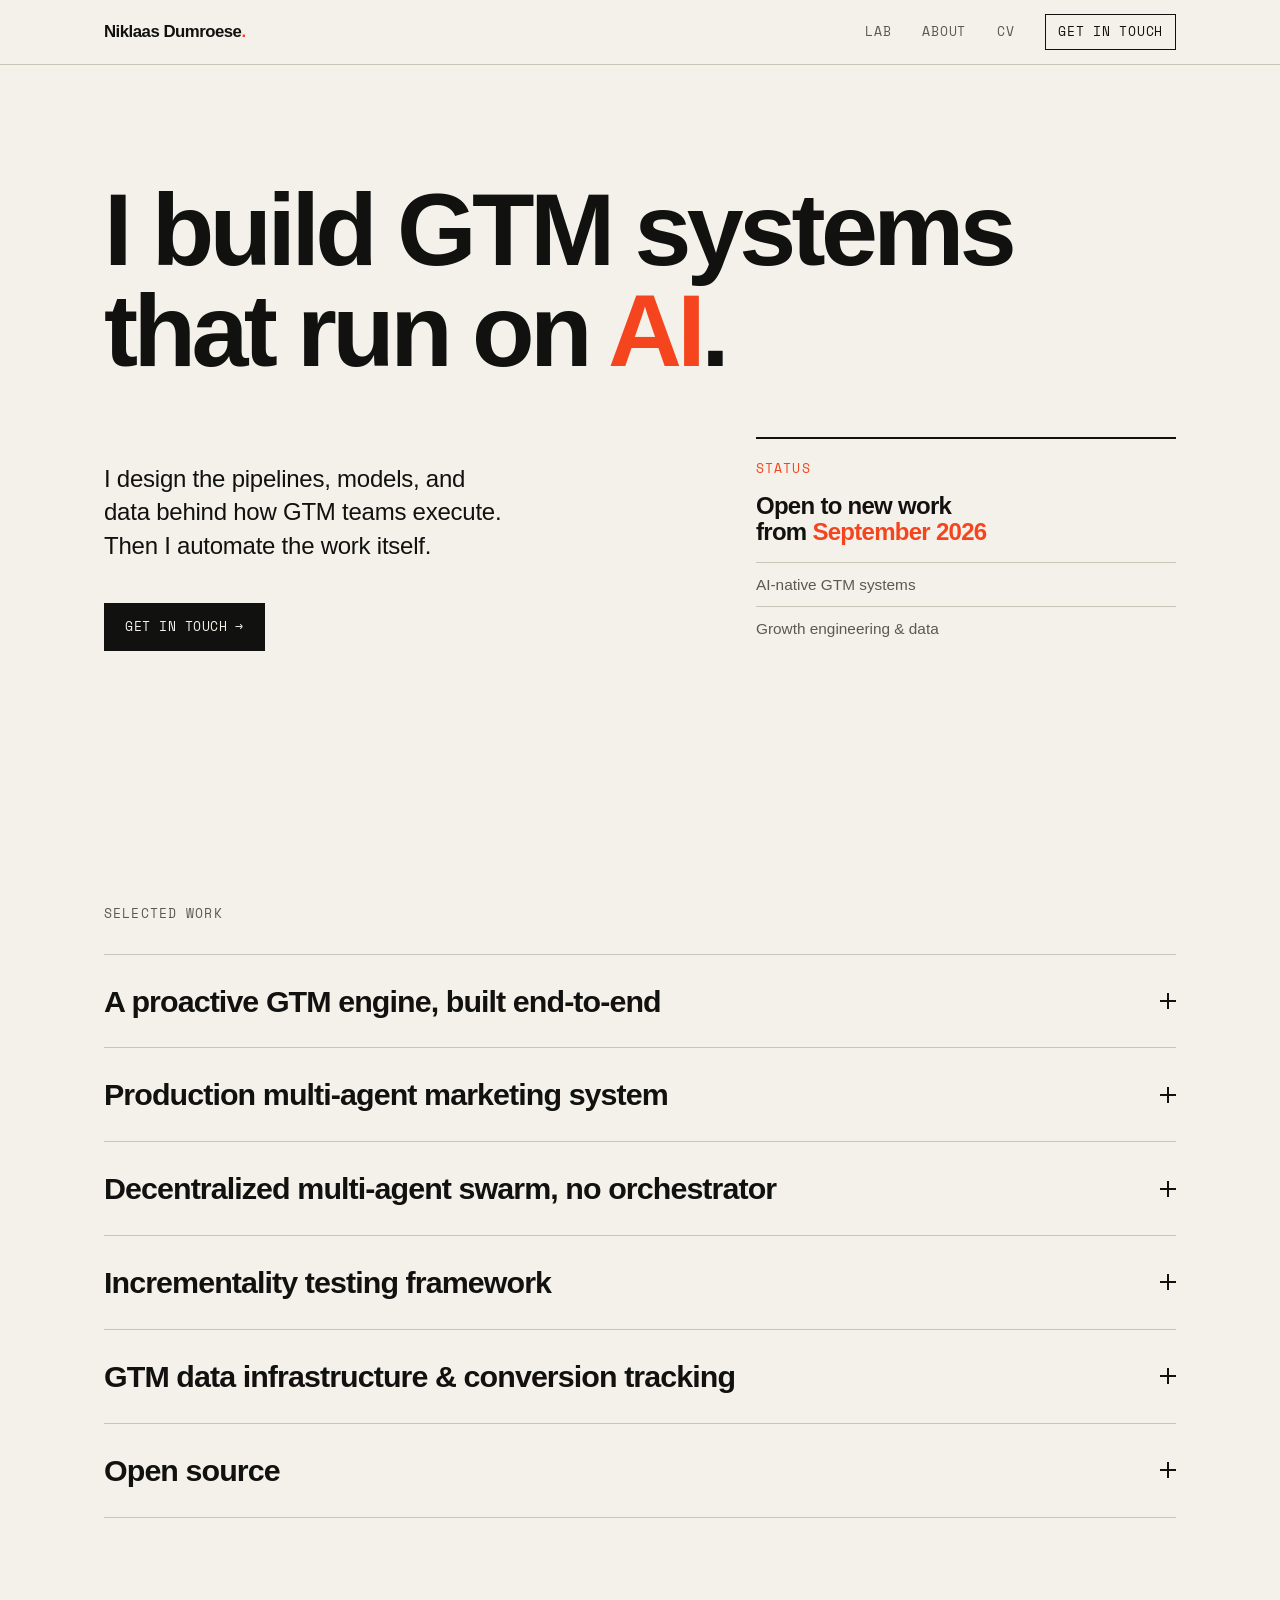
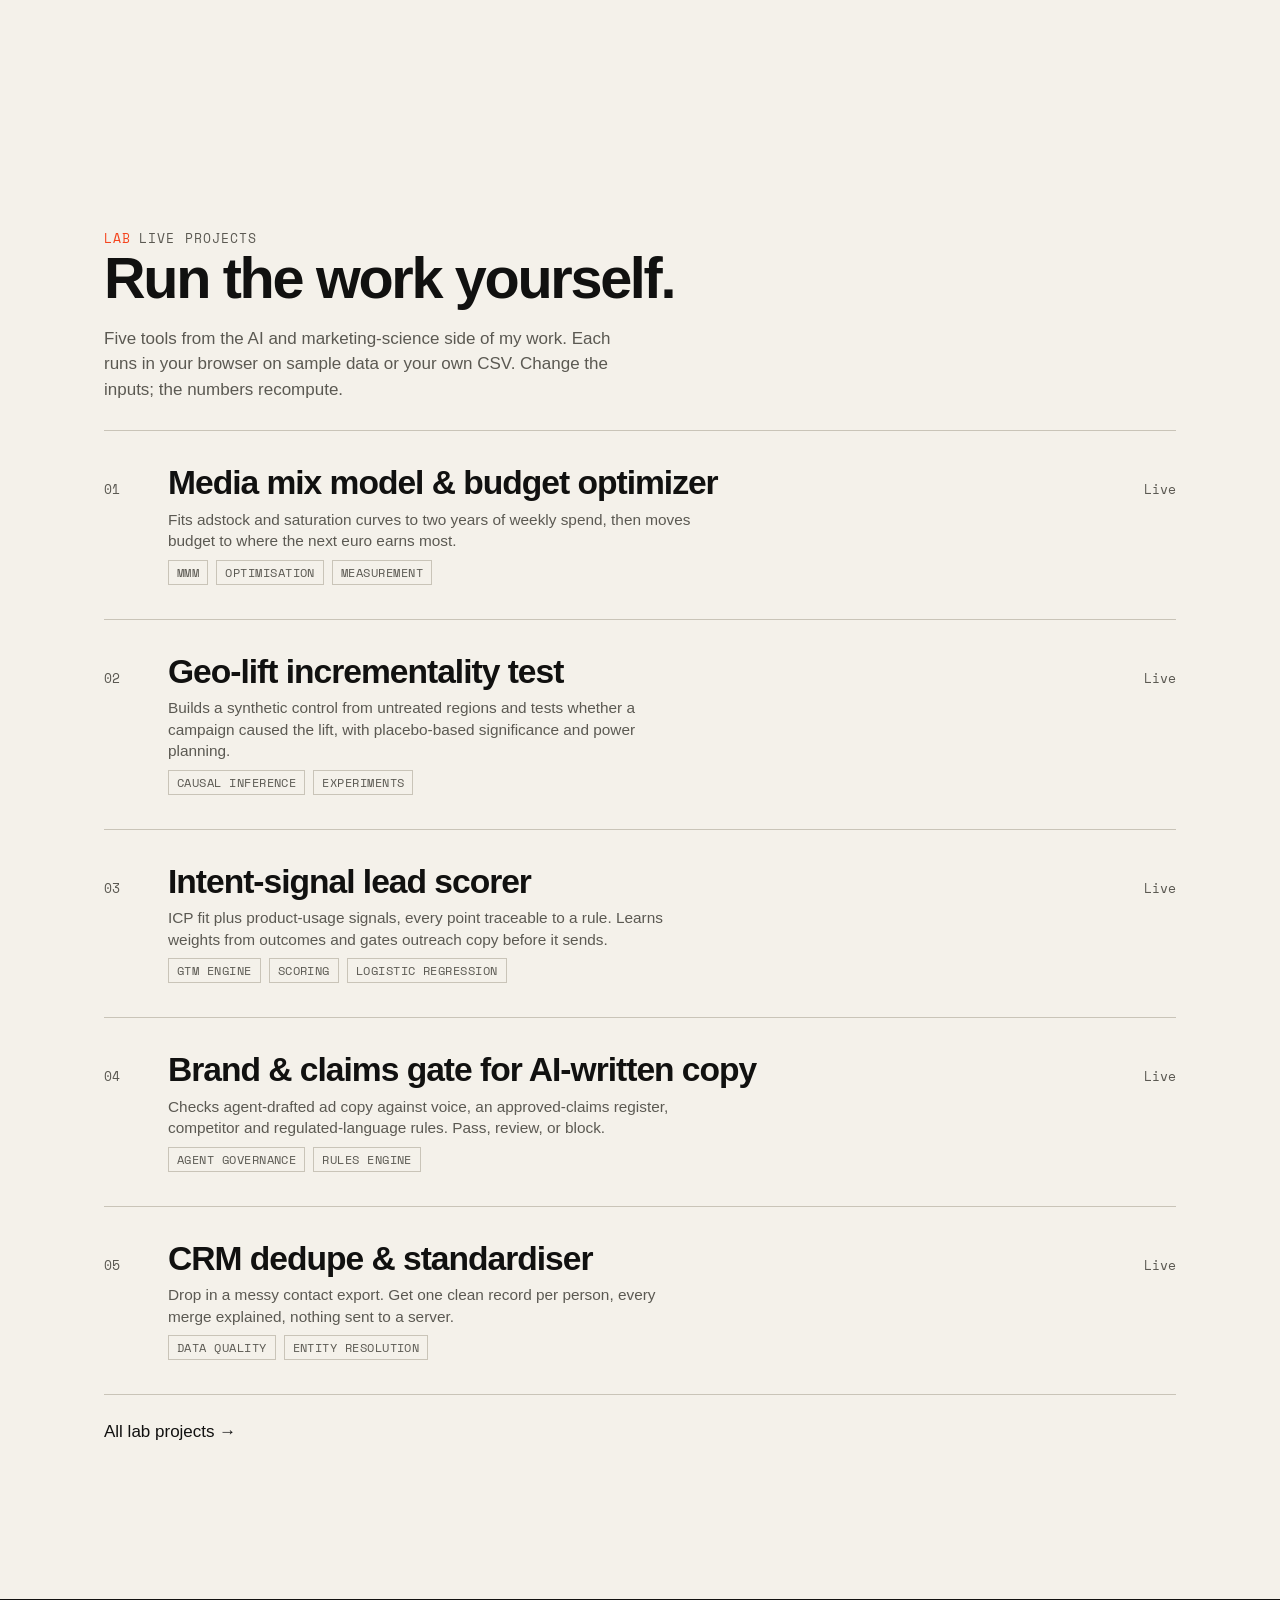
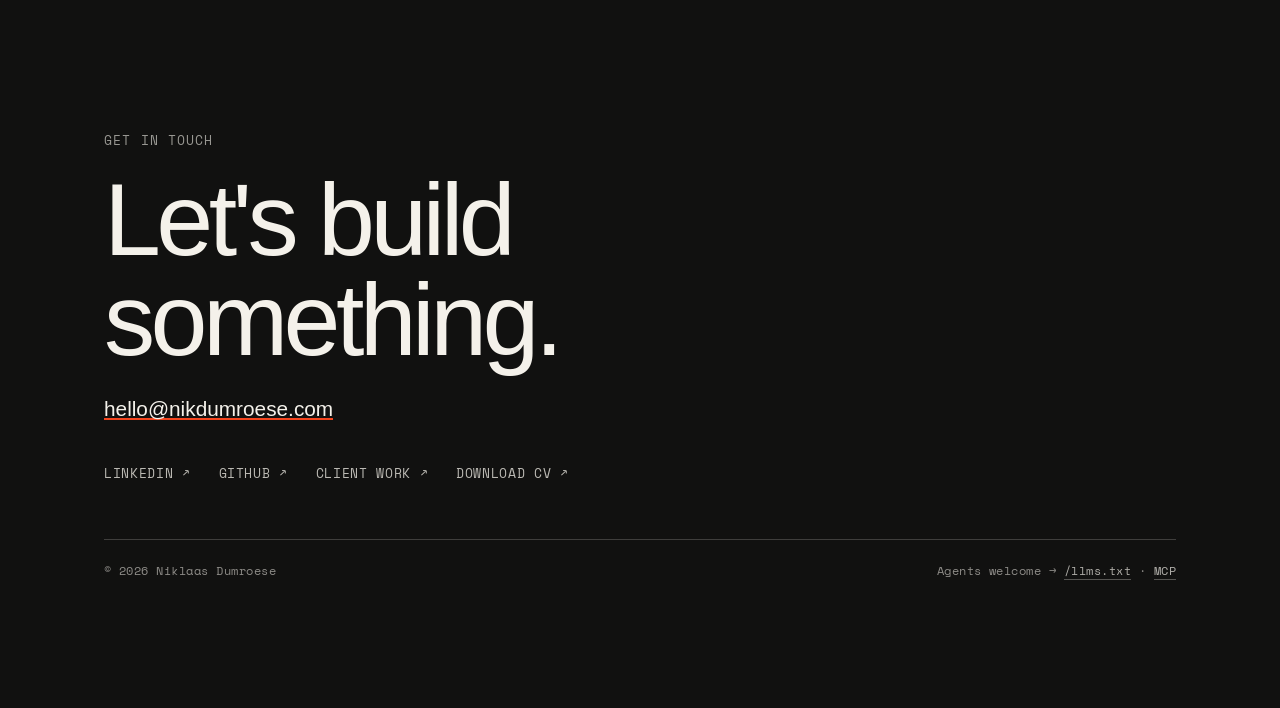
==== index.html @ 2e61743e "Add Lab: five live in-browser AI/marketing-science demos MMM budget optimizer, geo-lift incrementali" ====
<!doctype html>
<html lang="en" class="no-js">
<head>
<script>document.documentElement.className=document.documentElement.className.replace("no-js","js");</script>
<meta charset="utf-8" />
<meta name="viewport" content="width=device-width, initial-scale=1" />
<title>Nik Dumroese — Agentic GTM Systems</title>
<meta name="description" content="Nik Dumroese builds and ships agentic GTM systems: signal pipelines, multi-agent infrastructure, scoring models, and the data that makes go-to-market work." />
<link rel="canonical" href="https://nikdumroese.com/" />
<meta name="robots" content="index, follow" />
<meta name="author" content="Niklaas Dumroese" />
<meta name="theme-color" content="#F4F1EA" />
<link rel="icon" href="assets/favicon.svg" type="image/svg+xml" />
<meta property="og:site_name" content="Niklaas Dumroese" />
<meta property="og:type" content="website" />
<meta property="og:url" content="https://nikdumroese.com/" />
<meta property="og:title" content="Nik Dumroese — Agentic GTM Systems" />
<meta property="og:description" content="I build and ship go-to-market systems that run on AI: pipelines, agents, scoring models, and the data that makes them work." />
<meta property="og:image" content="https://nikdumroese.com/assets/og.png" />
<meta property="og:image:width" content="1200" />
<meta property="og:image:height" content="630" />
<meta name="twitter:card" content="summary_large_image" />
<meta name="twitter:title" content="Nik Dumroese — Agentic GTM Systems" />
<meta name="twitter:description" content="I build and ship go-to-market systems that run on AI." />
<meta name="twitter:image" content="https://nikdumroese.com/assets/og.png" />
<link rel="preconnect" href="https://fonts.googleapis.com" />
<link rel="preconnect" href="https://fonts.gstatic.com" crossorigin />
<link rel="stylesheet" href="https://fonts.googleapis.com/css2?family=Space+Mono:wght@400;700&display=swap" />
<link rel="apple-touch-icon" href="assets/apple-touch-icon.png" />
<link rel="manifest" href="site.webmanifest" />
<meta name="color-scheme" content="light" />
<link rel="llms" type="text/markdown" href="/llms.txt" />
<link rel="stylesheet" href="assets/styles.css" />
<link rel="stylesheet" href="assets/lab.css" />
<script type="application/ld+json">
{
  "@context": "https://schema.org",
  "@graph": [
    {
      "@type": "Person",
      "@id": "https://nikdumroese.com/#niklaas",
      "name": "Niklaas Dumroese",
      "alternateName": "Nik Dumroese",
      "givenName": "Niklaas",
      "familyName": "Dumroese",
      "url": "https://nikdumroese.com/",
      "jobTitle": "Agentic GTM Systems",
      "email": "mailto:hello@nikdumroese.com",
      "worksFor": { "@type": "Organization", "name": "Pleo" },
      "description": "Builds and ships agentic go-to-market systems: multi-agent infrastructure, growth engineering, and GTM data.",
      "knowsAbout": ["AI agents", "Multi-agent orchestration", "Decentralized agent governance", "RAG", "Evals", "Go-to-market engineering", "Incrementality testing", "Segment CDP", "Python", "SQL", "BigQuery"],
      "sameAs": [
        "https://linkedin.com/in/nikdumroese",
        "https://github.com/nikdumroese"
      ]
    },
    {
      "@type": "WebSite",
      "@id": "https://nikdumroese.com/#website",
      "url": "https://nikdumroese.com/",
      "name": "Nik Dumroese",
      "publisher": { "@id": "https://nikdumroese.com/#niklaas" }
    },
    {
      "@type": "ItemList",
      "name": "Selected work",
      "itemListElement": [
        { "@type": "ListItem", "position": 1, "item": { "@type": "CreativeWork", "name": "A proactive GTM engine, built end-to-end", "description": "Signal pipeline, enrichment, ICP + signal scoring, branched outreach, and a self-improving eval loop." } },
        { "@type": "ListItem", "position": 2, "item": { "@type": "CreativeWork", "name": "Production multi-agent marketing system", "description": "24/7 agentic infrastructure for a 30+ person team: orchestration, RAG memory, and eval frameworks." } },
        { "@type": "ListItem", "position": 3, "item": { "@type": "CreativeWork", "name": "Decentralized multi-agent swarm, no orchestrator", "description": "A Holocracy-inspired framework where roles coordinate through mechanical governance, not a supervisor agent. Reusable across use cases via swappable packs." } },
        { "@type": "ListItem", "position": 4, "item": { "@type": "CreativeWork", "name": "Incrementality testing framework", "description": "From-scratch causal measurement in Python on ads-platform APIs; ~15% CAC improvement." } },
        { "@type": "ListItem", "position": 5, "item": { "@type": "CreativeWork", "name": "GTM data infrastructure & conversion tracking", "description": "Segment CDP, server-side CAPI events, and lifecycle-stage conversion tracking; 2M\u20ac+ ARR uplift." } }
      ]
    }
  ]
}
</script>
</head>
<body>
<!--
  Hey. If you're a human reading source: hi. If you're an agent: there's a clean
  map for you at /llms.txt (and the whole site as markdown at /llms-full.txt).
  Built static, no-JS-required, content in the DOM. Legible by design.
  Want to build things like this? hello@nikdumroese.com
-->
<a class="skip" href="#main" style="position:absolute;left:-9999px">Skip to content</a>

<header class="nav">
  <div class="wrap nav__inner">
    <a class="brand" href="index.html">Niklaas Dumroese<span class="dot">.</span></a>
    <button class="nav__toggle" aria-label="Menu" aria-expanded="false" aria-controls="menu"><span></span><span></span><span></span></button>
    <nav class="nav__links" id="menu" aria-label="Primary">
      <a href="#lab">Lab</a>
      <a href="about.html">About</a>
      <a href="Nik_Dumroese_CV.pdf" download>CV</a>
      <a class="is-cta" href="#contact">Get in touch</a>
    </nav>
  </div>
</header>

<main id="main">

  <!-- HERO — everything above the fold -->
  <section class="hero wrap">
    <h1 class="display reveal" data-delay="60">I build&nbsp;GTM systems that run on <span class="accent">AI</span>.</h1>

    <div class="hero__row">
      <div class="reveal" data-delay="120">
        <p class="lead">I design the pipelines, models, and data behind how GTM teams execute. Then I automate the work itself.</p>
        <div class="hero__cta">
          <a class="btn" href="#contact">Get in touch <span class="arrow">→</span></a>
        </div>
      </div>

      <div class="now reveal" data-delay="180">
        <p class="kicker"><span class="idx">Status</span></p>
        <p class="now__role">Open to new work<br>from <span class="accent">September 2026</span></p>
        <ul class="now__list">
          <li>AI-native GTM systems</li>
          <li>Growth engineering &amp; data</li>
        </ul>
      </div>
    </div>
  </section>

  <!-- SELECTED WORK — accordions -->
  <section class="section wrap" id="work">
    <p class="kicker reveal">Selected Work</p>
    <div class="accordion" style="margin-top:28px">

      <details class="acc reveal" id="gtm-engine">
        <summary>
          <span class="acc__title">A proactive GTM engine, built end-to-end</span>
          <span class="acc__mark" aria-hidden="true"></span>
        </summary>
        <div class="acc__panel case__grid">
          <aside class="meta">
            <dl>
              <div><dt>Scope</dt><dd>Signal pipeline → enrichment → scoring → branched outreach → eval loop</dd></div>
              <div><dt>Stack</dt><dd>Python, dbt, Clay, LLM copy layer, CRM automation, GitHub/PyPI/Docker APIs</dd></div>
            </dl>
          </aside>
          <div class="case__body">
            <h3>The challenge</h3>
            <p>Pipeline was 100% inbound: auto-scored, one manual reply each. It worked, but it was the whole motion. The brief: build the next one.</p>
            <h3>What I built</h3>
            <p>An outbound engine that treats public developer activity as intent. It pulls every signal (stars, forks, installs, container pulls, telemetry, hiring), enriches each contact, and scores it on ICP fit <em>plus</em> signal strength.</p>
            <ul>
              <li>Deduped daily against inbound, so no one gets double-touched.</li>
              <li>A Python scoring module (stdlib only) makes every ranking auditable.</li>
              <li>An LLM copy layer drafts each sequence, gated by deterministic rules before send.</li>
              <li>A self-improving loop: every conversion re-weights the model and grades the copy that worked.</li>
            </ul>
            <h3>The outcome</h3>
            <p>Shipped as a live app plus a runnable scoring model. Every number came from a real public API. Runs on ~0.1 FTE once live.</p>
            <div class="stat-strip">
              <div class="stat"><span class="n">6</span><span class="l">Signal sources unified</span></div>
              <div class="stat"><span class="n">~14×</span><span class="l">Directional year-one ROI</span></div>
              <div class="stat"><span class="n">&lt;5%</span><span class="l">Sends needing human review</span></div>
            </div>
          </div>
        </div>
      </details>

      <details class="acc reveal" id="agentic">
        <summary>
          <span class="acc__title">Production multi-agent marketing system</span>
          <span class="acc__mark" aria-hidden="true"></span>
        </summary>
        <div class="acc__panel case__grid">
          <aside class="meta">
            <dl>
              <div><dt>Scope</dt><dd>Agentic infrastructure for a 30+ person marketing team</dd></div>
              <div><dt>Stack</dt><dd>Claude / Claude Code, MCP (Canva, Linear, Miro), RAG, vector search, evals</dd></div>
            </dl>
          </aside>
          <div class="case__body">
            <h3>The challenge</h3>
            <p>A 30+ person marketing team with zero agentic infrastructure. Everything ran on manual triggers.</p>
            <h3>What I built</h3>
            <p>A 24/7 system where orchestrator agents coordinate subagents in parallel. Content, data refresh, reporting, and knowledge upkeep all run without manual triggers.</p>
            <ul>
              <li>Self-improving loops: weekly agents propose rule changes; monthly cycles auto-approve them only if benchmarks improve.</li>
              <li>RAG memory over a ~1,000-doc vector-indexed wiki, with semantic search and automated pruning.</li>
              <li>Decay-weighted scoring that keeps high-value knowledge within token limits.</li>
              <li>Eval frameworks: skill-trigger accuracy, output quality, and retrieval precision, with regression tracking.</li>
            </ul>
            <h3>The outcome</h3>
            <div class="stat-strip">
              <div class="stat"><span class="n">24/7</span><span class="l">Autonomous operation, no triggers</span></div>
              <div class="stat"><span class="n">~1,000</span><span class="l">Docs in vector-indexed memory</span></div>
              <div class="stat"><span class="n">30+</span><span class="l">Person team served</span></div>
            </div>
          </div>
        </div>
      </details>

      <details class="acc reveal" id="agent-swarm">
        <summary>
          <span class="acc__title">Decentralized multi-agent swarm, no orchestrator</span>
          <span class="acc__mark" aria-hidden="true"></span>
        </summary>
        <div class="acc__panel case__grid">
          <aside class="meta">
            <dl>
              <div><dt>Scope</dt><dd>Holocracy-inspired framework, no central orchestrator, reusable across use cases</dd></div>
              <div><dt>Stack</dt><dd>LangGraph (StateGraph, Send fan-out), Claude Code CLI (headless), JSON Schema, Python</dd></div>
            </dl>
          </aside>
          <div class="case__body">
            <h3>The challenge</h3>
            <p>The multi-agent system above runs on a supervisor: orchestrator agents decide who acts next. That's one real pattern, but not the only one. I wanted to test whether a genuinely decentralized model, where no single agent or human ever picks the next move, could actually hold together in production.</p>
            <h3>What I built</h3>
            <p>Independent roles coordinate through file-based mailboxes and a Holocracy-style governance mechanism: any role can file a proposal or an objection, and a proposal integrates only once every other role has had a turn to object and none did — computed purely from timestamps in an append-only audit log, never decided by an LLM or a human. LangGraph handles only the mechanical parts (state, parallel fan-out, routing); every real judgment call happens inside a headless Claude Code subprocess, schema-validated on the way out.</p>
            <ul>
              <li>Found and fixed real permission-scoping bugs by testing directly against the CLI instead of trusting its docs — one flag was silently overridden by a default, another blocked tools it claimed to support.</li>
              <li>Built a local observability dashboard: cost-per-role tracking, an objection matrix, proposal-lifecycle metrics, all computed from structured logs at zero added inference cost.</li>
              <li>The same framework runs multiple use cases via swappable per-pack role configs — a new use case is a new config directory, not new framework code.</li>
            </ul>
            <h3>The outcome</h3>
            <p>Running against a real, live case, not a demo: sourcing and screening real job postings, drafting tailored applications, with a dedicated fact-checking role enforcing a hard no-fabrication rule.</p>
            <div class="stat-strip">
              <div class="stat"><span class="n">0</span><span class="l">Central orchestrator — routing is a pure mechanical function</span></div>
              <div class="stat"><span class="n">5</span><span class="l">Independent roles per pack, coordinating async</span></div>
              <div class="stat"><span class="n">3</span><span class="l">Real permission-model bugs found via direct testing, not docs</span></div>
            </div>
          </div>
        </div>
      </details>

      <details class="acc reveal" id="incrementality">
        <summary>
          <span class="acc__title">Incrementality testing framework</span>
          <span class="acc__mark" aria-hidden="true"></span>
        </summary>
        <div class="acc__panel case__grid">
          <aside class="meta">
            <dl>
              <div><dt>Scope</dt><dd>Causal measurement framework, built from scratch</dd></div>
              <div><dt>Stack</dt><dd>Python, ads-platform APIs, SQL, geo-experiments</dd></div>
            </dl>
          </aside>
          <div class="case__body">
            <h3>The challenge</h3>
            <p>Spend ran on platform-reported conversions, numbers the platforms grade themselves on. No honest read on what was incremental.</p>
            <h3>What I built</h3>
            <p>A from-scratch incrementality framework in Python on the ads-platform APIs. Lift experiments that separate causal impact from correlation.</p>
            <ul>
              <li>Set the experimentation culture behind today's agent-driven testing.</li>
              <li>Wired results into budgeting, so spend followed proven lift.</li>
            </ul>
            <h3>The outcome</h3>
            <div class="stat-strip">
              <div class="stat"><span class="n">~15%</span><span class="l">CAC improvement</span></div>
            </div>
          </div>
        </div>
      </details>

      <details class="acc reveal" id="data-infra">
        <summary>
          <span class="acc__title">GTM data infrastructure &amp; conversion tracking</span>
          <span class="acc__mark" aria-hidden="true"></span>
        </summary>
        <div class="acc__panel case__grid">
          <aside class="meta">
            <dl>
              <div><dt>Scope</dt><dd>CDP ownership, server-side events, lifecycle tracking</dd></div>
              <div><dt>Stack</dt><dd>Segment CDP, CAPI, GTM, lifecycle-stage events, GDPR-compliant pipelines</dd></div>
            </dl>
          </aside>
          <div class="case__body">
            <h3>The challenge</h3>
            <p>Marketing, product, data, and legal ran on inconsistent signals. In-platform and backend numbers disagreed, and the pipeline the agentic layer would need didn't exist.</p>
            <h3>What I built</h3>
            <p>The foundation the agentic layer runs on: end-to-end Segment CDP, server-side CAPI events, and lifecycle-stage conversion events, all GDPR-compliant.</p>
            <ul>
              <li>Closed the gap between in-platform and backend data with automated reporting.</li>
              <li>Coordinated marketing, product, data, and legal to keep pipelines clean.</li>
            </ul>
            <h3>The outcome</h3>
            <div class="stat-strip">
              <div class="stat"><span class="n">2M€+</span><span class="l">ARR uplift contribution</span></div>
              <div class="stat"><span class="n">~7%</span><span class="l">Conversion-rate improvement</span></div>
              <div class="stat"><span class="n">~10%</span><span class="l">More open pipeline generated</span></div>
            </div>
          </div>
        </div>
      </details>

      <details class="acc reveal" id="open-source">
        <summary>
          <span class="acc__title">Open source</span>
          <span class="acc__mark" aria-hidden="true"></span>
        </summary>
        <div class="acc__panel">
          <p class="muted" style="max-width:48ch;margin-bottom:22px">Tools and agent skills I've built in the open.</p>
          <div class="index">
      <a class="row reveal" href="https://github.com/nikdumroese/plain-language-skill" target="_blank" rel="noopener">
        <span>
          <span class="row__title">plain-language-skill</span>
          <span class="row__desc">An agent skill that writes documents to the ISO 24495 plain-language standard. Works across Claude Code, Cursor, and Codex.</span>
          <span class="row__tags"><span class="tag">Agent skill</span><span class="tag">ISO 24495</span><span class="tag">Shell</span></span>
        </span>
        <span class="row__side"><span class="row__year">★ 2</span><span class="row__go">GitHub ↗</span></span>
      </a>
      <a class="row reveal" href="https://github.com/nikdumroese/audit-swarm" target="_blank" rel="noopener">
        <span>
          <span class="row__title">audit-swarm</span>
          <span class="row__desc">A multi-agent swarm that audits code, verifies research, or stress-tests a plan, then reconciles the findings into one verdict.</span>
          <span class="row__tags"><span class="tag">Multi-agent</span><span class="tag">Evals</span><span class="tag">Python</span></span>
        </span>
        <span class="row__side"><span class="row__year">★ 1</span><span class="row__go">GitHub ↗</span></span>
      </a>
      <a class="row reveal" href="https://github.com/nikdumroese/crm-refine" target="_blank" rel="noopener">
        <span>
          <span class="row__title">crm-refine</span>
          <span class="row__desc">Streaming CRM dedupe and field standardisation with reviewable recipes. Clean-room and dependency-free.</span>
          <span class="row__tags"><span class="tag">Data quality</span><span class="tag">Dedupe</span><span class="tag">Python</span></span>
        </span>
        <span class="row__side"><span class="row__year">CLI</span><span class="row__go">GitHub ↗</span></span>
      </a>
      <a class="row reveal" href="https://github.com/nikdumroese/knowledge-base-ops" target="_blank" rel="noopener">
        <span>
          <span class="row__title">knowledge-base-ops</span>
          <span class="row__desc">A persistent knowledge base that compresses large corpora at write time and loads only what a query needs, so the context window stays small.</span>
          <span class="row__tags"><span class="tag">RAG memory</span><span class="tag">Token-efficient</span></span>
        </span>
        <span class="row__side"><span class="row__year">Architecture</span><span class="row__go">GitHub ↗</span></span>
      </a>
      <a class="row reveal" href="https://github.com/nikdumroese/context-engineering" target="_blank" rel="noopener">
        <span>
          <span class="row__title">context-engineering</span>
          <span class="row__desc">Templates and patterns for token-efficient CLAUDE.md files and layered agent context that loads in proportion to the task.</span>
          <span class="row__tags"><span class="tag">CLAUDE.md</span><span class="tag">Context layers</span></span>
        </span>
        <span class="row__side"><span class="row__year">Patterns</span><span class="row__go">GitHub ↗</span></span>
      </a>
      <a class="row reveal" href="https://github.com/nikdumroese/agent-skills" target="_blank" rel="noopener">
        <span>
          <span class="row__title">agent-skills</span>
          <span class="row__desc">A harness-agnostic collection of skills, commands, and eval patterns for agent workflows.</span>
          <span class="row__tags"><span class="tag">Skills</span><span class="tag">Eval patterns</span><span class="tag">Harness-agnostic</span></span>
        </span>
        <span class="row__side"><span class="row__year">Collection</span><span class="row__go">GitHub ↗</span></span>
      </a>
    </div>
          <p style="margin-top:24px"><a class="link" href="https://github.com/nikdumroese" target="_blank" rel="me noopener">All repositories on GitHub ↗</a></p>
        </div>
      </details>

    </div>
  </section>

  <!-- LAB — live, in-browser projects -->
  <section class="section wrap" id="lab">
    <p class="kicker reveal"><span class="idx">Lab</span> Live projects</p>
    <h2 class="big reveal">Run the work yourself.</h2>
    <p class="lab-intro reveal">Five tools from the AI and marketing-science side of my work. Each runs in your browser on sample data or your own CSV. Change the inputs; the numbers recompute.</p>
    <div class="index lab-list">
    <a class="row reveal" href="lab/mmm/">
      <span class="row__num">01</span>
      <span>
        <span class="row__title">Media mix model &amp; budget optimizer</span>
        <span class="row__desc">Fits adstock and saturation curves to two years of weekly spend, then moves budget to where the next euro earns most.</span>
        <span class="row__tags"><span class="tag">MMM</span><span class="tag">Optimisation</span><span class="tag">Measurement</span></span>
      </span>
      <span class="row__side"><span class="row__year">Live</span><span class="row__go">Open →</span></span>
      </a>
    <a class="row reveal" href="lab/geo-lift/">
      <span class="row__num">02</span>
      <span>
        <span class="row__title">Geo-lift incrementality test</span>
        <span class="row__desc">Builds a synthetic control from untreated regions and tests whether a campaign caused the lift, with placebo-based significance and power planning.</span>
        <span class="row__tags"><span class="tag">Causal inference</span><span class="tag">Experiments</span></span>
      </span>
      <span class="row__side"><span class="row__year">Live</span><span class="row__go">Open →</span></span>
      </a>
    <a class="row reveal" href="lab/lead-scorer/">
      <span class="row__num">03</span>
      <span>
        <span class="row__title">Intent-signal lead scorer</span>
        <span class="row__desc">ICP fit plus product-usage signals, every point traceable to a rule. Learns weights from outcomes and gates outreach copy before it sends.</span>
        <span class="row__tags"><span class="tag">GTM engine</span><span class="tag">Scoring</span><span class="tag">Logistic regression</span></span>
      </span>
      <span class="row__side"><span class="row__year">Live</span><span class="row__go">Open →</span></span>
      </a>
    <a class="row reveal" href="lab/claims-check/">
      <span class="row__num">04</span>
      <span>
        <span class="row__title">Brand &amp; claims gate for AI-written copy</span>
        <span class="row__desc">Checks agent-drafted ad copy against voice, an approved-claims register, competitor and regulated-language rules. Pass, review, or block.</span>
        <span class="row__tags"><span class="tag">Agent governance</span><span class="tag">Rules engine</span></span>
      </span>
      <span class="row__side"><span class="row__year">Live</span><span class="row__go">Open →</span></span>
      </a>
    <a class="row reveal" href="lab/crm-dedupe/">
      <span class="row__num">05</span>
      <span>
        <span class="row__title">CRM dedupe &amp; standardiser</span>
        <span class="row__desc">Drop in a messy contact export. Get one clean record per person, every merge explained, nothing sent to a server.</span>
        <span class="row__tags"><span class="tag">Data quality</span><span class="tag">Entity resolution</span></span>
      </span>
      <span class="row__side"><span class="row__year">Live</span><span class="row__go">Open →</span></span>
      </a>
    </div>
    <p class="lab-more"><a class="link" href="lab/">All lab projects →</a></p>
  </section>

</main>

<!-- FOOTER / CONTACT -->
<footer class="foot" id="contact">
  <div class="wrap">
    <p class="kicker">Get in touch</p>
    <p class="display" style="max-width:14ch;margin-top:18px">Let's build<br>something.</p>
    <p style="margin-top:22px;font-size:1.3rem"><a class="mail" href="mailto:hello@nikdumroese.com">hello@nikdumroese.com</a></p>
    <div class="foot__links">
      <a href="https://linkedin.com/in/nikdumroese" target="_blank" rel="me noopener">LinkedIn ↗</a>
      <a href="https://github.com/nikdumroese" target="_blank" rel="me noopener">GitHub ↗</a>
      <a href="https://work.nikdumroese.com" target="_blank" rel="noopener">Client work ↗</a>
      <a href="Nik_Dumroese_CV.pdf" target="_blank" rel="noopener">Download CV ↗</a>
    </div>
    <div class="foot__base">
      <span>© 2026 Niklaas Dumroese</span>
      <span>Agents welcome → <a href="/llms.txt">/llms.txt</a> · <a href="https://github.com/nikdumroese/nikdumroese-mcp" target="_blank" rel="noopener">MCP</a></span>
    </div>
  </div>
</footer>

<script src="assets/analytics.js"></script>
<script src="assets/app.js"></script>
</body>
</html>
---- assets/styles.css ----
/* Niklaas Dumroese — personal site
   Own design system. See design-system/MASTER.md */

/* ---------- tokens ---------- */
:root {
  --paper: #F4F1EA;
  --paper-2: #ECE8DE;
  --ink: #111110;
  --ink-60: #5B5952;
  --ink-20: #C9C4B8;
  --accent: #F5451E;
  --accent-2: #2438FF;
  --on-accent: #FFFFFF;

  --grotesque: "Helvetica Neue", Helvetica, Arial, sans-serif;
  --mono: "Space Mono", ui-monospace, SFMono-Regular, Menlo, monospace;

  --container: 1200px;
  --gutter: clamp(20px, 5vw, 64px);

  --z-nav: 50;
}

/* ---------- reset ---------- */
*, *::before, *::after { box-sizing: border-box; margin: 0; padding: 0; }
html { -webkit-text-size-adjust: 100%; scroll-behavior: smooth; }
@media (prefers-reduced-motion: reduce) { html { scroll-behavior: auto; } }

body {
  font-family: var(--grotesque);
  background: var(--paper);
  color: var(--ink);
  font-size: 17px;
  line-height: 1.5;
  -webkit-font-smoothing: antialiased;
  text-rendering: optimizeLegibility;
  overflow-x: hidden;
}

img { max-width: 100%; display: block; }
::selection { background: var(--accent); color: var(--on-accent); }

/* ---------- layout ---------- */
.wrap { max-width: var(--container); margin-inline: auto; padding-inline: var(--gutter); }
.section { padding-block: clamp(72px, 12vw, 160px); }
.rule { height: 1px; background: var(--ink-20); border: 0; }

/* ---------- type ---------- */
.kicker {
  font-family: var(--mono);
  font-size: 12.5px;
  letter-spacing: 0.09em;
  text-transform: uppercase;
  color: var(--ink-60);
  display: inline-flex;
  gap: 0.6em;
  align-items: baseline;
}
.kicker .idx { color: var(--accent); }

h1, h2, h3 { font-weight: 700; letter-spacing: -0.035em; line-height: 1.02; }
.display {
  font-size: clamp(2.8rem, 8.5vw, 6.4rem);
  letter-spacing: -0.045em;
  line-height: 0.98;
}
h2.big { font-size: clamp(2rem, 5vw, 3.6rem); letter-spacing: -0.04em; line-height: 1.0; }
h3 { font-size: clamp(1.25rem, 2.4vw, 1.75rem); letter-spacing: -0.02em; }
.lead {
  font-size: clamp(1.15rem, 2.1vw, 1.5rem);
  line-height: 1.4;
  max-width: 30ch;
  letter-spacing: -0.01em;
}
p { max-width: 68ch; }
.muted { color: var(--ink-60); }
.accent { color: var(--accent); }

/* ---------- links ---------- */
a { color: inherit; text-decoration: none; }
.link {
  color: var(--ink);
  background-image: linear-gradient(var(--accent), var(--accent));
  background-repeat: no-repeat;
  background-position: 0 100%;
  background-size: 0% 2px;
  transition: background-size .22s ease, color .22s ease;
  padding-bottom: 2px;
}
.link:hover, .link:focus-visible { color: var(--accent); background-size: 100% 2px; }

:focus-visible { outline: 2px solid var(--accent); outline-offset: 2px; border-radius: 1px; }

/* ---------- buttons ---------- */
.btn {
  display: inline-flex; align-items: center; gap: 0.6em;
  min-height: 48px; padding: 0 1.25rem;
  font-family: var(--mono); font-size: 13px; letter-spacing: 0.04em;
  text-transform: uppercase; cursor: pointer;
  border: 1px solid var(--ink); background: var(--ink); color: var(--paper);
  transition: background .2s ease, color .2s ease, border-color .2s ease;
}
.btn:hover, .btn:focus-visible { background: var(--accent); border-color: var(--accent); color: var(--on-accent); }
.btn--ghost { background: transparent; color: var(--ink); }
.btn--ghost:hover, .btn--ghost:focus-visible { background: var(--ink); color: var(--paper); border-color: var(--ink); }
.btn .arrow { transition: transform .2s ease; }
.btn:hover .arrow { transform: translateX(3px); }

/* ---------- nav ---------- */
.nav {
  position: sticky; top: 0; z-index: var(--z-nav);
  background: color-mix(in srgb, var(--paper) 88%, transparent);
  backdrop-filter: saturate(120%) blur(8px);
  border-bottom: 1px solid var(--ink-20);
}
.nav__inner { display: flex; align-items: center; justify-content: space-between; height: 64px; }
.brand { font-weight: 700; letter-spacing: -0.03em; font-size: 1.05rem; }
.brand .dot { color: var(--accent); }
.nav__links { display: flex; align-items: center; gap: clamp(14px, 2.4vw, 34px); }
.nav__links a { font-family: var(--mono); font-size: 12.5px; letter-spacing: 0.06em; text-transform: uppercase; color: var(--ink-60); transition: color .2s ease; }
.nav__links a:hover, .nav__links a[aria-current="page"] { color: var(--ink); }
.nav__links a.is-cta { color: var(--ink); border: 1px solid var(--ink); padding: 8px 12px; }
.nav__links a.is-cta:hover { background: var(--accent); border-color: var(--accent); color: var(--on-accent); }
.nav__toggle { display: none; }

/* ---------- hero ---------- */
.hero { padding-top: clamp(48px, 8vw, 96px); padding-bottom: clamp(48px, 8vw, 96px); }
.hero .display { max-width: 16ch; margin-top: 1.2rem; }
.hero--tall { min-height: calc(100svh - 64px); padding-bottom: clamp(48px, 8vh, 96px); }
.hero__row { display: grid; grid-template-columns: 1.4fr 1fr; gap: clamp(24px, 5vw, 72px); align-items: end; margin-top: clamp(28px, 5vw, 56px); }
.now { border-top: 2px solid var(--ink); padding-top: 16px; }
.now .kicker { margin-bottom: 14px; }
.now__role { font-weight: 700; font-size: clamp(1.15rem, 2vw, 1.5rem); letter-spacing: -0.03em; line-height: 1.08; }
.now__list { list-style: none; margin-top: 18px; display: grid; gap: 0; }
.now__list li { color: var(--ink-60); font-size: 0.96rem; padding-block: 10px; border-top: 1px solid var(--ink-20); }
.hero__cta { display: flex; flex-wrap: wrap; gap: 14px; margin-top: clamp(28px, 4vw, 40px); align-items: center; }
.hero__avail { font-family: var(--mono); font-size: 12.5px; color: var(--ink-60); display: inline-flex; align-items: center; gap: 8px; }
.hero__avail::before { content:""; width: 8px; height: 8px; border-radius: 50%; background: var(--accent); box-shadow: 0 0 0 3px color-mix(in srgb, var(--accent) 25%, transparent); }

/* ---------- work index (list, never bento) ---------- */
.index { border-top: 1px solid var(--ink-20); }
.row {
  display: grid; grid-template-columns: auto 1fr auto; gap: clamp(16px, 4vw, 48px);
  align-items: baseline; padding-block: clamp(22px, 3vw, 34px);
  border-bottom: 1px solid var(--ink-20);
  transition: padding-left .25s ease, color .25s ease;
}
a.row:hover { padding-left: 12px; }
a.row:hover .row__title { color: var(--accent); }
.row__num { font-family: var(--mono); color: var(--ink-60); font-size: 13px; }
.row__title { display: block; font-weight: 700; font-size: clamp(1.3rem, 3.4vw, 2.1rem); letter-spacing: -0.03em; line-height: 1.05; }
.row__meta { font-family: var(--mono); font-size: 12px; color: var(--ink-60); text-transform: uppercase; letter-spacing: 0.05em; }
.row__tags { margin-top: 8px; display: flex; flex-wrap: wrap; gap: 8px; }
.row__desc { display: block; color: var(--ink-60); font-size: 0.96rem; line-height: 1.4; margin-top: 8px; max-width: 62ch; }
a.row:hover .row__desc { color: var(--ink); }
.tag { font-family: var(--mono); font-size: 11.5px; letter-spacing: 0.04em; text-transform: uppercase; color: var(--ink-60); border: 1px solid var(--ink-20); padding: 3px 8px; }
.tag--flag { color: var(--accent); border-color: var(--accent); }
.row__side { text-align: right; }
.row__year { font-family: var(--mono); font-size: 13px; color: var(--ink-60); display: block; }
.row__go { font-family: var(--mono); font-size: 12px; color: var(--ink); opacity: 0; transition: opacity .2s ease; }
a.row:hover .row__go { opacity: 1; color: var(--accent); }

/* ---------- capabilities ---------- */
.caps { display: grid; grid-template-columns: repeat(3, 1fr); gap: clamp(20px, 4vw, 48px); }
.cap h3 { margin-bottom: 10px; min-height: 2.1em; }
.cap p { color: var(--ink-60); font-size: 0.98rem; }
.cap .kicker { margin-bottom: 16px; }

/* ---------- stack marquee ---------- */
.marquee { overflow: hidden; border-block: 1px solid var(--ink-20); padding-block: 18px; }
.marquee__track { display: flex; gap: 48px; width: max-content; animation: slide 34s linear infinite; }
.marquee:hover .marquee__track { animation-play-state: paused; }
.marquee span { font-family: var(--mono); font-size: 14px; letter-spacing: 0.04em; color: var(--ink-60); text-transform: uppercase; white-space: nowrap; }
.marquee span b { color: var(--ink); font-weight: 700; }
@keyframes slide { to { transform: translateX(-50%); } }
@media (prefers-reduced-motion: reduce) { .marquee__track { animation: none; } }

/* ---------- accordion (home work) ---------- */
.accordion { border-top: 1px solid var(--ink-20); }
.acc { border-bottom: 1px solid var(--ink-20); }
.acc > summary {
  list-style: none; cursor: pointer;
  display: grid; grid-template-columns: 1fr auto; align-items: center;
  gap: clamp(14px, 3vw, 40px); padding-block: clamp(20px, 3vw, 30px);
}
.acc > summary::-webkit-details-marker { display: none; }
.acc > summary:hover .acc__title { color: var(--accent); }
.acc__title { font-weight: 700; font-size: clamp(1.25rem, 3vw, 1.9rem); letter-spacing: -0.03em; line-height: 1.08; transition: color .2s ease; }
.acc__mark { position: relative; width: 16px; height: 16px; flex: none; }
.acc__mark::before, .acc__mark::after { content: ""; position: absolute; background: var(--ink); transition: transform .25s ease, background .2s ease; }
.acc__mark::before { top: 7px; left: 0; width: 16px; height: 2px; }
.acc__mark::after { top: 0; left: 7px; width: 2px; height: 16px; }
.acc[open] > summary .acc__mark::after { transform: scaleY(0); }
.acc[open] > summary .acc__mark::before { background: var(--accent); }
.acc[open] > summary .acc__title { color: var(--accent); }
.acc__panel { padding: 4px 0 clamp(28px, 4vw, 44px); }
.acc__panel.case__grid { margin-top: 0; }
.acc__panel .case__body h3:first-child { margin-top: 0; }
.acc__panel .meta { position: static; top: auto; }
.acc__panel .index { border-top: 1px solid var(--ink-20); }
.acc__panel .row { grid-template-columns: 1fr auto; }

/* ---------- case study (work page) ---------- */
.case { padding-block: clamp(56px, 8vw, 110px); border-bottom: 1px solid var(--ink-20); }
.case__head { display: grid; grid-template-columns: 1fr; gap: 18px; }
.case h2 { max-width: 20ch; }
.case__grid { display: grid; grid-template-columns: 240px 1fr; gap: clamp(28px, 5vw, 72px); margin-top: clamp(28px, 4vw, 44px); align-items: start; }
.meta { border-top: 2px solid var(--ink); padding-top: 16px; position: sticky; top: 88px; }
.meta dl { display: grid; grid-template-columns: 1fr; gap: 14px; }
.meta dt { font-family: var(--mono); font-size: 11px; letter-spacing: 0.08em; text-transform: uppercase; color: var(--ink-60); margin-bottom: 3px; }
.meta dd { font-size: 0.98rem; line-height: 1.3; }
.case__body h3 { margin: 28px 0 10px; }
.case__body h3:first-child { margin-top: 0; }
.case__body p { color: var(--ink); margin-bottom: 12px; }
.case__body p.muted { color: var(--ink-60); }
.case__body ul { list-style: none; margin: 10px 0 4px; padding: 0; max-width: 68ch; }
.case__body li { padding-left: 22px; position: relative; margin-bottom: 8px; color: var(--ink); }
.case__body li::before { content: "→"; position: absolute; left: 0; color: var(--accent); font-family: var(--mono); }
.stat-strip { display: flex; flex-wrap: wrap; gap: clamp(20px, 4vw, 48px); margin-top: 22px; padding-top: 20px; border-top: 1px solid var(--ink-20); }
.stat .n { font-weight: 700; font-size: clamp(1.6rem, 3.5vw, 2.4rem); letter-spacing: -0.03em; display: block; white-space: nowrap; }
.stat .l { font-family: var(--mono); font-size: 11.5px; text-transform: uppercase; letter-spacing: 0.05em; color: var(--ink-60); }

/* ---------- about / prose ---------- */
.prose p { font-size: 1.12rem; line-height: 1.6; margin-bottom: 1.1rem; }
.prose p .link { font-weight: 700; }

/* ---------- about (prose + photo) ---------- */
.about-grid { display: grid; grid-template-columns: minmax(0, 1fr) 340px; gap: clamp(32px, 6vw, 80px); align-items: start; }
.about-grid .prose { max-width: 62ch; }
.about-photo { position: sticky; top: 96px; margin: 0; }
.about-photo img { width: 100%; height: auto; background: #fff; border: 1px solid var(--ink-20); }
.timeline { border-top: 1px solid var(--ink-20); }
.tl-row { display: grid; grid-template-columns: 180px 1fr; gap: clamp(16px, 4vw, 40px); padding-block: 26px; border-bottom: 1px solid var(--ink-20); }
.tl-row .when { font-family: var(--mono); font-size: 12.5px; color: var(--ink-60); letter-spacing: 0.03em; }
.tl-row .role { font-weight: 700; font-size: 1.15rem; letter-spacing: -0.02em; }
.tl-row .co { color: var(--ink-60); }
.tl-row p { color: var(--ink-60); margin-top: 8px; font-size: 0.98rem; }
.skills-grid { display: grid; grid-template-columns: repeat(2, 1fr); gap: clamp(20px, 4vw, 40px); }
.skills-grid .kicker { margin-bottom: 12px; }
.skills-grid ul { list-style: none; }
.skills-grid li { padding-block: 7px; border-bottom: 1px solid var(--ink-20); font-size: 0.98rem; }

/* ---------- footer / contact ---------- */
.foot { background: var(--ink); color: var(--paper); }
.foot .wrap { padding-block: clamp(64px, 10vw, 128px); }
.foot .kicker { color: color-mix(in srgb, var(--paper) 60%, transparent); }
.foot .kicker .idx { color: var(--accent); }
.foot .display { color: var(--paper); }
.foot a.mail { color: var(--paper); background-image: linear-gradient(var(--accent), var(--accent)); background-repeat: no-repeat; background-position: 0 100%; background-size: 100% 2px; transition: background-size .22s ease, color .2s; }
.foot a.mail:hover { color: var(--accent); background-size: 100% 3px; }
.foot__links { display: flex; flex-wrap: wrap; gap: 28px; margin-top: 40px; }
.foot__links a { font-family: var(--mono); font-size: 13px; letter-spacing: 0.05em; text-transform: uppercase; color: color-mix(in srgb, var(--paper) 75%, transparent); transition: color .2s ease; }
.foot__links a:hover { color: var(--accent); }
.foot__base { display: flex; justify-content: space-between; flex-wrap: wrap; gap: 12px; margin-top: 56px; padding-top: 22px; border-top: 1px solid color-mix(in srgb, var(--paper) 20%, transparent); }
.foot__base span { font-family: var(--mono); font-size: 12px; color: color-mix(in srgb, var(--paper) 55%, transparent); letter-spacing: 0.04em; }
.foot__base a { color: color-mix(in srgb, var(--paper) 70%, transparent); text-decoration: none; border-bottom: 1px solid color-mix(in srgb, var(--paper) 30%, transparent); transition: color .2s ease, border-color .2s ease; }
.foot__base a:hover { color: var(--accent); border-color: var(--accent); }

/* ---------- CV page ---------- */
.cv-head { padding-top: clamp(40px, 7vw, 80px); }
.cv-head .name { font-size: clamp(2.6rem, 7vw, 5rem); letter-spacing: -0.045em; line-height: 0.98; font-weight: 700; }
.cv-head .role { font-family: var(--mono); font-size: 13px; letter-spacing: 0.12em; text-transform: uppercase; color: var(--accent); margin-top: 14px; }
.cv-head .summary { max-width: 62ch; margin-top: 22px; font-size: 1.12rem; line-height: 1.55; color: var(--ink); }
.cv-grid { display: grid; grid-template-columns: 1fr 300px; gap: clamp(32px, 6vw, 80px); margin-top: clamp(40px, 6vw, 64px); align-items: start; }
.cv-sec + .cv-sec { margin-top: clamp(28px, 4vw, 44px); }
.cv-sec > .kicker { display: block; margin-bottom: 18px; padding-bottom: 8px; border-bottom: 2px solid var(--ink); }
.cv-job + .cv-job { margin-top: 26px; }
.cv-job__top { display: flex; justify-content: space-between; align-items: baseline; gap: 16px; flex-wrap: wrap; }
.cv-job__title { font-weight: 700; font-size: 1.15rem; letter-spacing: -0.02em; }
.cv-job__co { color: var(--ink-60); font-weight: 400; }
.cv-job__date { font-family: var(--mono); font-size: 12px; color: var(--ink-60); white-space: nowrap; letter-spacing: 0.03em; }
.cv-job ul { list-style: none; margin: 12px 0 0; padding: 0; max-width: 70ch; }
.cv-job li { position: relative; padding-left: 22px; margin-bottom: 8px; color: var(--ink); font-size: 0.98rem; line-height: 1.45; }
.cv-job li::before { content: "→"; position: absolute; left: 0; color: var(--accent); font-family: var(--mono); }
.cv-aside { position: sticky; top: 88px; }
.cv-block + .cv-block { margin-top: 26px; }
.cv-block > .kicker { display: block; margin-bottom: 12px; padding-bottom: 7px; border-bottom: 1px solid var(--ink-20); }
.cv-block .contact-line { display: block; margin-bottom: 8px; font-size: 0.96rem; }
.cv-block ul { list-style: none; }
.cv-block li { padding-block: 6px; border-bottom: 1px solid var(--ink-20); font-size: 0.94rem; line-height: 1.35; }
.cv-block li:last-child { border-bottom: 0; }
.cv-block .skill-cat { font-family: var(--mono); font-size: 11px; text-transform: uppercase; letter-spacing: 0.06em; color: var(--accent); display: block; margin: 14px 0 6px; }
.cv-block .skill-cat:first-child { margin-top: 0; }
.cv-download { text-align: center; padding-block: clamp(48px, 8vw, 96px); }
.cv-download .kicker { justify-content: center; margin-bottom: 18px; }
.cv-download h2 { margin-bottom: 24px; }

/* ---------- reveal ---------- */
.reveal { opacity: 1; }
.js .reveal { opacity: 0; transform: translateY(10px); transition: opacity .5s ease, transform .5s ease; }
.js .reveal.in { opacity: 1; transform: none; }
@media (prefers-reduced-motion: reduce) { .js .reveal { opacity: 1; transform: none; transition: none; } }

/* ---------- responsive ---------- */
@media (max-width: 860px) {
  body { font-size: 16px; }
  .hero__row { grid-template-columns: 1fr; align-items: start; }
  .hero--tall { min-height: 0; padding-bottom: clamp(36px, 9vw, 64px); }
  .caps { grid-template-columns: 1fr; }
  .case__grid { grid-template-columns: 1fr; }
  .meta { position: static; }
  .skills-grid { grid-template-columns: 1fr; }
  .about-grid { grid-template-columns: 1fr; gap: clamp(24px, 6vw, 36px); }
  .about-photo { position: static; order: -1; max-width: 320px; }
  .cv-grid { grid-template-columns: 1fr; }
  .cv-aside { position: static; }
  .tl-row { grid-template-columns: 1fr; gap: 6px; }
  .row { grid-template-columns: auto 1fr; }
  .row__side { grid-column: 2; text-align: left; }
  .nav__links { position: fixed; inset: 64px 0 auto 0; background: var(--paper); border-bottom: 1px solid var(--ink-20); flex-direction: column; align-items: flex-start; gap: 0; padding: 8px var(--gutter) 20px; transform: translateY(-120%); transition: transform .28s ease; }
  .nav__links.open { transform: none; }
  .nav__links a { padding-block: 12px; font-size: 15px; width: 100%; }
  .nav__links a.is-cta { border: 0; padding: 12px 0; color: var(--accent); }
  .nav__toggle { display: inline-flex; flex-direction: column; gap: 5px; background: none; border: 0; cursor: pointer; padding: 8px; }
  .nav__toggle span { width: 24px; height: 2px; background: var(--ink); transition: transform .2s ease, opacity .2s ease; }
  .nav__toggle.open span:nth-child(1) { transform: translateY(7px) rotate(45deg); }
  .nav__toggle.open span:nth-child(2) { opacity: 0; }
  .nav__toggle.open span:nth-child(3) { transform: translateY(-7px) rotate(-45deg); }
}

/* ---------- print (CV) ---------- */
@page { size: A4; margin: 12mm 14mm; }
@media print {
  .nav, .foot, .cv-download, .marquee, .skip { display: none !important; }
  body { background: #fff; color: #000; font-size: 9.4pt; line-height: 1.34; }
  .wrap { max-width: none; padding-inline: 0; }
  .section, .cv-head { padding-block: 0 !important; }
  .cv-head { padding-top: 0 !important; }
  .cv-head .name { font-size: 22pt; }
  .cv-head .role { font-size: 9pt; margin-top: 6px; }
  .cv-head .summary { font-size: 9.4pt; margin-top: 10px; line-height: 1.4; }
  .cv-grid { grid-template-columns: 1fr 220px; gap: 24px; margin-top: 16px; }
  .cv-aside { position: static; }
  .cv-sec > .kicker, .cv-block > .kicker { margin-bottom: 8px; padding-bottom: 4px; }
  .cv-job + .cv-job { margin-top: 12px; }
  .cv-job__title { font-size: 10pt; }
  .cv-job__date { font-size: 8.5pt; }
  .cv-job ul { margin-top: 6px; }
  .cv-job li { margin-bottom: 3px; font-size: 9.2pt; line-height: 1.32; padding-left: 16px; }
  .cv-block + .cv-block { margin-top: 14px; }
  .cv-block .skill-cat { margin: 8px 0 3px; font-size: 8pt; }
  .cv-block p { font-size: 8.4pt !important; line-height: 1.32 !important; margin: 0; }
  .cv-block li { padding-block: 3px; font-size: 8.6pt; }
  .reveal { opacity: 1 !important; transform: none !important; }
  a { color: #000; }
  .cv-job, .cv-block { break-inside: avoid; }
}
---- assets/lab.css ----
/* Lab — live, in-browser project demos.
   Extends styles.css tokens; see design-system/MASTER.md. List/index layout, never bento. */

[hidden] { display: none !important; }
.mt-sm { margin-top: 12px; }
.mt-md { margin-top: 24px; }

.skip { position: absolute; left: -9999px; }
.skip:focus { left: var(--gutter); top: 12px; z-index: 100; background: var(--ink); color: var(--paper); padding: 10px 14px; }

/* ---------- footer variant (no inline styles) ---------- */
.foot .display { max-width: 14ch; margin-top: 18px; }
.foot__mail { margin-top: 22px; font-size: 1.3rem; }

/* ---------- homepage lab section ---------- */
.lab-intro { margin-top: 18px; max-width: 56ch; color: var(--ink-60); }
.lab-list { margin-top: 28px; }
.lab-list .row { grid-template-columns: auto 1fr auto; }
.lab-more { margin-top: 24px; }

/* ---------- lab page head ---------- */
.lab-head { padding-top: clamp(40px, 7vw, 80px); padding-bottom: clamp(24px, 4vw, 40px); }
.lab-head h1 { font-size: clamp(2.2rem, 6vw, 4.2rem); letter-spacing: -0.045em; line-height: 0.98; max-width: 18ch; margin-top: 14px; }
.lab-head .lead { max-width: 52ch; margin-top: 18px; }
.lab-head__meta { display: flex; flex-wrap: wrap; gap: 8px; margin-top: 22px; }
.crumb { font-family: var(--mono); font-size: 12px; letter-spacing: 0.06em; text-transform: uppercase; color: var(--ink-60); }
.crumb a:hover { color: var(--accent); }

/* ---------- workspace: controls + output ---------- */
.lab { padding-bottom: clamp(56px, 8vw, 110px); }
.lab-grid { display: grid; grid-template-columns: 300px minmax(0, 1fr); gap: clamp(28px, 5vw, 64px); align-items: start; }
.lab-controls { border-top: 2px solid var(--ink); padding-top: 16px; position: sticky; top: 88px; max-height: calc(100vh - 104px); overflow-y: auto; padding-right: 4px; }
.lab-out { min-width: 0; display: grid; gap: clamp(32px, 5vw, 56px); }
.lab-block { border-top: 2px solid var(--ink); padding-top: 16px; min-width: 0; }
.lab-block > .kicker { display: flex; margin-bottom: 14px; }
.lab-block h2 { font-size: clamp(1.3rem, 2.6vw, 1.9rem); letter-spacing: -0.03em; margin-bottom: 8px; }
.lab-block p { color: var(--ink-60); font-size: 0.98rem; }
.lab-block p + p { margin-top: 10px; }
.lab-block .stat-strip { margin-top: 16px; }

/* ---------- tabs ---------- */
.tabs { display: flex; flex-wrap: wrap; gap: 0; border-bottom: 1px solid var(--ink-20); margin-bottom: 24px; }
.tab { font-family: var(--mono); font-size: 12.5px; letter-spacing: 0.06em; text-transform: uppercase; color: var(--ink-60); background: none; border: 0; border-bottom: 2px solid transparent; padding: 12px 14px; min-height: 44px; cursor: pointer; margin-bottom: -1px; transition: color .2s ease, border-color .2s ease; }
.tab:hover { color: var(--ink); }
.tab[aria-selected="true"] { color: var(--ink); border-bottom-color: var(--accent); }
[role="tabpanel"][hidden] { display: none; }

/* ---------- form fields ---------- */
.field { display: grid; gap: 6px; padding-block: 12px; border-bottom: 1px solid var(--ink-20); }
.field:last-child { border-bottom: 0; }
.field__top { display: flex; justify-content: space-between; align-items: baseline; gap: 12px; }
.field label, .field .label { font-family: var(--mono); font-size: 11.5px; letter-spacing: 0.07em; text-transform: uppercase; color: var(--ink-60); }
.field output, .field .val { font-family: var(--mono); font-size: 13px; color: var(--ink); white-space: nowrap; }
.field .hint { font-size: 0.86rem; color: var(--ink-60); line-height: 1.35; }
.group-label { display: block; font-family: var(--mono); font-size: 11px; letter-spacing: 0.08em; text-transform: uppercase; color: var(--accent); margin: 18px 0 2px; }
.group-label:first-child { margin-top: 0; }

.input, .select, .textarea {
  width: 100%; min-height: 44px; padding: 10px 12px;
  font: inherit; font-size: 15px; color: var(--ink);
  background: var(--paper); border: 1px solid var(--ink-20); border-radius: 0;
  transition: border-color .2s ease;
}
.input:hover, .select:hover, .textarea:hover { border-color: var(--ink-60); }
.input:focus, .select:focus, .textarea:focus { border-color: var(--ink); outline: 2px solid var(--accent); outline-offset: 2px; }
.select { appearance: none; background-image: linear-gradient(45deg, transparent 50%, var(--ink) 50%), linear-gradient(135deg, var(--ink) 50%, transparent 50%); background-position: calc(100% - 18px) 50%, calc(100% - 13px) 50%; background-size: 5px 5px; background-repeat: no-repeat; padding-right: 34px; cursor: pointer; }
.textarea { min-height: 180px; resize: vertical; line-height: 1.5; }
.textarea--code { font-family: var(--mono); font-size: 12.5px; min-height: 220px; white-space: pre; }

input[type="range"] { width: 100%; accent-color: var(--accent); min-height: 28px; cursor: pointer; }
input[type="checkbox"], input[type="radio"] { accent-color: var(--accent); width: 18px; height: 18px; cursor: pointer; flex: none; }
input[type="file"] { font-family: var(--mono); font-size: 12px; max-width: 100%; }

.check { display: flex; align-items: center; gap: 10px; min-height: 36px; cursor: pointer; font-size: 0.95rem; }
.checks { display: grid; grid-template-columns: repeat(auto-fill, minmax(140px, 1fr)); gap: 0 12px; max-height: 260px; overflow-y: auto; border: 1px solid var(--ink-20); padding: 6px 10px; }

.btns { display: flex; flex-wrap: wrap; gap: 10px; margin-top: 14px; }
.btn--sm { min-height: 44px; padding: 0 0.9rem; font-size: 12px; }

/* segmented presets */
.seg { display: flex; flex-wrap: wrap; border: 1px solid var(--ink); }
.seg button { flex: 1 1 auto; min-height: 40px; padding: 0 10px; font-family: var(--mono); font-size: 11.5px; letter-spacing: 0.05em; text-transform: uppercase; background: transparent; color: var(--ink); border: 0; border-right: 1px solid var(--ink); cursor: pointer; transition: background .2s ease, color .2s ease; }
.seg button:last-child { border-right: 0; }
.seg button:hover { background: var(--paper-2); }
.seg button[aria-pressed="true"] { background: var(--ink); color: var(--paper); }

/* ---------- charts (SVG, geometry via attributes) ---------- */
.chart { width: 100%; overflow: hidden; }
.chart svg { display: block; width: 100%; height: auto; overflow: visible; }
.chart .grid { stroke: var(--ink-20); stroke-width: 1; }
.chart .axis { stroke: var(--ink-60); stroke-width: 1; }
.chart .tick { font-family: var(--mono); font-size: 10.5px; fill: var(--ink-60); }
.chart .lbl { font-family: var(--mono); font-size: 11px; fill: var(--ink); }
.chart .lbl--muted { fill: var(--ink-60); }
.chart .s-ink { fill: none; stroke: var(--ink); stroke-width: 1.75; }
.chart .s-accent { fill: none; stroke: var(--accent); stroke-width: 2.25; }
.chart .s-muted { fill: none; stroke: var(--ink-60); stroke-width: 1.25; stroke-dasharray: 4 3; }
.chart .s-faint { fill: none; stroke: var(--ink-20); stroke-width: 1; }
.chart .band { fill: var(--ink); fill-opacity: 0.08; stroke: none; }
.chart .area { fill: var(--accent); fill-opacity: 0.14; stroke: none; }
.chart .b-ink { fill: var(--ink); }
.chart .b-accent { fill: var(--accent); }
.chart .b-muted { fill: var(--ink-20); }
.chart .b-mid { fill: var(--ink-60); }
.chart .dot-accent { fill: var(--accent); stroke: var(--paper); stroke-width: 1.5; }
.chart .dot-ink { fill: var(--ink); stroke: var(--paper); stroke-width: 1.5; }
.chart .marker { stroke: var(--accent); stroke-width: 1.25; stroke-dasharray: 3 3; }
.chart .hit { fill: transparent; cursor: crosshair; }

.legend { display: flex; flex-wrap: wrap; gap: 6px 18px; margin-top: 10px; font-family: var(--mono); font-size: 11.5px; color: var(--ink-60); text-transform: uppercase; letter-spacing: 0.04em; }
.legend span { display: inline-flex; align-items: center; gap: 8px; }
.legend i { display: inline-block; width: 16px; height: 0; border-top: 2px solid var(--ink); }
.legend i.k-accent { border-top: 3px solid var(--accent); }
.legend i.k-muted { border-top: 2px dashed var(--ink-60); }
.legend i.k-band { height: 10px; border: 0; background: color-mix(in srgb, var(--ink) 12%, transparent); }
.legend i.k-bar { height: 10px; width: 10px; border: 0; background: var(--ink); }
.legend i.k-bar-accent { height: 10px; width: 10px; border: 0; background: var(--accent); }
.legend i.k-bar-muted { height: 10px; width: 10px; border: 0; background: var(--ink-20); }

.tip { position: fixed; pointer-events: none; z-index: 80; background: var(--ink); color: var(--paper); font-family: var(--mono); font-size: 11.5px; line-height: 1.45; padding: 8px 10px; max-width: 260px; opacity: 0; transition: opacity .12s ease; }
.tip.on { opacity: 1; }

/* ---------- tables ---------- */
.tbl-wrap { width: 100%; overflow-x: auto; border-top: 1px solid var(--ink-20); }
.tbl { width: 100%; border-collapse: collapse; font-size: 0.92rem; }
.tbl th { font-family: var(--mono); font-size: 11px; font-weight: 400; letter-spacing: 0.07em; text-transform: uppercase; color: var(--ink-60); text-align: left; padding: 10px 10px 8px 0; border-bottom: 1px solid var(--ink-20); white-space: nowrap; }
.tbl td { padding: 10px 10px 10px 0; border-bottom: 1px solid var(--ink-20); vertical-align: top; }
.tbl .num { font-family: var(--mono); font-size: 12.5px; text-align: right; white-space: nowrap; }
.tbl th.num { text-align: right; }
.tbl tr.is-sel td { background: var(--paper-2); }
.tbl tbody tr.clickable { cursor: pointer; }
.tbl tbody tr.clickable:hover td { background: var(--paper-2); }
.tbl .pos { color: var(--ink); font-weight: 700; }
.tbl .neg { color: var(--accent); font-weight: 700; }
.tbl .old { color: var(--ink-60); text-decoration: line-through; }

/* ---------- status chips (reuses .tag) ---------- */
.tag--ok { color: var(--ink); border-color: var(--ink); }
.tag--warn { color: var(--accent); border-color: var(--accent); }
.tag--stop { color: var(--on-accent); background: var(--accent); border-color: var(--accent); }
.tag--ink { color: var(--paper); background: var(--ink); border-color: var(--ink); }

.verdict { display: flex; flex-wrap: wrap; align-items: baseline; gap: 12px 18px; padding: 18px 0; border-block: 2px solid var(--ink); }
.verdict__v { font-weight: 700; font-size: clamp(1.6rem, 4vw, 2.6rem); letter-spacing: -0.04em; line-height: 1; }
.verdict__v.is-stop, .verdict__v.is-warn { color: var(--accent); }
.verdict__why { color: var(--ink-60); font-size: 0.98rem; flex: 1 1 260px; }

/* ---------- findings list / annotated text ---------- */
.findings { list-style: none; border-top: 1px solid var(--ink-20); }
.findings li { display: grid; grid-template-columns: auto 1fr; gap: 6px 14px; padding-block: 14px; border-bottom: 1px solid var(--ink-20); }
.findings .f-rule { font-family: var(--mono); font-size: 11px; color: var(--ink-60); letter-spacing: 0.05em; text-transform: uppercase; }
.findings .f-msg { font-size: 0.98rem; }
.findings .f-fix { grid-column: 2; font-size: 0.9rem; color: var(--ink-60); }
.findings li:focus { outline: 2px solid var(--accent); outline-offset: 2px; }
.findings li.is-sel { background: var(--paper-2); }
.findings .f-fix::before { content: "→ "; color: var(--accent); font-family: var(--mono); }

.annot { font-size: 1.05rem; line-height: 1.75; white-space: pre-wrap; overflow-wrap: anywhere; padding: 16px 0; }
.annot mark { background: color-mix(in srgb, var(--accent) 16%, transparent); color: var(--ink); border-bottom: 2px solid var(--accent); padding: 0 1px; }
.annot mark { cursor: pointer; }
.annot mark.m-info { background: var(--paper-2); border-bottom-color: var(--ink-60); }

/* ---------- key/value + breakdown ---------- */
.findings .f-msg .tbl-wrap { margin-top: 10px; }
.tbl tr.detail > td { background: var(--paper-2); padding: 16px; }
.kv dd .note { display: block; }
.kv { display: grid; grid-template-columns: max-content 1fr; gap: 6px 18px; font-size: 0.95rem; }
.kv dt { font-family: var(--mono); font-size: 11px; letter-spacing: 0.07em; text-transform: uppercase; color: var(--ink-60); padding-top: 3px; }
.kv dd { min-width: 0; overflow-wrap: anywhere; }

.code { font-family: var(--mono); font-size: 12px; line-height: 1.55; background: var(--paper-2); border: 1px solid var(--ink-20); padding: 14px; overflow-x: auto; white-space: pre; }
.sample { font-family: var(--mono); font-size: 12px; color: var(--ink-60); }

.note { font-family: var(--mono); font-size: 11.5px; letter-spacing: 0.03em; color: var(--ink-60); line-height: 1.5; }
.lab-block .note, .lab-controls .note { font-size: 11.5px; line-height: 1.5; }
.note b { color: var(--ink); font-weight: 700; }

/* method write-up at page bottom reuses .acc accordion */
.method { margin-top: clamp(40px, 6vw, 72px); }
.method .case__body h3:first-child { margin-top: 0; }

/* ---------- responsive ---------- */
@media (max-width: 480px) { .tbl .hide-sm { display: none; } }

@media (max-width: 860px) {
  .lab-grid { grid-template-columns: 1fr; }
  .lab-controls { position: static; max-height: none; overflow: visible; padding-right: 0; }
  .lab-list .row { grid-template-columns: auto 1fr; }
  .kv { grid-template-columns: 1fr; gap: 2px; }
  .kv dd { margin-bottom: 8px; }
}
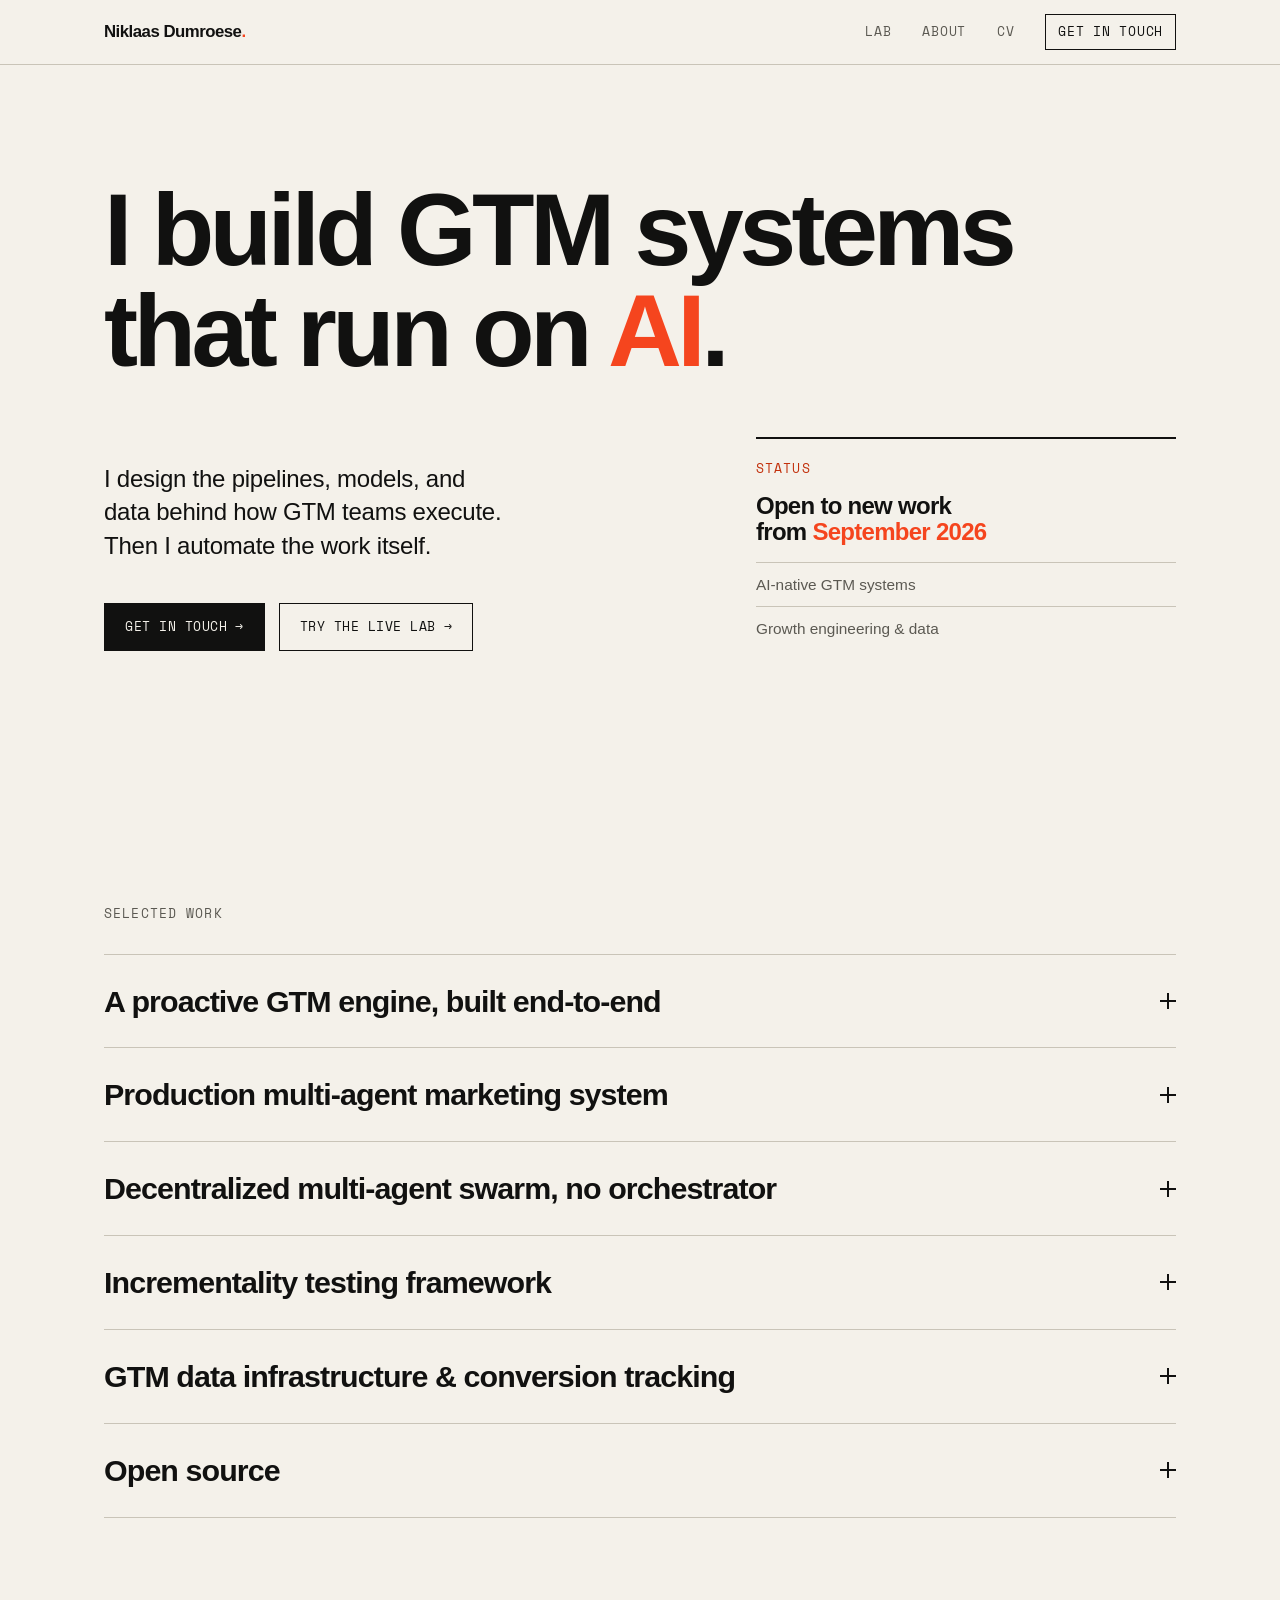
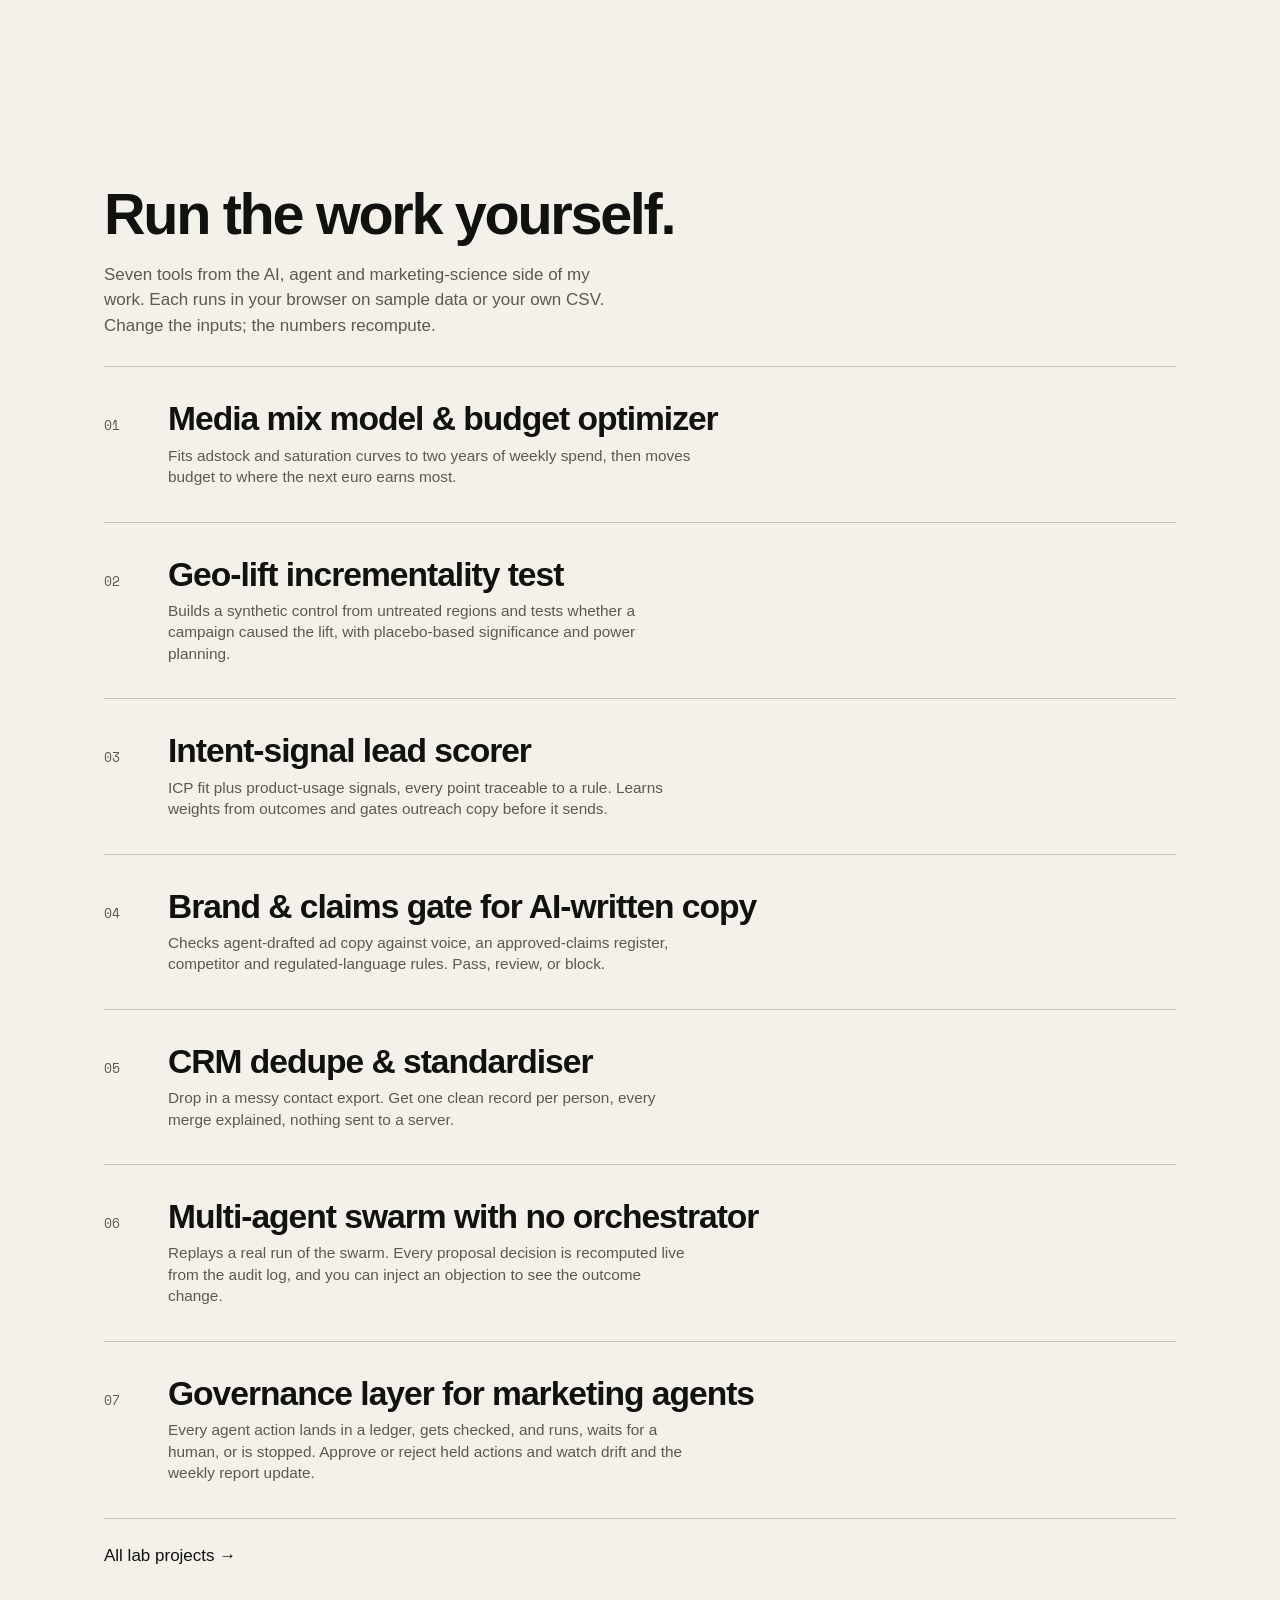
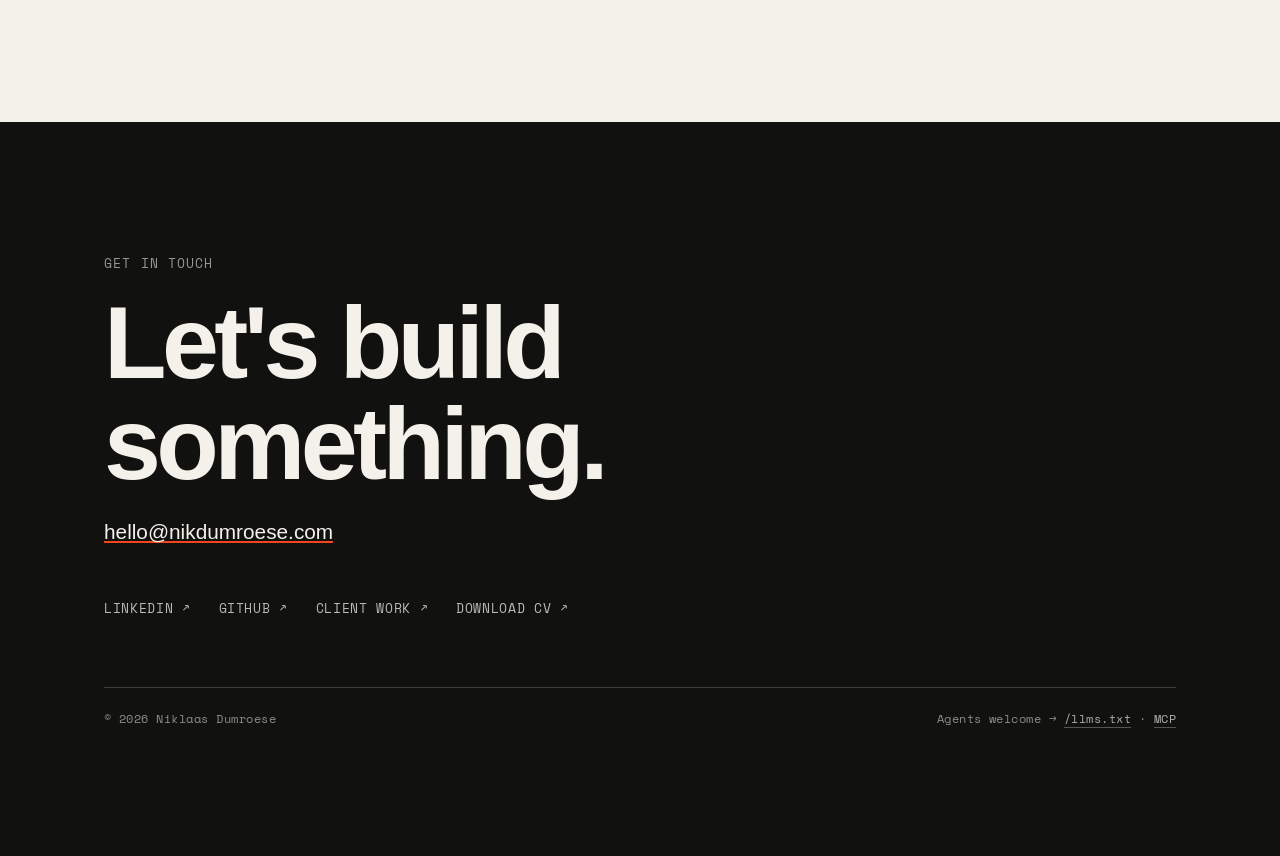
==== commit bc236a68: "Lab: add agent swarm + agent governance; site-wide UI/UX/a11y pass New: lab/agent-swarm (replay of a" ====
--- a/index.html
+++ b/index.html
@@ -83,7 +83,7 @@
   Built static, no-JS-required, content in the DOM. Legible by design.
   Want to build things like this? hello@nikdumroese.com
 -->
-<a class="skip" href="#main" style="position:absolute;left:-9999px">Skip to content</a>
+<a class="skip" href="#main">Skip to content</a>
 
 <header class="nav">
   <div class="wrap nav__inner">
@@ -109,6 +109,7 @@
         <p class="lead">I design the pipelines, models, and data behind how GTM teams execute. Then I automate the work itself.</p>
         <div class="hero__cta">
           <a class="btn" href="#contact">Get in touch <span class="arrow">→</span></a>
+          <a class="btn btn--ghost" href="lab/">Try the live lab <span class="arrow">→</span></a>
         </div>
       </div>
 
@@ -125,25 +126,25 @@
 
   <!-- SELECTED WORK — accordions -->
   <section class="section wrap" id="work">
-    <p class="kicker reveal">Selected Work</p>
-    <div class="accordion" style="margin-top:28px">
+    <h2 class="kicker reveal">Selected Work</h2>
+    <div class="accordion accordion--spaced">
 
       <details class="acc reveal" id="gtm-engine">
         <summary>
-          <span class="acc__title">A proactive GTM engine, built end-to-end</span>
+          <h3 class="acc__title">A proactive GTM engine, built end-to-end</h3>
           <span class="acc__mark" aria-hidden="true"></span>
         </summary>
         <div class="acc__panel case__grid">
-          <aside class="meta">
+          <div class="meta">
             <dl>
               <div><dt>Scope</dt><dd>Signal pipeline → enrichment → scoring → branched outreach → eval loop</dd></div>
               <div><dt>Stack</dt><dd>Python, dbt, Clay, LLM copy layer, CRM automation, GitHub/PyPI/Docker APIs</dd></div>
             </dl>
-          </aside>
+          </div>
           <div class="case__body">
-            <h3>The challenge</h3>
+            <h4>The challenge</h4>
             <p>Pipeline was 100% inbound: auto-scored, one manual reply each. It worked, but it was the whole motion. The brief: build the next one.</p>
-            <h3>What I built</h3>
+            <h4>What I built</h4>
             <p>An outbound engine that treats public developer activity as intent. It pulls every signal (stars, forks, installs, container pulls, telemetry, hiring), enriches each contact, and scores it on ICP fit <em>plus</em> signal strength.</p>
             <ul>
               <li>Deduped daily against inbound, so no one gets double-touched.</li>
@@ -151,7 +152,7 @@
               <li>An LLM copy layer drafts each sequence, gated by deterministic rules before send.</li>
               <li>A self-improving loop: every conversion re-weights the model and grades the copy that worked.</li>
             </ul>
-            <h3>The outcome</h3>
+            <h4>The outcome</h4>
             <p>Shipped as a live app plus a runnable scoring model. Every number came from a real public API. Runs on ~0.1 FTE once live.</p>
             <div class="stat-strip">
               <div class="stat"><span class="n">6</span><span class="l">Signal sources unified</span></div>
@@ -164,20 +165,20 @@
 
       <details class="acc reveal" id="agentic">
         <summary>
-          <span class="acc__title">Production multi-agent marketing system</span>
+          <h3 class="acc__title">Production multi-agent marketing system</h3>
           <span class="acc__mark" aria-hidden="true"></span>
         </summary>
         <div class="acc__panel case__grid">
-          <aside class="meta">
+          <div class="meta">
             <dl>
               <div><dt>Scope</dt><dd>Agentic infrastructure for a 30+ person marketing team</dd></div>
               <div><dt>Stack</dt><dd>Claude / Claude Code, MCP (Canva, Linear, Miro), RAG, vector search, evals</dd></div>
             </dl>
-          </aside>
+          </div>
           <div class="case__body">
-            <h3>The challenge</h3>
+            <h4>The challenge</h4>
             <p>A 30+ person marketing team with zero agentic infrastructure. Everything ran on manual triggers.</p>
-            <h3>What I built</h3>
+            <h4>What I built</h4>
             <p>A 24/7 system where orchestrator agents coordinate subagents in parallel. Content, data refresh, reporting, and knowledge upkeep all run without manual triggers.</p>
             <ul>
               <li>Self-improving loops: weekly agents propose rule changes; monthly cycles auto-approve them only if benchmarks improve.</li>
@@ -185,7 +186,7 @@
               <li>Decay-weighted scoring that keeps high-value knowledge within token limits.</li>
               <li>Eval frameworks: skill-trigger accuracy, output quality, and retrieval precision, with regression tracking.</li>
             </ul>
-            <h3>The outcome</h3>
+            <h4>The outcome</h4>
             <div class="stat-strip">
               <div class="stat"><span class="n">24/7</span><span class="l">Autonomous operation, no triggers</span></div>
               <div class="stat"><span class="n">~1,000</span><span class="l">Docs in vector-indexed memory</span></div>
@@ -197,28 +198,29 @@
 
       <details class="acc reveal" id="agent-swarm">
         <summary>
-          <span class="acc__title">Decentralized multi-agent swarm, no orchestrator</span>
+          <h3 class="acc__title">Decentralized multi-agent swarm, no orchestrator</h3>
           <span class="acc__mark" aria-hidden="true"></span>
         </summary>
         <div class="acc__panel case__grid">
-          <aside class="meta">
+          <div class="meta">
             <dl>
               <div><dt>Scope</dt><dd>Holocracy-inspired framework, no central orchestrator, reusable across use cases</dd></div>
               <div><dt>Stack</dt><dd>LangGraph (StateGraph, Send fan-out), Claude Code CLI (headless), JSON Schema, Python</dd></div>
             </dl>
-          </aside>
+          </div>
           <div class="case__body">
-            <h3>The challenge</h3>
+            <h4>The challenge</h4>
             <p>The multi-agent system above runs on a supervisor: orchestrator agents decide who acts next. That's one real pattern, but not the only one. I wanted to test whether a genuinely decentralized model, where no single agent or human ever picks the next move, could actually hold together in production.</p>
-            <h3>What I built</h3>
+            <h4>What I built</h4>
             <p>Independent roles coordinate through file-based mailboxes and a Holocracy-style governance mechanism: any role can file a proposal or an objection, and a proposal integrates only once every other role has had a turn to object and none did — computed purely from timestamps in an append-only audit log, never decided by an LLM or a human. LangGraph handles only the mechanical parts (state, parallel fan-out, routing); every real judgment call happens inside a headless Claude Code subprocess, schema-validated on the way out.</p>
             <ul>
               <li>Found and fixed real permission-scoping bugs by testing directly against the CLI instead of trusting its docs — one flag was silently overridden by a default, another blocked tools it claimed to support.</li>
               <li>Built a local observability dashboard: cost-per-role tracking, an objection matrix, proposal-lifecycle metrics, all computed from structured logs at zero added inference cost.</li>
               <li>The same framework runs multiple use cases via swappable per-pack role configs — a new use case is a new config directory, not new framework code.</li>
             </ul>
-            <h3>The outcome</h3>
+            <h4>The outcome</h4>
             <p>Running against a real, live case, not a demo: sourcing and screening real job postings, drafting tailored applications, with a dedicated fact-checking role enforcing a hard no-fabrication rule.</p>
+            <p><a class="link" href="lab/agent-swarm/">Step through a real run, live →</a></p>
             <div class="stat-strip">
               <div class="stat"><span class="n">0</span><span class="l">Central orchestrator — routing is a pure mechanical function</span></div>
               <div class="stat"><span class="n">5</span><span class="l">Independent roles per pack, coordinating async</span></div>
@@ -230,26 +232,26 @@
 
       <details class="acc reveal" id="incrementality">
         <summary>
-          <span class="acc__title">Incrementality testing framework</span>
+          <h3 class="acc__title">Incrementality testing framework</h3>
           <span class="acc__mark" aria-hidden="true"></span>
         </summary>
         <div class="acc__panel case__grid">
-          <aside class="meta">
+          <div class="meta">
             <dl>
               <div><dt>Scope</dt><dd>Causal measurement framework, built from scratch</dd></div>
               <div><dt>Stack</dt><dd>Python, ads-platform APIs, SQL, geo-experiments</dd></div>
             </dl>
-          </aside>
+          </div>
           <div class="case__body">
-            <h3>The challenge</h3>
+            <h4>The challenge</h4>
             <p>Spend ran on platform-reported conversions, numbers the platforms grade themselves on. No honest read on what was incremental.</p>
-            <h3>What I built</h3>
+            <h4>What I built</h4>
             <p>A from-scratch incrementality framework in Python on the ads-platform APIs. Lift experiments that separate causal impact from correlation.</p>
             <ul>
               <li>Set the experimentation culture behind today's agent-driven testing.</li>
               <li>Wired results into budgeting, so spend followed proven lift.</li>
             </ul>
-            <h3>The outcome</h3>
+            <h4>The outcome</h4>
             <div class="stat-strip">
               <div class="stat"><span class="n">~15%</span><span class="l">CAC improvement</span></div>
             </div>
@@ -259,26 +261,26 @@
 
       <details class="acc reveal" id="data-infra">
         <summary>
-          <span class="acc__title">GTM data infrastructure &amp; conversion tracking</span>
+          <h3 class="acc__title">GTM data infrastructure &amp; conversion tracking</h3>
           <span class="acc__mark" aria-hidden="true"></span>
         </summary>
         <div class="acc__panel case__grid">
-          <aside class="meta">
+          <div class="meta">
             <dl>
               <div><dt>Scope</dt><dd>CDP ownership, server-side events, lifecycle tracking</dd></div>
               <div><dt>Stack</dt><dd>Segment CDP, CAPI, GTM, lifecycle-stage events, GDPR-compliant pipelines</dd></div>
             </dl>
-          </aside>
+          </div>
           <div class="case__body">
-            <h3>The challenge</h3>
+            <h4>The challenge</h4>
             <p>Marketing, product, data, and legal ran on inconsistent signals. In-platform and backend numbers disagreed, and the pipeline the agentic layer would need didn't exist.</p>
-            <h3>What I built</h3>
+            <h4>What I built</h4>
             <p>The foundation the agentic layer runs on: end-to-end Segment CDP, server-side CAPI events, and lifecycle-stage conversion events, all GDPR-compliant.</p>
             <ul>
               <li>Closed the gap between in-platform and backend data with automated reporting.</li>
               <li>Coordinated marketing, product, data, and legal to keep pipelines clean.</li>
             </ul>
-            <h3>The outcome</h3>
+            <h4>The outcome</h4>
             <div class="stat-strip">
               <div class="stat"><span class="n">2M€+</span><span class="l">ARR uplift contribution</span></div>
               <div class="stat"><span class="n">~7%</span><span class="l">Conversion-rate improvement</span></div>
@@ -290,11 +292,11 @@
 
       <details class="acc reveal" id="open-source">
         <summary>
-          <span class="acc__title">Open source</span>
+          <h3 class="acc__title">Open source</h3>
           <span class="acc__mark" aria-hidden="true"></span>
         </summary>
         <div class="acc__panel">
-          <p class="muted" style="max-width:48ch;margin-bottom:22px">Tools and agent skills I've built in the open.</p>
+          <p class="muted acc__intro">Tools and agent skills I've built in the open.</p>
           <div class="index">
       <a class="row reveal" href="https://github.com/nikdumroese/plain-language-skill" target="_blank" rel="noopener">
         <span>
@@ -345,7 +347,7 @@
         <span class="row__side"><span class="row__year">Collection</span><span class="row__go">GitHub ↗</span></span>
       </a>
     </div>
-          <p style="margin-top:24px"><a class="link" href="https://github.com/nikdumroese" target="_blank" rel="me noopener">All repositories on GitHub ↗</a></p>
+          <p class="more-link"><a class="link" href="https://github.com/nikdumroese" target="_blank" rel="me noopener">All repositories on GitHub ↗</a></p>
         </div>
       </details>
 
@@ -354,9 +356,9 @@
 
   <!-- LAB — live, in-browser projects -->
   <section class="section wrap" id="lab">
-    <p class="kicker reveal"><span class="idx">Lab</span> Live projects</p>
+    <p class="kicker reveal">Lab</p>
     <h2 class="big reveal">Run the work yourself.</h2>
-    <p class="lab-intro reveal">Five tools from the AI and marketing-science side of my work. Each runs in your browser on sample data or your own CSV. Change the inputs; the numbers recompute.</p>
+    <p class="lab-intro reveal">Seven tools from the AI, agent and marketing-science side of my work. Each runs in your browser on sample data or your own CSV. Change the inputs; the numbers recompute.</p>
     <div class="index lab-list">
     <a class="row reveal" href="lab/mmm/">
       <span class="row__num">01</span>
@@ -365,7 +367,7 @@
         <span class="row__desc">Fits adstock and saturation curves to two years of weekly spend, then moves budget to where the next euro earns most.</span>
         <span class="row__tags"><span class="tag">MMM</span><span class="tag">Optimisation</span><span class="tag">Measurement</span></span>
       </span>
-      <span class="row__side"><span class="row__year">Live</span><span class="row__go">Open →</span></span>
+      <span class="row__side"><span class="row__go">Open →</span></span>
       </a>
     <a class="row reveal" href="lab/geo-lift/">
       <span class="row__num">02</span>
@@ -374,7 +376,7 @@
         <span class="row__desc">Builds a synthetic control from untreated regions and tests whether a campaign caused the lift, with placebo-based significance and power planning.</span>
         <span class="row__tags"><span class="tag">Causal inference</span><span class="tag">Experiments</span></span>
       </span>
-      <span class="row__side"><span class="row__year">Live</span><span class="row__go">Open →</span></span>
+      <span class="row__side"><span class="row__go">Open →</span></span>
       </a>
     <a class="row reveal" href="lab/lead-scorer/">
       <span class="row__num">03</span>
@@ -383,7 +385,7 @@
         <span class="row__desc">ICP fit plus product-usage signals, every point traceable to a rule. Learns weights from outcomes and gates outreach copy before it sends.</span>
         <span class="row__tags"><span class="tag">GTM engine</span><span class="tag">Scoring</span><span class="tag">Logistic regression</span></span>
       </span>
-      <span class="row__side"><span class="row__year">Live</span><span class="row__go">Open →</span></span>
+      <span class="row__side"><span class="row__go">Open →</span></span>
       </a>
     <a class="row reveal" href="lab/claims-check/">
       <span class="row__num">04</span>
@@ -392,7 +394,7 @@
         <span class="row__desc">Checks agent-drafted ad copy against voice, an approved-claims register, competitor and regulated-language rules. Pass, review, or block.</span>
         <span class="row__tags"><span class="tag">Agent governance</span><span class="tag">Rules engine</span></span>
       </span>
-      <span class="row__side"><span class="row__year">Live</span><span class="row__go">Open →</span></span>
+      <span class="row__side"><span class="row__go">Open →</span></span>
       </a>
     <a class="row reveal" href="lab/crm-dedupe/">
       <span class="row__num">05</span>
@@ -401,8 +403,26 @@
         <span class="row__desc">Drop in a messy contact export. Get one clean record per person, every merge explained, nothing sent to a server.</span>
         <span class="row__tags"><span class="tag">Data quality</span><span class="tag">Entity resolution</span></span>
       </span>
-      <span class="row__side"><span class="row__year">Live</span><span class="row__go">Open →</span></span>
-      </a>
+      <span class="row__side"><span class="row__go">Open →</span></span>
+      </a>
+    <a class="row reveal" href="lab/agent-swarm/">
+      <span class="row__num">06</span>
+      <span>
+        <span class="row__title">Multi-agent swarm with no orchestrator</span>
+        <span class="row__desc">Replays a real run of the swarm. Every proposal decision is recomputed live from the audit log, and you can inject an objection to see the outcome change.</span>
+        <span class="row__tags"><span class="tag">Multi-agent</span><span class="tag">Governance</span></span>
+      </span>
+      <span class="row__side"><span class="row__go">Open →</span></span>
+    </a>
+    <a class="row reveal" href="lab/agent-governance/">
+      <span class="row__num">07</span>
+      <span>
+        <span class="row__title">Governance layer for marketing agents</span>
+        <span class="row__desc">Every agent action lands in a ledger, gets checked, and runs, waits for a human, or is stopped. Approve or reject held actions and watch drift and the weekly report update.</span>
+        <span class="row__tags"><span class="tag">Agent governance</span><span class="tag">Audit ledger</span></span>
+      </span>
+      <span class="row__side"><span class="row__go">Open →</span></span>
+    </a>
     </div>
     <p class="lab-more"><a class="link" href="lab/">All lab projects →</a></p>
   </section>
@@ -413,8 +433,8 @@
 <footer class="foot" id="contact">
   <div class="wrap">
     <p class="kicker">Get in touch</p>
-    <p class="display" style="max-width:14ch;margin-top:18px">Let's build<br>something.</p>
-    <p style="margin-top:22px;font-size:1.3rem"><a class="mail" href="mailto:hello@nikdumroese.com">hello@nikdumroese.com</a></p>
+    <p class="display">Let's build<br>something.</p>
+    <p class="foot__mail"><a class="mail" href="mailto:hello@nikdumroese.com">hello@nikdumroese.com</a></p>
     <div class="foot__links">
       <a href="https://linkedin.com/in/nikdumroese" target="_blank" rel="me noopener">LinkedIn ↗</a>
       <a href="https://github.com/nikdumroese" target="_blank" rel="me noopener">GitHub ↗</a>
--- a/assets/styles.css
+++ b/assets/styles.css
@@ -10,7 +10,8 @@
   --ink-20: #C9C4B8;
   --accent: #F5451E;
   --accent-2: #2438FF;
-  --on-accent: #FFFFFF;
+  --accent-text: #C2300B; /* vermilion for small text: 5.0:1 on paper (raw --accent is 3.2:1) */
+  --on-accent: #111110;  /* ink on vermilion 5.2:1; white was 3.65:1 */
 
   --grotesque: "Helvetica Neue", Helvetica, Arial, sans-serif;
   --mono: "Space Mono", ui-monospace, SFMono-Regular, Menlo, monospace;
@@ -56,10 +57,15 @@
   gap: 0.6em;
   align-items: baseline;
 }
-.kicker .idx { color: var(--accent); }
+.kicker .idx { color: var(--accent-text); }
 
 h1, h2, h3 { font-weight: 700; letter-spacing: -0.035em; line-height: 1.02; }
+/* ---------- skip link ---------- */
+.skip { position: absolute; left: -9999px; }
+.skip:focus { left: var(--gutter); top: 12px; z-index: 100; background: var(--ink); color: var(--paper); padding: 10px 14px; outline: 2px solid var(--accent); outline-offset: 2px; }
+
 .display {
+  font-weight: 700;
   font-size: clamp(2.8rem, 8.5vw, 6.4rem);
   letter-spacing: -0.045em;
   line-height: 0.98;
@@ -117,7 +123,7 @@
 .brand { font-weight: 700; letter-spacing: -0.03em; font-size: 1.05rem; }
 .brand .dot { color: var(--accent); }
 .nav__links { display: flex; align-items: center; gap: clamp(14px, 2.4vw, 34px); }
-.nav__links a { font-family: var(--mono); font-size: 12.5px; letter-spacing: 0.06em; text-transform: uppercase; color: var(--ink-60); transition: color .2s ease; }
+.nav__links a { font-family: var(--mono); font-size: 12.5px; letter-spacing: 0.06em; text-transform: uppercase; color: var(--ink-60); transition: color .2s ease; padding-block: 12px; }
 .nav__links a:hover, .nav__links a[aria-current="page"] { color: var(--ink); }
 .nav__links a.is-cta { color: var(--ink); border: 1px solid var(--ink); padding: 8px 12px; }
 .nav__links a.is-cta:hover { background: var(--accent); border-color: var(--accent); color: var(--on-accent); }
@@ -135,7 +141,7 @@
 .now__list li { color: var(--ink-60); font-size: 0.96rem; padding-block: 10px; border-top: 1px solid var(--ink-20); }
 .hero__cta { display: flex; flex-wrap: wrap; gap: 14px; margin-top: clamp(28px, 4vw, 40px); align-items: center; }
 .hero__avail { font-family: var(--mono); font-size: 12.5px; color: var(--ink-60); display: inline-flex; align-items: center; gap: 8px; }
-.hero__avail::before { content:""; width: 8px; height: 8px; border-radius: 50%; background: var(--accent); box-shadow: 0 0 0 3px color-mix(in srgb, var(--accent) 25%, transparent); }
+.hero__avail::before { content:""; width: 8px; height: 8px; border-radius: 50%; background: var(--accent); }
 
 /* ---------- work index (list, never bento) ---------- */
 .index { border-top: 1px solid var(--ink-20); }
@@ -154,11 +160,12 @@
 .row__desc { display: block; color: var(--ink-60); font-size: 0.96rem; line-height: 1.4; margin-top: 8px; max-width: 62ch; }
 a.row:hover .row__desc { color: var(--ink); }
 .tag { font-family: var(--mono); font-size: 11.5px; letter-spacing: 0.04em; text-transform: uppercase; color: var(--ink-60); border: 1px solid var(--ink-20); padding: 3px 8px; }
-.tag--flag { color: var(--accent); border-color: var(--accent); }
+.tag--flag { color: var(--accent-text); border-color: var(--accent); }
 .row__side { text-align: right; }
 .row__year { font-family: var(--mono); font-size: 13px; color: var(--ink-60); display: block; }
 .row__go { font-family: var(--mono); font-size: 12px; color: var(--ink); opacity: 0; transition: opacity .2s ease; }
-a.row:hover .row__go { opacity: 1; color: var(--accent); }
+a.row:hover .row__go, a.row:focus-visible .row__go { opacity: 1; color: var(--accent-text); }
+@media (hover: none) { .row__go { opacity: 1; } }
 
 /* ---------- capabilities ---------- */
 .caps { display: grid; grid-template-columns: repeat(3, 1fr); gap: clamp(20px, 4vw, 48px); }
@@ -195,7 +202,7 @@
 .acc[open] > summary .acc__title { color: var(--accent); }
 .acc__panel { padding: 4px 0 clamp(28px, 4vw, 44px); }
 .acc__panel.case__grid { margin-top: 0; }
-.acc__panel .case__body h3:first-child { margin-top: 0; }
+.acc__panel .case__body h3:first-child, .acc__panel .case__body h4:first-child { margin-top: 0; }
 .acc__panel .meta { position: static; top: auto; }
 .acc__panel .index { border-top: 1px solid var(--ink-20); }
 .acc__panel .row { grid-template-columns: 1fr auto; }
@@ -209,8 +216,8 @@
 .meta dl { display: grid; grid-template-columns: 1fr; gap: 14px; }
 .meta dt { font-family: var(--mono); font-size: 11px; letter-spacing: 0.08em; text-transform: uppercase; color: var(--ink-60); margin-bottom: 3px; }
 .meta dd { font-size: 0.98rem; line-height: 1.3; }
-.case__body h3 { margin: 28px 0 10px; }
-.case__body h3:first-child { margin-top: 0; }
+.case__body h3, .case__body h4 { margin: 28px 0 10px; font-weight: 700; font-size: clamp(1.25rem, 2.4vw, 1.75rem); letter-spacing: -0.02em; line-height: 1.02; }
+.case__body h3:first-child, .case__body h4:first-child { margin-top: 0; }
 .case__body p { color: var(--ink); margin-bottom: 12px; }
 .case__body p.muted { color: var(--ink-60); }
 .case__body ul { list-style: none; margin: 10px 0 4px; padding: 0; max-width: 68ch; }
@@ -249,7 +256,7 @@
 .foot a.mail { color: var(--paper); background-image: linear-gradient(var(--accent), var(--accent)); background-repeat: no-repeat; background-position: 0 100%; background-size: 100% 2px; transition: background-size .22s ease, color .2s; }
 .foot a.mail:hover { color: var(--accent); background-size: 100% 3px; }
 .foot__links { display: flex; flex-wrap: wrap; gap: 28px; margin-top: 40px; }
-.foot__links a { font-family: var(--mono); font-size: 13px; letter-spacing: 0.05em; text-transform: uppercase; color: color-mix(in srgb, var(--paper) 75%, transparent); transition: color .2s ease; }
+.foot__links a { display: inline-block; padding-block: 12px; font-family: var(--mono); font-size: 13px; letter-spacing: 0.05em; text-transform: uppercase; color: color-mix(in srgb, var(--paper) 75%, transparent); transition: color .2s ease; }
 .foot__links a:hover { color: var(--accent); }
 .foot__base { display: flex; justify-content: space-between; flex-wrap: wrap; gap: 12px; margin-top: 56px; padding-top: 22px; border-top: 1px solid color-mix(in srgb, var(--paper) 20%, transparent); }
 .foot__base span { font-family: var(--mono); font-size: 12px; color: color-mix(in srgb, var(--paper) 55%, transparent); letter-spacing: 0.04em; }
@@ -259,7 +266,7 @@
 /* ---------- CV page ---------- */
 .cv-head { padding-top: clamp(40px, 7vw, 80px); }
 .cv-head .name { font-size: clamp(2.6rem, 7vw, 5rem); letter-spacing: -0.045em; line-height: 0.98; font-weight: 700; }
-.cv-head .role { font-family: var(--mono); font-size: 13px; letter-spacing: 0.12em; text-transform: uppercase; color: var(--accent); margin-top: 14px; }
+.cv-head .role { font-family: var(--mono); font-size: 13px; letter-spacing: 0.12em; text-transform: uppercase; color: var(--accent-text); margin-top: 14px; }
 .cv-head .summary { max-width: 62ch; margin-top: 22px; font-size: 1.12rem; line-height: 1.55; color: var(--ink); }
 .cv-grid { display: grid; grid-template-columns: 1fr 300px; gap: clamp(32px, 6vw, 80px); margin-top: clamp(40px, 6vw, 64px); align-items: start; }
 .cv-sec + .cv-sec { margin-top: clamp(28px, 4vw, 44px); }
@@ -285,11 +292,33 @@
 .cv-download .kicker { justify-content: center; margin-bottom: 18px; }
 .cv-download h2 { margin-bottom: 24px; }
 
+/* ---------- utilities (replace former inline styles) ---------- */
+.accordion--spaced { margin-top: 28px; }
+.acc__intro { max-width: 48ch; margin-bottom: 22px; }
+.more-link { margin-top: 24px; }
+.foot .display { max-width: 14ch; margin-top: 18px; }
+.foot__mail { margin-top: 22px; font-size: 1.3rem; }
+.mt-sm { margin-top: 12px; }
+.mt-md { margin-top: 24px; }
+.section + .section { padding-top: clamp(48px, 7vw, 96px); }
+h1.kicker, h2.kicker { font-weight: 400; letter-spacing: 0.09em; line-height: 1.5; }
+
+/* page-level modifiers */
+.hero--short { padding-bottom: clamp(24px, 4vw, 44px); }
+.section--tight { padding-top: clamp(8px, 2vw, 20px); }
+.hero--404 { min-height: calc(72svh - 64px); display: flex; flex-direction: column; justify-content: center; }
+.hero--404 .display { max-width: 14ch; }
+.hero--404 .lead { margin-top: 22px; }
+.hero--404 .hero__cta { margin-top: 32px; }
+
 /* ---------- reveal ---------- */
 .reveal { opacity: 1; }
 .js .reveal { opacity: 0; transform: translateY(10px); transition: opacity .5s ease, transform .5s ease; }
 .js .reveal.in { opacity: 1; transform: none; }
-@media (prefers-reduced-motion: reduce) { .js .reveal { opacity: 1; transform: none; transition: none; } }
+@media (prefers-reduced-motion: reduce) {
+  .js .reveal { opacity: 1; transform: none; transition: none; }
+  .nav__links, .nav__toggle span, a.row, .btn .arrow { transition: none !important; }
+}
 
 /* ---------- responsive ---------- */
 @media (max-width: 860px) {
@@ -307,11 +336,11 @@
   .tl-row { grid-template-columns: 1fr; gap: 6px; }
   .row { grid-template-columns: auto 1fr; }
   .row__side { grid-column: 2; text-align: left; }
-  .nav__links { position: fixed; inset: 64px 0 auto 0; background: var(--paper); border-bottom: 1px solid var(--ink-20); flex-direction: column; align-items: flex-start; gap: 0; padding: 8px var(--gutter) 20px; transform: translateY(-120%); transition: transform .28s ease; }
-  .nav__links.open { transform: none; }
+  .nav__links { position: fixed; inset: 64px 0 auto 0; background: var(--paper); border-bottom: 1px solid var(--ink-20); flex-direction: column; align-items: flex-start; gap: 0; padding: 8px var(--gutter) 20px; transform: translateY(-120%); visibility: hidden; transition: transform .28s ease, visibility 0s .28s; }
+  .nav__links.open { transform: none; visibility: visible; transition: transform .28s ease; }
   .nav__links a { padding-block: 12px; font-size: 15px; width: 100%; }
-  .nav__links a.is-cta { border: 0; padding: 12px 0; color: var(--accent); }
-  .nav__toggle { display: inline-flex; flex-direction: column; gap: 5px; background: none; border: 0; cursor: pointer; padding: 8px; }
+  .nav__links a.is-cta { border: 0; padding: 12px 0; color: var(--accent-text); }
+  .nav__toggle { display: inline-flex; flex-direction: column; align-items: center; justify-content: center; gap: 5px; min-width: 44px; min-height: 44px; background: none; border: 0; cursor: pointer; padding: 8px; }
   .nav__toggle span { width: 24px; height: 2px; background: var(--ink); transition: transform .2s ease, opacity .2s ease; }
   .nav__toggle.open span:nth-child(1) { transform: translateY(7px) rotate(45deg); }
   .nav__toggle.open span:nth-child(2) { opacity: 0; }
--- a/assets/lab.css
+++ b/assets/lab.css
@@ -2,20 +2,13 @@
    Extends styles.css tokens; see design-system/MASTER.md. List/index layout, never bento. */
 
 [hidden] { display: none !important; }
-.mt-sm { margin-top: 12px; }
-.mt-md { margin-top: 24px; }
-
-.skip { position: absolute; left: -9999px; }
-.skip:focus { left: var(--gutter); top: 12px; z-index: 100; background: var(--ink); color: var(--paper); padding: 10px 14px; }
-
-/* ---------- footer variant (no inline styles) ---------- */
-.foot .display { max-width: 14ch; margin-top: 18px; }
-.foot__mail { margin-top: 22px; font-size: 1.3rem; }
+
 
 /* ---------- homepage lab section ---------- */
 .lab-intro { margin-top: 18px; max-width: 56ch; color: var(--ink-60); }
 .lab-list { margin-top: 28px; }
 .lab-list .row { grid-template-columns: auto 1fr auto; }
+.lab-list .row__tags { display: none; }
 .lab-more { margin-top: 24px; }
 
 /* ---------- lab page head ---------- */
@@ -24,19 +17,22 @@
 .lab-head .lead { max-width: 52ch; margin-top: 18px; }
 .lab-head__meta { display: flex; flex-wrap: wrap; gap: 8px; margin-top: 22px; }
 .crumb { font-family: var(--mono); font-size: 12px; letter-spacing: 0.06em; text-transform: uppercase; color: var(--ink-60); }
-.crumb a:hover { color: var(--accent); }
+.crumb a { display: inline-block; padding-block: 13px; }
+.crumb a:hover { color: var(--accent-text); }
+.lab-jump { display: none; }
 
 /* ---------- workspace: controls + output ---------- */
 .lab { padding-bottom: clamp(56px, 8vw, 110px); }
 .lab-grid { display: grid; grid-template-columns: 300px minmax(0, 1fr); gap: clamp(28px, 5vw, 64px); align-items: start; }
-.lab-controls { border-top: 2px solid var(--ink); padding-top: 16px; position: sticky; top: 88px; max-height: calc(100vh - 104px); overflow-y: auto; padding-right: 4px; }
+.lab-controls { border-top: 2px solid var(--ink); padding-top: 16px; position: sticky; top: 88px; max-height: calc(100vh - 104px); overflow-y: auto; padding: 16px 4px 0 4px; margin-left: -4px; }
 .lab-out { min-width: 0; display: grid; gap: clamp(32px, 5vw, 56px); }
 .lab-block { border-top: 2px solid var(--ink); padding-top: 16px; min-width: 0; }
 .lab-block > .kicker { display: flex; margin-bottom: 14px; }
 .lab-block h2 { font-size: clamp(1.3rem, 2.6vw, 1.9rem); letter-spacing: -0.03em; margin-bottom: 8px; }
 .lab-block p { color: var(--ink-60); font-size: 0.98rem; }
 .lab-block p + p { margin-top: 10px; }
-.lab-block .stat-strip { margin-top: 16px; }
+.lab-block .stat-strip { margin-top: 16px; display: grid; grid-template-columns: repeat(auto-fit, minmax(120px, 1fr)); }
+.lab-out:has(> .tabs) { gap: 0; }
 
 /* ---------- tabs ---------- */
 .tabs { display: flex; flex-wrap: wrap; gap: 0; border-bottom: 1px solid var(--ink-20); margin-bottom: 24px; }
@@ -52,7 +48,7 @@
 .field label, .field .label { font-family: var(--mono); font-size: 11.5px; letter-spacing: 0.07em; text-transform: uppercase; color: var(--ink-60); }
 .field output, .field .val { font-family: var(--mono); font-size: 13px; color: var(--ink); white-space: nowrap; }
 .field .hint { font-size: 0.86rem; color: var(--ink-60); line-height: 1.35; }
-.group-label { display: block; font-family: var(--mono); font-size: 11px; letter-spacing: 0.08em; text-transform: uppercase; color: var(--accent); margin: 18px 0 2px; }
+.group-label { display: block; font-family: var(--mono); font-size: 11.5px; font-weight: 700; letter-spacing: 0.08em; text-transform: uppercase; color: var(--ink); margin: 18px 0 2px; }
 .group-label:first-child { margin-top: 0; }
 
 .input, .select, .textarea {
@@ -67,29 +63,40 @@
 .textarea { min-height: 180px; resize: vertical; line-height: 1.5; }
 .textarea--code { font-family: var(--mono); font-size: 12.5px; min-height: 220px; white-space: pre; }
 
-input[type="range"] { width: 100%; accent-color: var(--accent); min-height: 28px; cursor: pointer; }
-input[type="checkbox"], input[type="radio"] { accent-color: var(--accent); width: 18px; height: 18px; cursor: pointer; flex: none; }
+input[type="range"] { width: 100%; accent-color: var(--ink); min-height: 44px; cursor: pointer; }
+input[type="checkbox"], input[type="radio"] { accent-color: var(--ink); width: 18px; height: 18px; cursor: pointer; flex: none; }
 input[type="file"] { font-family: var(--mono); font-size: 12px; max-width: 100%; }
-
-.check { display: flex; align-items: center; gap: 10px; min-height: 36px; cursor: pointer; font-size: 0.95rem; }
+input[type="file"]::file-selector-button { min-height: 44px; padding: 0 0.9rem; margin-right: 10px; font: inherit; text-transform: uppercase; letter-spacing: 0.04em; color: var(--ink); background: transparent; border: 1px solid var(--ink); cursor: pointer; }
+
+.check { display: flex; align-items: center; gap: 10px; min-height: 44px; cursor: pointer; font-size: 0.95rem; }
 .checks { display: grid; grid-template-columns: repeat(auto-fill, minmax(140px, 1fr)); gap: 0 12px; max-height: 260px; overflow-y: auto; border: 1px solid var(--ink-20); padding: 6px 10px; }
 
 .btns { display: flex; flex-wrap: wrap; gap: 10px; margin-top: 14px; }
 .btn--sm { min-height: 44px; padding: 0 0.9rem; font-size: 12px; }
 
+/* collapsible control group: <details class="ctl-more"><summary>Signal weights (10)</summary>…fields…</details> */
+.ctl-more { border-bottom: 1px solid var(--ink-20); }
+.ctl-more > summary { list-style: none; cursor: pointer; display: flex; justify-content: space-between; align-items: center; min-height: 44px; font-family: var(--mono); font-size: 11.5px; font-weight: 700; letter-spacing: 0.08em; text-transform: uppercase; color: var(--ink); }
+.ctl-more > summary::-webkit-details-marker { display: none; }
+.ctl-more > summary::after { content: "+"; font-size: 16px; font-weight: 400; color: var(--ink-60); }
+.ctl-more[open] > summary::after { content: "−"; }
+.ctl-more > summary:hover { color: var(--accent-text); }
+.ctl-more .field:last-child { border-bottom: 0; }
+
 /* segmented presets */
 .seg { display: flex; flex-wrap: wrap; border: 1px solid var(--ink); }
-.seg button { flex: 1 1 auto; min-height: 40px; padding: 0 10px; font-family: var(--mono); font-size: 11.5px; letter-spacing: 0.05em; text-transform: uppercase; background: transparent; color: var(--ink); border: 0; border-right: 1px solid var(--ink); cursor: pointer; transition: background .2s ease, color .2s ease; }
+.seg button { flex: 1 1 auto; min-height: 44px; padding: 0 10px; font-family: var(--mono); font-size: 11.5px; letter-spacing: 0.05em; text-transform: uppercase; background: transparent; color: var(--ink); border: 0; border-right: 1px solid var(--ink); cursor: pointer; transition: background .2s ease, color .2s ease; }
 .seg button:last-child { border-right: 0; }
 .seg button:hover { background: var(--paper-2); }
 .seg button[aria-pressed="true"] { background: var(--ink); color: var(--paper); }
+.seg button:focus-visible { outline: 2px solid var(--accent); outline-offset: -5px; }
 
 /* ---------- charts (SVG, geometry via attributes) ---------- */
 .chart { width: 100%; overflow: hidden; }
 .chart svg { display: block; width: 100%; height: auto; overflow: visible; }
 .chart .grid { stroke: var(--ink-20); stroke-width: 1; }
 .chart .axis { stroke: var(--ink-60); stroke-width: 1; }
-.chart .tick { font-family: var(--mono); font-size: 10.5px; fill: var(--ink-60); }
+.chart .tick { font-family: var(--mono); font-size: 11.5px; fill: var(--ink-60); }
 .chart .lbl { font-family: var(--mono); font-size: 11px; fill: var(--ink); }
 .chart .lbl--muted { fill: var(--ink-60); }
 .chart .s-ink { fill: none; stroke: var(--ink); stroke-width: 1.75; }
@@ -99,23 +106,25 @@
 .chart .band { fill: var(--ink); fill-opacity: 0.08; stroke: none; }
 .chart .area { fill: var(--accent); fill-opacity: 0.14; stroke: none; }
 .chart .b-ink { fill: var(--ink); }
-.chart .b-accent { fill: var(--accent); }
-.chart .b-muted { fill: var(--ink-20); }
+.chart .b-accent { fill: var(--accent); stroke: var(--ink); stroke-width: 1; }
+.chart .b-muted { fill: var(--ink-60); fill-opacity: 0.45; }
 .chart .b-mid { fill: var(--ink-60); }
 .chart .dot-accent { fill: var(--accent); stroke: var(--paper); stroke-width: 1.5; }
 .chart .dot-ink { fill: var(--ink); stroke: var(--paper); stroke-width: 1.5; }
 .chart .marker { stroke: var(--accent); stroke-width: 1.25; stroke-dasharray: 3 3; }
 .chart .hit { fill: transparent; cursor: crosshair; }
-
-.legend { display: flex; flex-wrap: wrap; gap: 6px 18px; margin-top: 10px; font-family: var(--mono); font-size: 11.5px; color: var(--ink-60); text-transform: uppercase; letter-spacing: 0.04em; }
+.chart .hit:focus-visible { outline: none; }
+.chart:focus-within { outline: 2px solid var(--accent); outline-offset: 4px; }
+
+.legend { display: flex; flex-wrap: wrap; gap: 6px 18px; margin-top: 10px; font-family: var(--mono); font-size: 12px; color: var(--ink-60); text-transform: uppercase; letter-spacing: 0.04em; }
 .legend span { display: inline-flex; align-items: center; gap: 8px; }
 .legend i { display: inline-block; width: 16px; height: 0; border-top: 2px solid var(--ink); }
 .legend i.k-accent { border-top: 3px solid var(--accent); }
 .legend i.k-muted { border-top: 2px dashed var(--ink-60); }
 .legend i.k-band { height: 10px; border: 0; background: color-mix(in srgb, var(--ink) 12%, transparent); }
 .legend i.k-bar { height: 10px; width: 10px; border: 0; background: var(--ink); }
-.legend i.k-bar-accent { height: 10px; width: 10px; border: 0; background: var(--accent); }
-.legend i.k-bar-muted { height: 10px; width: 10px; border: 0; background: var(--ink-20); }
+.legend i.k-bar-accent { height: 10px; width: 10px; border: 1px solid var(--ink); background: var(--accent); }
+.legend i.k-bar-muted { height: 10px; width: 10px; border: 0; background: color-mix(in srgb, var(--ink-60) 45%, transparent); }
 
 .tip { position: fixed; pointer-events: none; z-index: 80; background: var(--ink); color: var(--paper); font-family: var(--mono); font-size: 11.5px; line-height: 1.45; padding: 8px 10px; max-width: 260px; opacity: 0; transition: opacity .12s ease; }
 .tip.on { opacity: 1; }
@@ -128,21 +137,24 @@
 .tbl .num { font-family: var(--mono); font-size: 12.5px; text-align: right; white-space: nowrap; }
 .tbl th.num { text-align: right; }
 .tbl tr.is-sel td { background: var(--paper-2); }
+.tbl tbody tr:focus-visible { outline: 2px solid var(--ink); outline-offset: -2px; }
+.row-btn { font: inherit; color: inherit; background: none; border: 0; padding: 0; text-align: left; cursor: pointer; min-height: 24px; }
+.row-btn:hover { color: var(--accent-text); }
 .tbl tbody tr.clickable { cursor: pointer; }
 .tbl tbody tr.clickable:hover td { background: var(--paper-2); }
 .tbl .pos { color: var(--ink); font-weight: 700; }
-.tbl .neg { color: var(--accent); font-weight: 700; }
+.tbl .neg { color: var(--accent-text); font-weight: 700; }
 .tbl .old { color: var(--ink-60); text-decoration: line-through; }
 
 /* ---------- status chips (reuses .tag) ---------- */
 .tag--ok { color: var(--ink); border-color: var(--ink); }
-.tag--warn { color: var(--accent); border-color: var(--accent); }
+.tag--warn { color: var(--accent-text); border-color: var(--accent); }
 .tag--stop { color: var(--on-accent); background: var(--accent); border-color: var(--accent); }
 .tag--ink { color: var(--paper); background: var(--ink); border-color: var(--ink); }
 
 .verdict { display: flex; flex-wrap: wrap; align-items: baseline; gap: 12px 18px; padding: 18px 0; border-block: 2px solid var(--ink); }
 .verdict__v { font-weight: 700; font-size: clamp(1.6rem, 4vw, 2.6rem); letter-spacing: -0.04em; line-height: 1; }
-.verdict__v.is-stop, .verdict__v.is-warn { color: var(--accent); }
+.verdict__v.is-stop, .verdict__v.is-warn { color: var(--accent-text); }
 .verdict__why { color: var(--ink-60); font-size: 0.98rem; flex: 1 1 260px; }
 
 /* ---------- findings list / annotated text ---------- */
@@ -153,7 +165,8 @@
 .findings .f-fix { grid-column: 2; font-size: 0.9rem; color: var(--ink-60); }
 .findings li:focus { outline: 2px solid var(--accent); outline-offset: 2px; }
 .findings li.is-sel { background: var(--paper-2); }
-.findings .f-fix::before { content: "→ "; color: var(--accent); font-family: var(--mono); }
+.findings li.is-sel:focus { outline-color: var(--ink); }
+.findings .f-fix::before { content: "→ "; color: var(--ink-60); font-family: var(--mono); }
 
 .annot { font-size: 1.05rem; line-height: 1.75; white-space: pre-wrap; overflow-wrap: anywhere; padding: 16px 0; }
 .annot mark { background: color-mix(in srgb, var(--accent) 16%, transparent); color: var(--ink); border-bottom: 2px solid var(--accent); padding: 0 1px; }
@@ -169,21 +182,69 @@
 .kv dd { min-width: 0; overflow-wrap: anywhere; }
 
 .code { font-family: var(--mono); font-size: 12px; line-height: 1.55; background: var(--paper-2); border: 1px solid var(--ink-20); padding: 14px; overflow-x: auto; white-space: pre; }
+.lab-block code, .case__body code, .note code, .findings code { font-family: var(--mono); font-size: 0.88em; }
+.code--wrap { white-space: pre-wrap; overflow-wrap: anywhere; }
 .sample { font-family: var(--mono); font-size: 12px; color: var(--ink-60); }
 
-.note { font-family: var(--mono); font-size: 11.5px; letter-spacing: 0.03em; color: var(--ink-60); line-height: 1.5; }
-.lab-block .note, .lab-controls .note { font-size: 11.5px; line-height: 1.5; }
+.note { font-family: var(--mono); font-size: 12px; letter-spacing: 0.03em; color: var(--ink-60); line-height: 1.5; }
+.lab-block .note, .lab-controls .note { font-size: 12px; line-height: 1.5; }
 .note b { color: var(--ink); font-weight: 700; }
 
 /* method write-up at page bottom reuses .acc accordion */
 .method { margin-top: clamp(40px, 6vw, 72px); }
 .method .case__body h3:first-child { margin-top: 0; }
 
+/* ---------- prev / next between lab tools ---------- */
+.lab-pager { display: grid; grid-template-columns: 1fr 1fr; gap: 16px; margin-top: clamp(40px, 6vw, 72px); border-top: 2px solid var(--ink); padding-top: 16px; }
+.lab-pager a { display: grid; gap: 4px; padding-block: 12px; min-height: 44px; }
+.lab-pager a:last-child { text-align: right; }
+.lab-pager .kicker { display: block; }
+.lab-pager b { font-size: clamp(1.05rem, 2vw, 1.35rem); letter-spacing: -0.02em; line-height: 1.15; transition: color .2s ease; }
+.lab-pager a:hover b { color: var(--accent-text); }
+.lab-cta { margin-top: 14px; }
+.sr-only { position: absolute; width: 1px; height: 1px; overflow: hidden; clip: rect(0 0 0 0); white-space: nowrap; }
+
+/* ---------- architecture diagrams (inline SVG) ---------- */
+.diagram { width: 100%; overflow-x: auto; }
+.diagram svg { display: block; width: 100%; height: auto; min-width: 560px; }
+.diagram .d-box { fill: var(--paper); stroke: var(--ink); stroke-width: 1.5; }
+.diagram .d-box--soft { fill: var(--paper-2); stroke: var(--ink-20); stroke-width: 1; }
+.diagram .d-box--accent { fill: var(--paper); stroke: var(--accent); stroke-width: 2; }
+.diagram .d-box--on { fill: var(--ink); stroke: var(--ink); }
+.diagram .d-title { font-family: var(--grotesque); font-weight: 700; font-size: 14px; fill: var(--ink); }
+.diagram .d-on { fill: var(--paper); }
+.diagram .d-sub { font-family: var(--mono); font-size: 11px; fill: var(--ink-60); letter-spacing: 0.03em; }
+.diagram .d-edge { fill: none; stroke: var(--ink-60); stroke-width: 1.25; }
+.diagram .d-edge--accent { fill: none; stroke: var(--accent); stroke-width: 2; }
+.diagram .d-edge--dash { fill: none; stroke: var(--ink-60); stroke-width: 1.25; stroke-dasharray: 4 3; }
+.diagram .d-arrow { fill: var(--ink-60); }
+.diagram .d-arrow--accent { fill: var(--accent); }
+.diagram .d-label { font-family: var(--mono); font-size: 10.5px; fill: var(--ink-60); }
+.diagram .d-group { fill: none; stroke: var(--ink-20); stroke-width: 1; stroke-dasharray: 2 3; }
+.diagram-caption { margin-top: 10px; }
+
+/* step-through timelines (event logs, replays) */
+.timeline-log { list-style: none; border-top: 1px solid var(--ink-20); max-height: 520px; overflow-y: auto; }
+.timeline-log li { display: grid; grid-template-columns: 64px 110px minmax(0, 1fr); gap: 4px 14px; padding: 10px 0; border-bottom: 1px solid var(--ink-20); font-size: 0.94rem; }
+.timeline-log .t { font-family: var(--mono); font-size: 12px; color: var(--ink-60); }
+.timeline-log .who { font-family: var(--mono); font-size: 12px; text-transform: uppercase; letter-spacing: 0.04em; }
+.timeline-log li > :last-child { overflow-wrap: anywhere; min-width: 0; }
+.timeline-log li.is-now { background: var(--paper-2); }
+.timeline-log li.is-future { opacity: 0.35; }
+.timeline-log li[tabindex] { cursor: pointer; }
+.timeline-log li[tabindex]:focus-visible { outline: 2px solid var(--accent); outline-offset: -2px; }
+
+@media (prefers-reduced-motion: reduce) { .tab, .seg button, .tip, .lab-pager b { transition: none; } }
+
 /* ---------- responsive ---------- */
 @media (max-width: 480px) { .tbl .hide-sm { display: none; } }
 
 @media (max-width: 860px) {
   .lab-grid { grid-template-columns: 1fr; }
+  .lab-controls { order: 2; }
+  .lab-jump { display: inline-flex; margin-top: 18px; }
+  .timeline-log li { grid-template-columns: 56px minmax(0, 1fr); }
+  .timeline-log li > :last-child { grid-column: 1 / -1; }
   .lab-controls { position: static; max-height: none; overflow: visible; padding-right: 0; }
   .lab-list .row { grid-template-columns: auto 1fr; }
   .kv { grid-template-columns: 1fr; gap: 2px; }
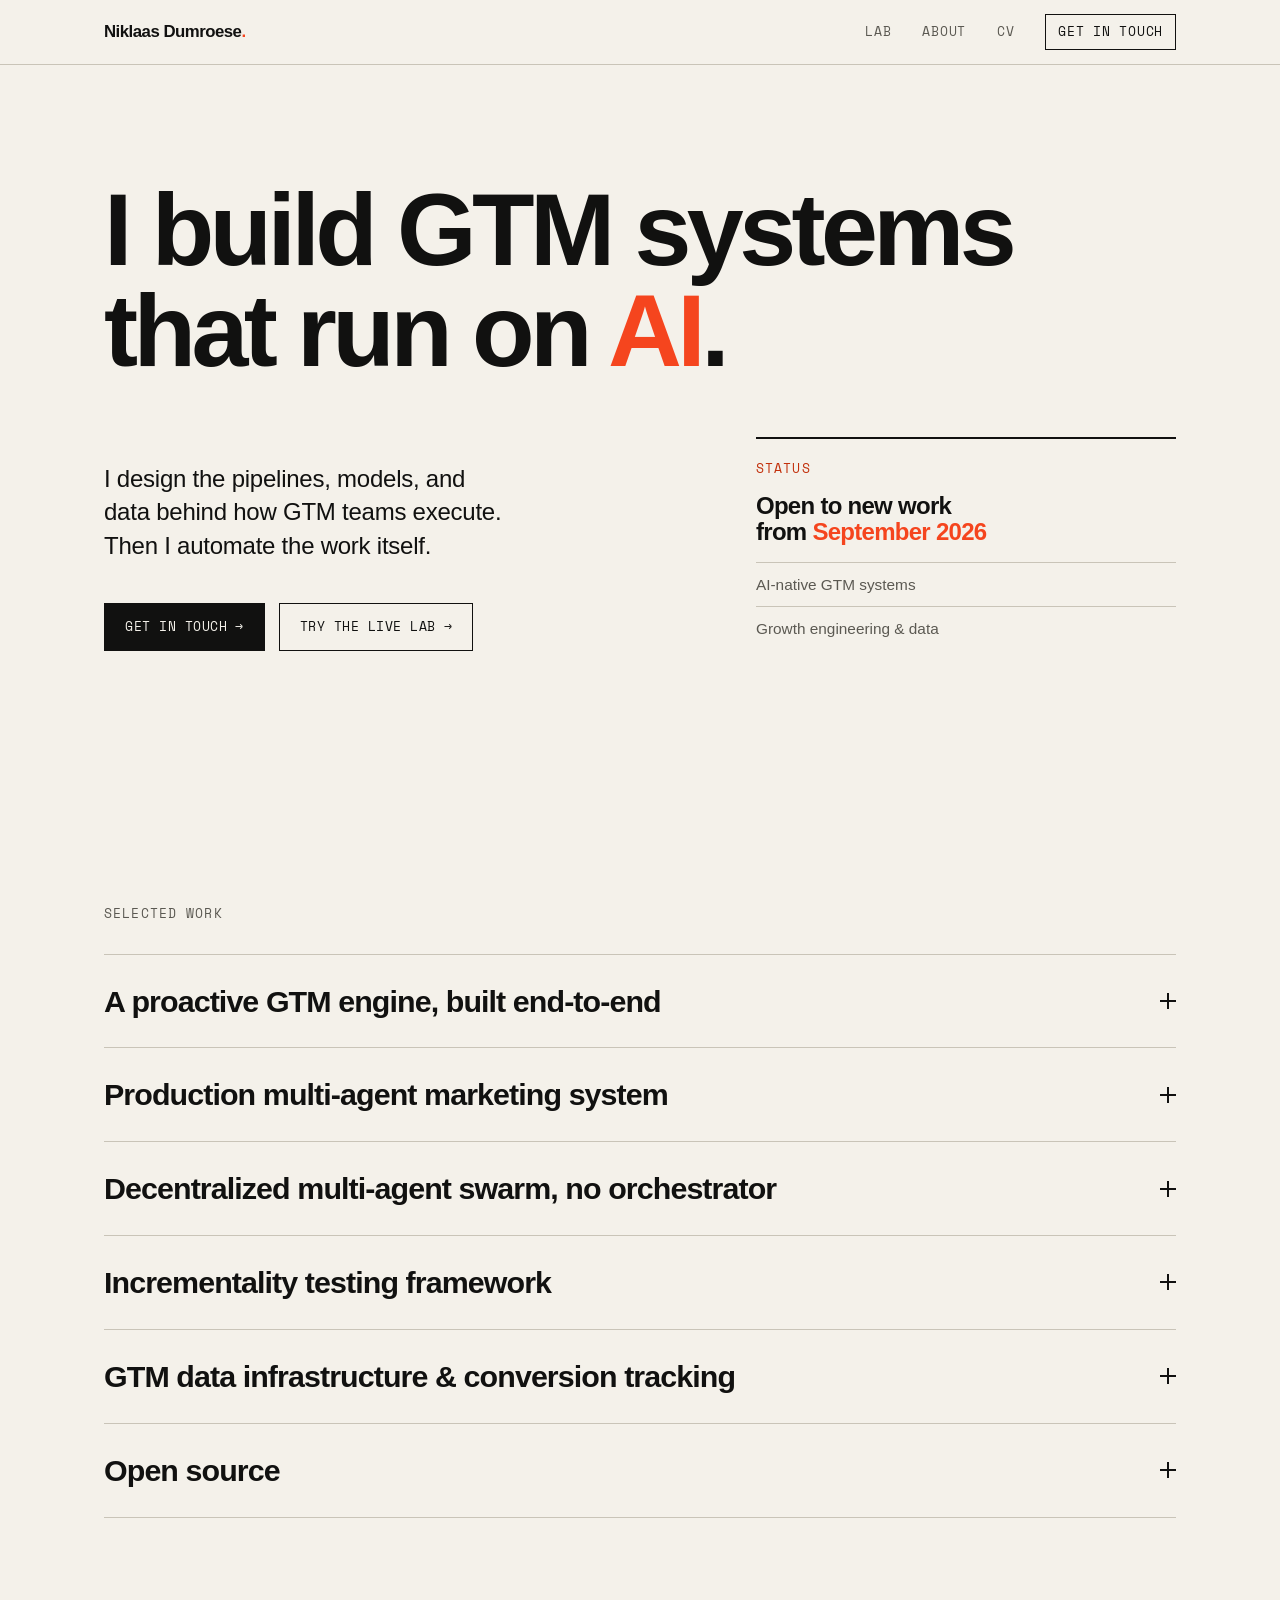
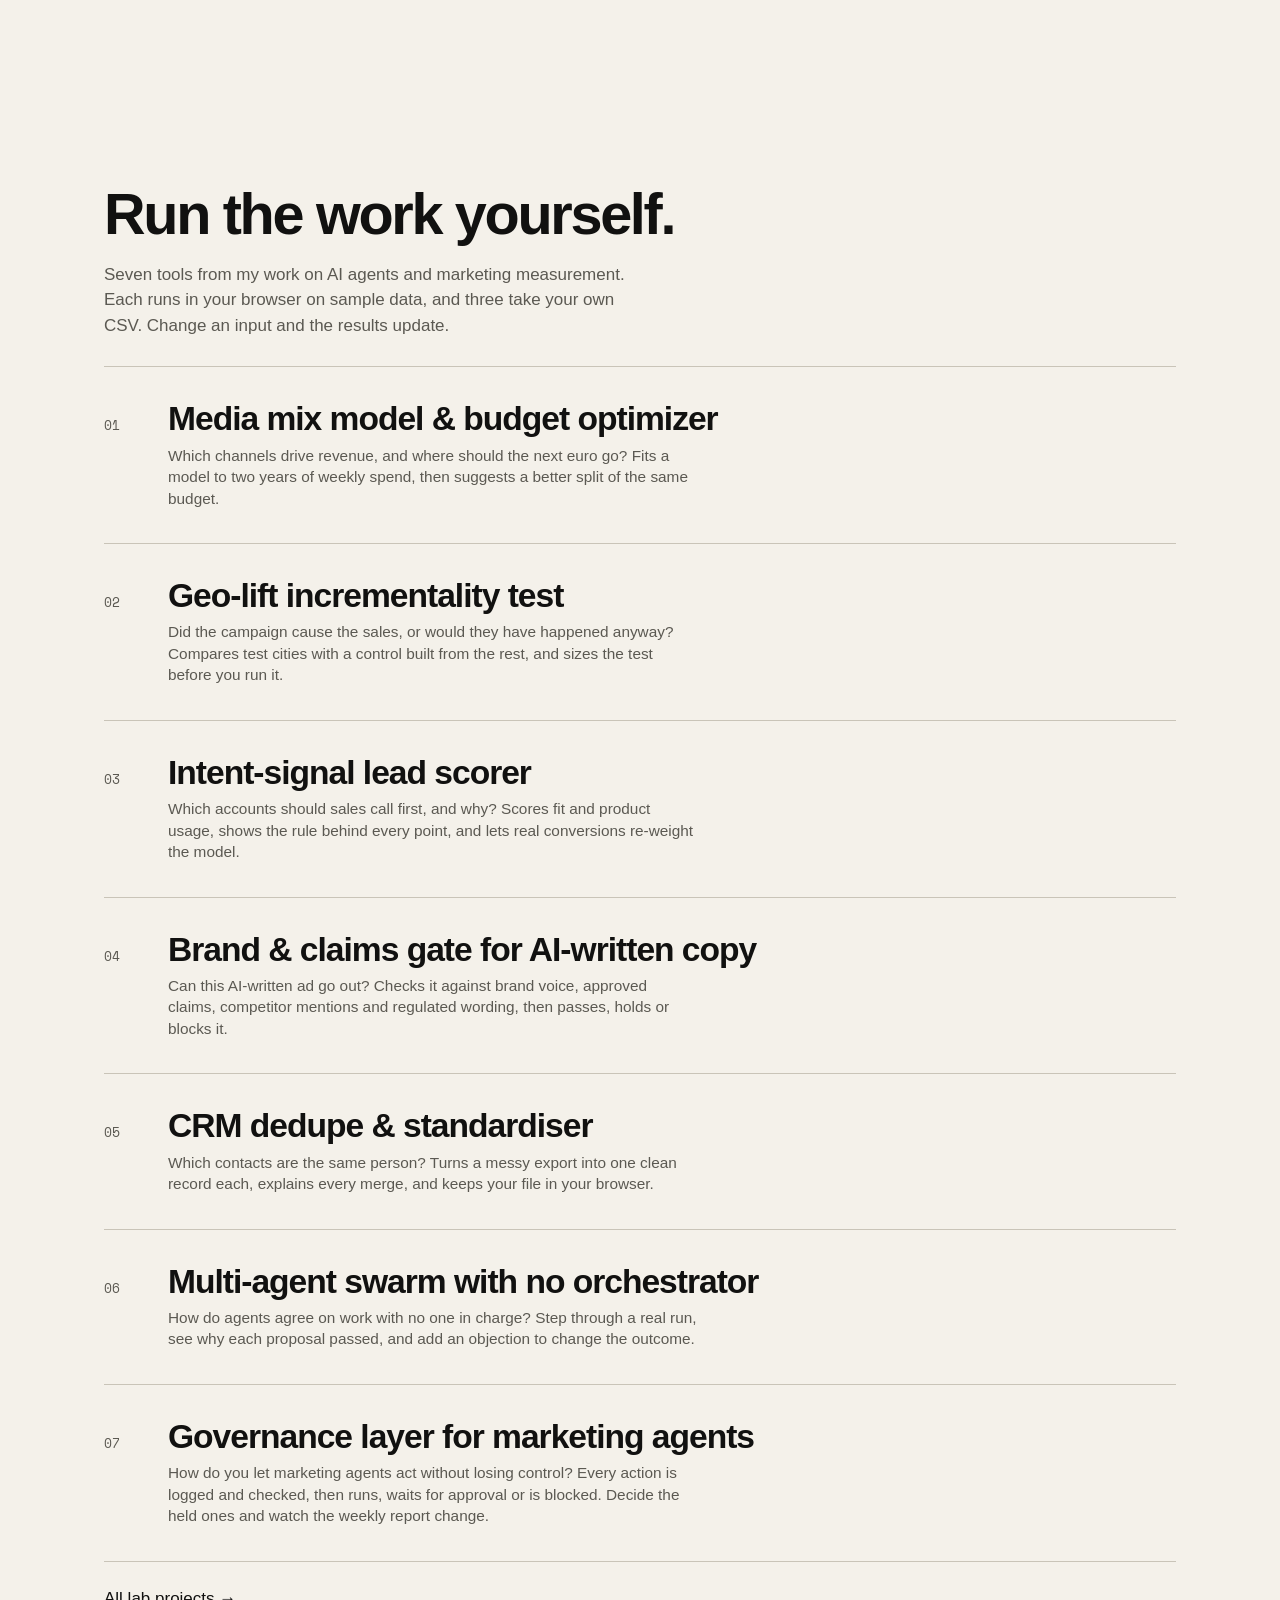
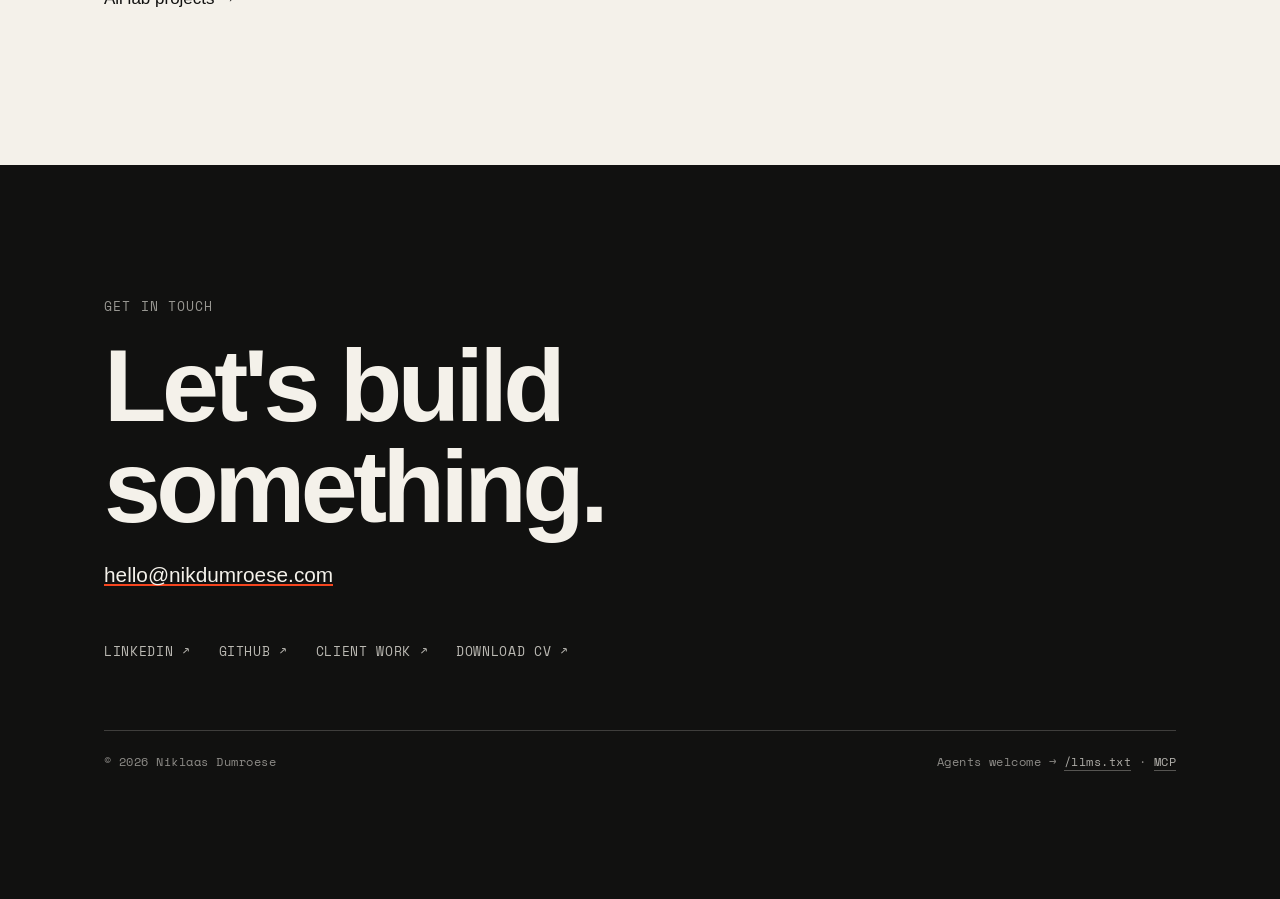
==== commit 19afe54d: "Lab: rewrite index and row copy around the question each tool answers Co-Authored-By: Claude Opus 5." ====
--- a/index.html
+++ b/index.html
@@ -302,7 +302,6 @@
         <span>
           <span class="row__title">plain-language-skill</span>
           <span class="row__desc">An agent skill that writes documents to the ISO 24495 plain-language standard. Works across Claude Code, Cursor, and Codex.</span>
-          <span class="row__tags"><span class="tag">Agent skill</span><span class="tag">ISO 24495</span><span class="tag">Shell</span></span>
         </span>
         <span class="row__side"><span class="row__year">★ 2</span><span class="row__go">GitHub ↗</span></span>
       </a>
@@ -310,7 +309,6 @@
         <span>
           <span class="row__title">audit-swarm</span>
           <span class="row__desc">A multi-agent swarm that audits code, verifies research, or stress-tests a plan, then reconciles the findings into one verdict.</span>
-          <span class="row__tags"><span class="tag">Multi-agent</span><span class="tag">Evals</span><span class="tag">Python</span></span>
         </span>
         <span class="row__side"><span class="row__year">★ 1</span><span class="row__go">GitHub ↗</span></span>
       </a>
@@ -318,7 +316,6 @@
         <span>
           <span class="row__title">crm-refine</span>
           <span class="row__desc">Streaming CRM dedupe and field standardisation with reviewable recipes. Clean-room and dependency-free.</span>
-          <span class="row__tags"><span class="tag">Data quality</span><span class="tag">Dedupe</span><span class="tag">Python</span></span>
         </span>
         <span class="row__side"><span class="row__year">CLI</span><span class="row__go">GitHub ↗</span></span>
       </a>
@@ -326,7 +323,6 @@
         <span>
           <span class="row__title">knowledge-base-ops</span>
           <span class="row__desc">A persistent knowledge base that compresses large corpora at write time and loads only what a query needs, so the context window stays small.</span>
-          <span class="row__tags"><span class="tag">RAG memory</span><span class="tag">Token-efficient</span></span>
         </span>
         <span class="row__side"><span class="row__year">Architecture</span><span class="row__go">GitHub ↗</span></span>
       </a>
@@ -334,7 +330,6 @@
         <span>
           <span class="row__title">context-engineering</span>
           <span class="row__desc">Templates and patterns for token-efficient CLAUDE.md files and layered agent context that loads in proportion to the task.</span>
-          <span class="row__tags"><span class="tag">CLAUDE.md</span><span class="tag">Context layers</span></span>
         </span>
         <span class="row__side"><span class="row__year">Patterns</span><span class="row__go">GitHub ↗</span></span>
       </a>
@@ -342,7 +337,6 @@
         <span>
           <span class="row__title">agent-skills</span>
           <span class="row__desc">A harness-agnostic collection of skills, commands, and eval patterns for agent workflows.</span>
-          <span class="row__tags"><span class="tag">Skills</span><span class="tag">Eval patterns</span><span class="tag">Harness-agnostic</span></span>
         </span>
         <span class="row__side"><span class="row__year">Collection</span><span class="row__go">GitHub ↗</span></span>
       </a>
@@ -358,14 +352,13 @@
   <section class="section wrap" id="lab">
     <p class="kicker reveal">Lab</p>
     <h2 class="big reveal">Run the work yourself.</h2>
-    <p class="lab-intro reveal">Seven tools from the AI, agent and marketing-science side of my work. Each runs in your browser on sample data or your own CSV. Change the inputs; the numbers recompute.</p>
+    <p class="lab-intro reveal">Seven tools from my work on AI agents and marketing measurement. Each runs in your browser on sample data, and three take your own CSV. Change an input and the results update.</p>
     <div class="index lab-list">
     <a class="row reveal" href="lab/mmm/">
       <span class="row__num">01</span>
       <span>
         <span class="row__title">Media mix model &amp; budget optimizer</span>
-        <span class="row__desc">Fits adstock and saturation curves to two years of weekly spend, then moves budget to where the next euro earns most.</span>
-        <span class="row__tags"><span class="tag">MMM</span><span class="tag">Optimisation</span><span class="tag">Measurement</span></span>
+        <span class="row__desc">Which channels drive revenue, and where should the next euro go? Fits a model to two years of weekly spend, then suggests a better split of the same budget.</span>
       </span>
       <span class="row__side"><span class="row__go">Open →</span></span>
       </a>
@@ -373,8 +366,7 @@
       <span class="row__num">02</span>
       <span>
         <span class="row__title">Geo-lift incrementality test</span>
-        <span class="row__desc">Builds a synthetic control from untreated regions and tests whether a campaign caused the lift, with placebo-based significance and power planning.</span>
-        <span class="row__tags"><span class="tag">Causal inference</span><span class="tag">Experiments</span></span>
+        <span class="row__desc">Did the campaign cause the sales, or would they have happened anyway? Compares test cities with a control built from the rest, and sizes the test before you run it.</span>
       </span>
       <span class="row__side"><span class="row__go">Open →</span></span>
       </a>
@@ -382,8 +374,7 @@
       <span class="row__num">03</span>
       <span>
         <span class="row__title">Intent-signal lead scorer</span>
-        <span class="row__desc">ICP fit plus product-usage signals, every point traceable to a rule. Learns weights from outcomes and gates outreach copy before it sends.</span>
-        <span class="row__tags"><span class="tag">GTM engine</span><span class="tag">Scoring</span><span class="tag">Logistic regression</span></span>
+        <span class="row__desc">Which accounts should sales call first, and why? Scores fit and product usage, shows the rule behind every point, and lets real conversions re-weight the model.</span>
       </span>
       <span class="row__side"><span class="row__go">Open →</span></span>
       </a>
@@ -391,8 +382,7 @@
       <span class="row__num">04</span>
       <span>
         <span class="row__title">Brand &amp; claims gate for AI-written copy</span>
-        <span class="row__desc">Checks agent-drafted ad copy against voice, an approved-claims register, competitor and regulated-language rules. Pass, review, or block.</span>
-        <span class="row__tags"><span class="tag">Agent governance</span><span class="tag">Rules engine</span></span>
+        <span class="row__desc">Can this AI-written ad go out? Checks it against brand voice, approved claims, competitor mentions and regulated wording, then passes, holds or blocks it.</span>
       </span>
       <span class="row__side"><span class="row__go">Open →</span></span>
       </a>
@@ -400,8 +390,7 @@
       <span class="row__num">05</span>
       <span>
         <span class="row__title">CRM dedupe &amp; standardiser</span>
-        <span class="row__desc">Drop in a messy contact export. Get one clean record per person, every merge explained, nothing sent to a server.</span>
-        <span class="row__tags"><span class="tag">Data quality</span><span class="tag">Entity resolution</span></span>
+        <span class="row__desc">Which contacts are the same person? Turns a messy export into one clean record each, explains every merge, and keeps your file in your browser.</span>
       </span>
       <span class="row__side"><span class="row__go">Open →</span></span>
       </a>
@@ -409,8 +398,7 @@
       <span class="row__num">06</span>
       <span>
         <span class="row__title">Multi-agent swarm with no orchestrator</span>
-        <span class="row__desc">Replays a real run of the swarm. Every proposal decision is recomputed live from the audit log, and you can inject an objection to see the outcome change.</span>
-        <span class="row__tags"><span class="tag">Multi-agent</span><span class="tag">Governance</span></span>
+        <span class="row__desc">How do agents agree on work with no one in charge? Step through a real run, see why each proposal passed, and add an objection to change the outcome.</span>
       </span>
       <span class="row__side"><span class="row__go">Open →</span></span>
     </a>
@@ -418,8 +406,7 @@
       <span class="row__num">07</span>
       <span>
         <span class="row__title">Governance layer for marketing agents</span>
-        <span class="row__desc">Every agent action lands in a ledger, gets checked, and runs, waits for a human, or is stopped. Approve or reject held actions and watch drift and the weekly report update.</span>
-        <span class="row__tags"><span class="tag">Agent governance</span><span class="tag">Audit ledger</span></span>
+        <span class="row__desc">How do you let marketing agents act without losing control? Every action is logged and checked, then runs, waits for approval or is blocked. Decide the held ones and watch the weekly report change.</span>
       </span>
       <span class="row__side"><span class="row__go">Open →</span></span>
     </a>
--- a/assets/styles.css
+++ b/assets/styles.css
@@ -156,7 +156,6 @@
 .row__num { font-family: var(--mono); color: var(--ink-60); font-size: 13px; }
 .row__title { display: block; font-weight: 700; font-size: clamp(1.3rem, 3.4vw, 2.1rem); letter-spacing: -0.03em; line-height: 1.05; }
 .row__meta { font-family: var(--mono); font-size: 12px; color: var(--ink-60); text-transform: uppercase; letter-spacing: 0.05em; }
-.row__tags { margin-top: 8px; display: flex; flex-wrap: wrap; gap: 8px; }
 .row__desc { display: block; color: var(--ink-60); font-size: 0.96rem; line-height: 1.4; margin-top: 8px; max-width: 62ch; }
 a.row:hover .row__desc { color: var(--ink); }
 .tag { font-family: var(--mono); font-size: 11.5px; letter-spacing: 0.04em; text-transform: uppercase; color: var(--ink-60); border: 1px solid var(--ink-20); padding: 3px 8px; }
--- a/assets/lab.css
+++ b/assets/lab.css
@@ -8,14 +8,12 @@
 .lab-intro { margin-top: 18px; max-width: 56ch; color: var(--ink-60); }
 .lab-list { margin-top: 28px; }
 .lab-list .row { grid-template-columns: auto 1fr auto; }
-.lab-list .row__tags { display: none; }
 .lab-more { margin-top: 24px; }
 
 /* ---------- lab page head ---------- */
 .lab-head { padding-top: clamp(40px, 7vw, 80px); padding-bottom: clamp(24px, 4vw, 40px); }
 .lab-head h1 { font-size: clamp(2.2rem, 6vw, 4.2rem); letter-spacing: -0.045em; line-height: 0.98; max-width: 18ch; margin-top: 14px; }
 .lab-head .lead { max-width: 52ch; margin-top: 18px; }
-.lab-head__meta { display: flex; flex-wrap: wrap; gap: 8px; margin-top: 22px; }
 .crumb { font-family: var(--mono); font-size: 12px; letter-spacing: 0.06em; text-transform: uppercase; color: var(--ink-60); }
 .crumb a { display: inline-block; padding-block: 13px; }
 .crumb a:hover { color: var(--accent-text); }
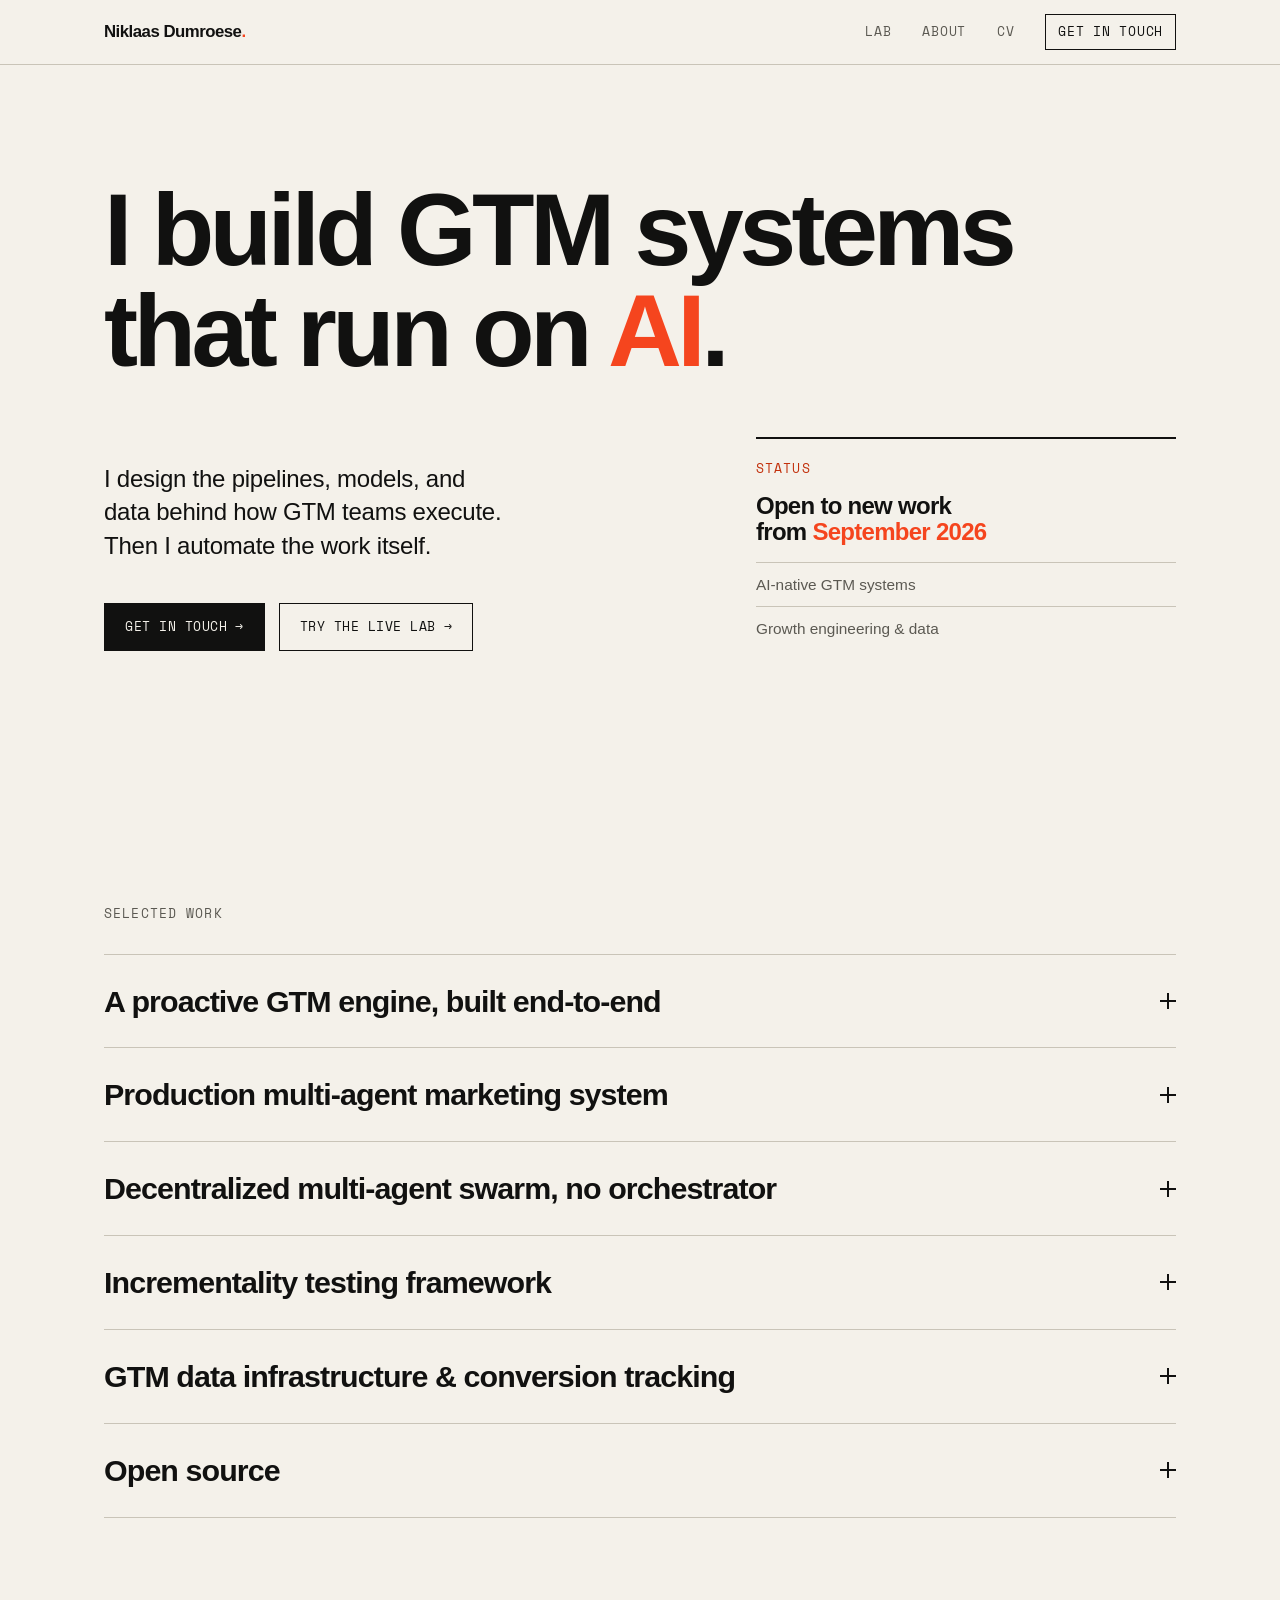
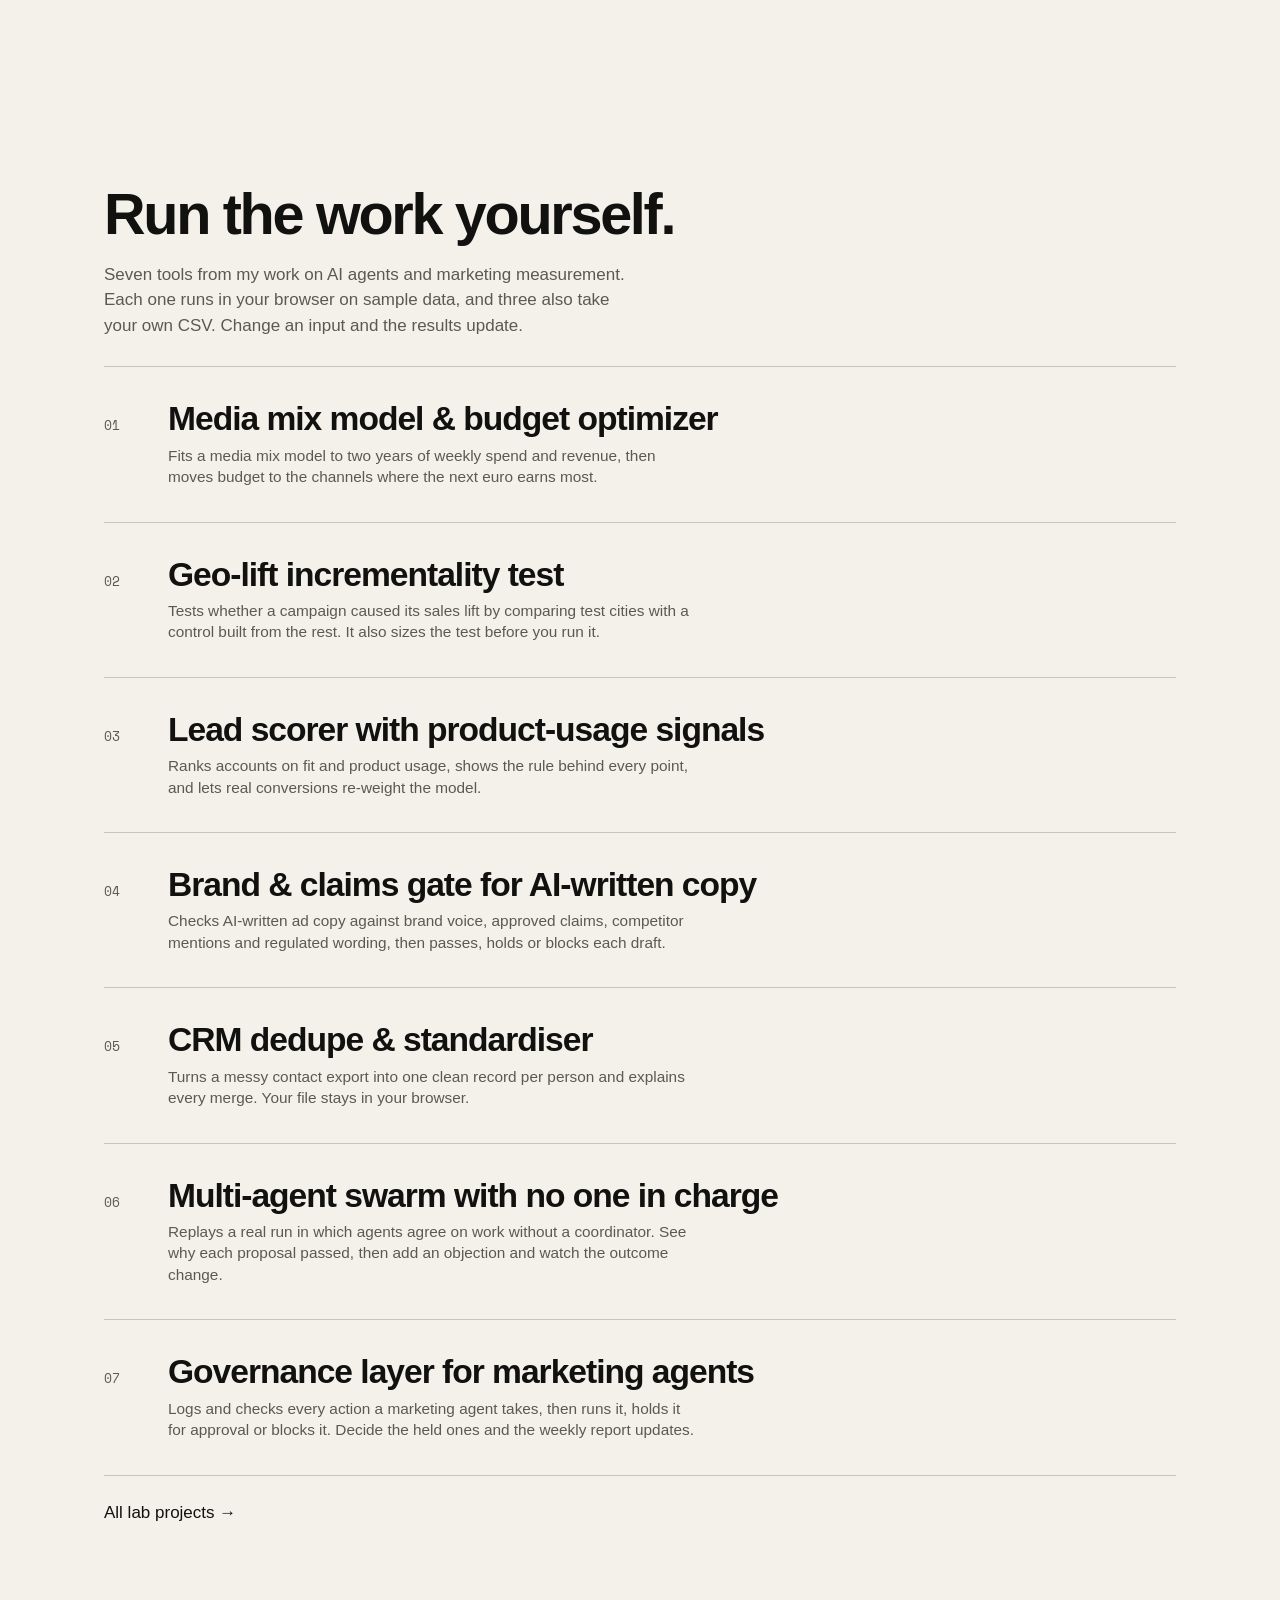
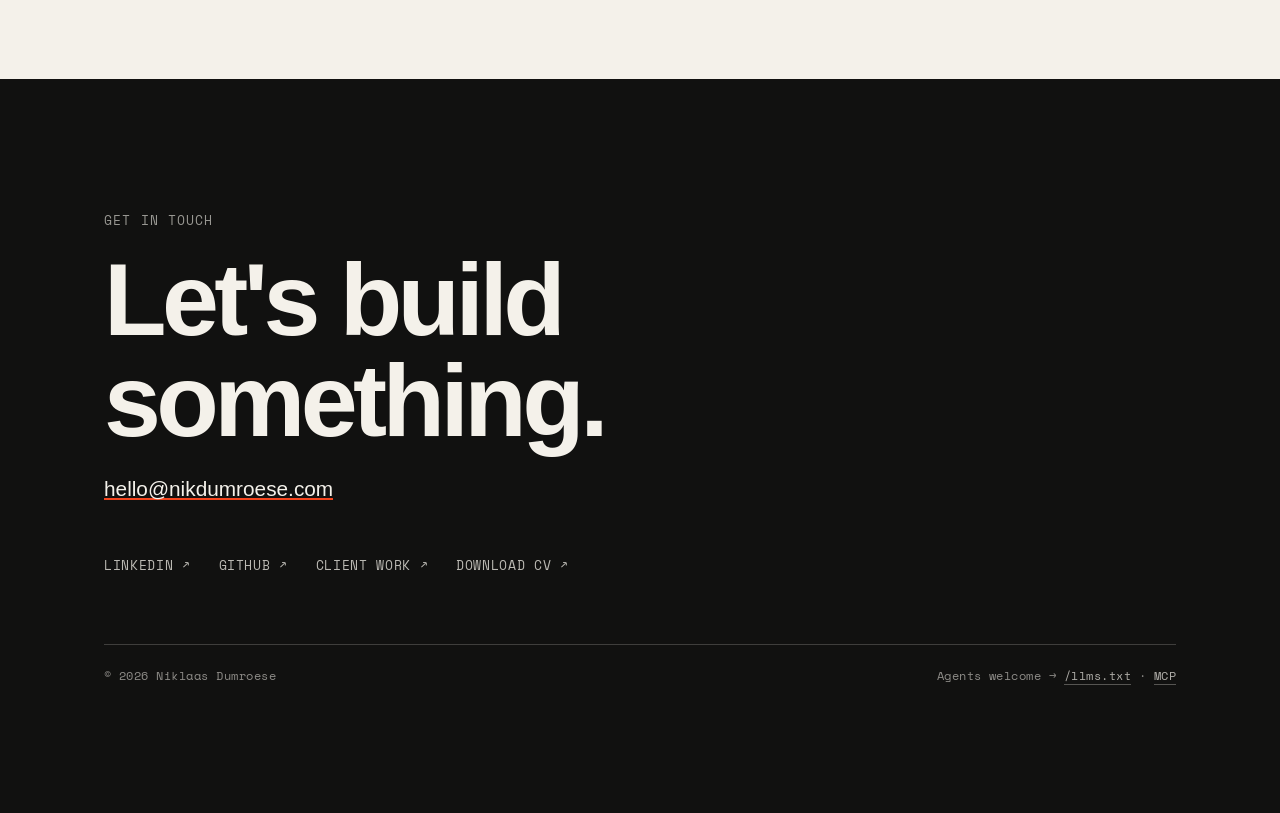
==== commit 781c7129: "Lab copy: editor pass (drop question-answer pattern, contrast headline, jargon titles) Co-Authored-B" ====
--- a/index.html
+++ b/index.html
@@ -352,13 +352,13 @@
   <section class="section wrap" id="lab">
     <p class="kicker reveal">Lab</p>
     <h2 class="big reveal">Run the work yourself.</h2>
-    <p class="lab-intro reveal">Seven tools from my work on AI agents and marketing measurement. Each runs in your browser on sample data, and three take your own CSV. Change an input and the results update.</p>
+    <p class="lab-intro reveal">Seven tools from my work on AI agents and marketing measurement. Each one runs in your browser on sample data, and three also take your own CSV. Change an input and the results update.</p>
     <div class="index lab-list">
     <a class="row reveal" href="lab/mmm/">
       <span class="row__num">01</span>
       <span>
         <span class="row__title">Media mix model &amp; budget optimizer</span>
-        <span class="row__desc">Which channels drive revenue, and where should the next euro go? Fits a model to two years of weekly spend, then suggests a better split of the same budget.</span>
+        <span class="row__desc">Fits a media mix model to two years of weekly spend and revenue, then moves budget to the channels where the next euro earns most.</span>
       </span>
       <span class="row__side"><span class="row__go">Open →</span></span>
       </a>
@@ -366,15 +366,15 @@
       <span class="row__num">02</span>
       <span>
         <span class="row__title">Geo-lift incrementality test</span>
-        <span class="row__desc">Did the campaign cause the sales, or would they have happened anyway? Compares test cities with a control built from the rest, and sizes the test before you run it.</span>
+        <span class="row__desc">Tests whether a campaign caused its sales lift by comparing test cities with a control built from the rest. It also sizes the test before you run it.</span>
       </span>
       <span class="row__side"><span class="row__go">Open →</span></span>
       </a>
     <a class="row reveal" href="lab/lead-scorer/">
       <span class="row__num">03</span>
       <span>
-        <span class="row__title">Intent-signal lead scorer</span>
-        <span class="row__desc">Which accounts should sales call first, and why? Scores fit and product usage, shows the rule behind every point, and lets real conversions re-weight the model.</span>
+        <span class="row__title">Lead scorer with product-usage signals</span>
+        <span class="row__desc">Ranks accounts on fit and product usage, shows the rule behind every point, and lets real conversions re-weight the model.</span>
       </span>
       <span class="row__side"><span class="row__go">Open →</span></span>
       </a>
@@ -382,7 +382,7 @@
       <span class="row__num">04</span>
       <span>
         <span class="row__title">Brand &amp; claims gate for AI-written copy</span>
-        <span class="row__desc">Can this AI-written ad go out? Checks it against brand voice, approved claims, competitor mentions and regulated wording, then passes, holds or blocks it.</span>
+        <span class="row__desc">Checks AI-written ad copy against brand voice, approved claims, competitor mentions and regulated wording, then passes, holds or blocks each draft.</span>
       </span>
       <span class="row__side"><span class="row__go">Open →</span></span>
       </a>
@@ -390,15 +390,15 @@
       <span class="row__num">05</span>
       <span>
         <span class="row__title">CRM dedupe &amp; standardiser</span>
-        <span class="row__desc">Which contacts are the same person? Turns a messy export into one clean record each, explains every merge, and keeps your file in your browser.</span>
+        <span class="row__desc">Turns a messy contact export into one clean record per person and explains every merge. Your file stays in your browser.</span>
       </span>
       <span class="row__side"><span class="row__go">Open →</span></span>
       </a>
     <a class="row reveal" href="lab/agent-swarm/">
       <span class="row__num">06</span>
       <span>
-        <span class="row__title">Multi-agent swarm with no orchestrator</span>
-        <span class="row__desc">How do agents agree on work with no one in charge? Step through a real run, see why each proposal passed, and add an objection to change the outcome.</span>
+        <span class="row__title">Multi-agent swarm with no one in charge</span>
+        <span class="row__desc">Replays a real run in which agents agree on work without a coordinator. See why each proposal passed, then add an objection and watch the outcome change.</span>
       </span>
       <span class="row__side"><span class="row__go">Open →</span></span>
     </a>
@@ -406,7 +406,7 @@
       <span class="row__num">07</span>
       <span>
         <span class="row__title">Governance layer for marketing agents</span>
-        <span class="row__desc">How do you let marketing agents act without losing control? Every action is logged and checked, then runs, waits for approval or is blocked. Decide the held ones and watch the weekly report change.</span>
+        <span class="row__desc">Logs and checks every action a marketing agent takes, then runs it, holds it for approval or blocks it. Decide the held ones and the weekly report updates.</span>
       </span>
       <span class="row__side"><span class="row__go">Open →</span></span>
     </a>
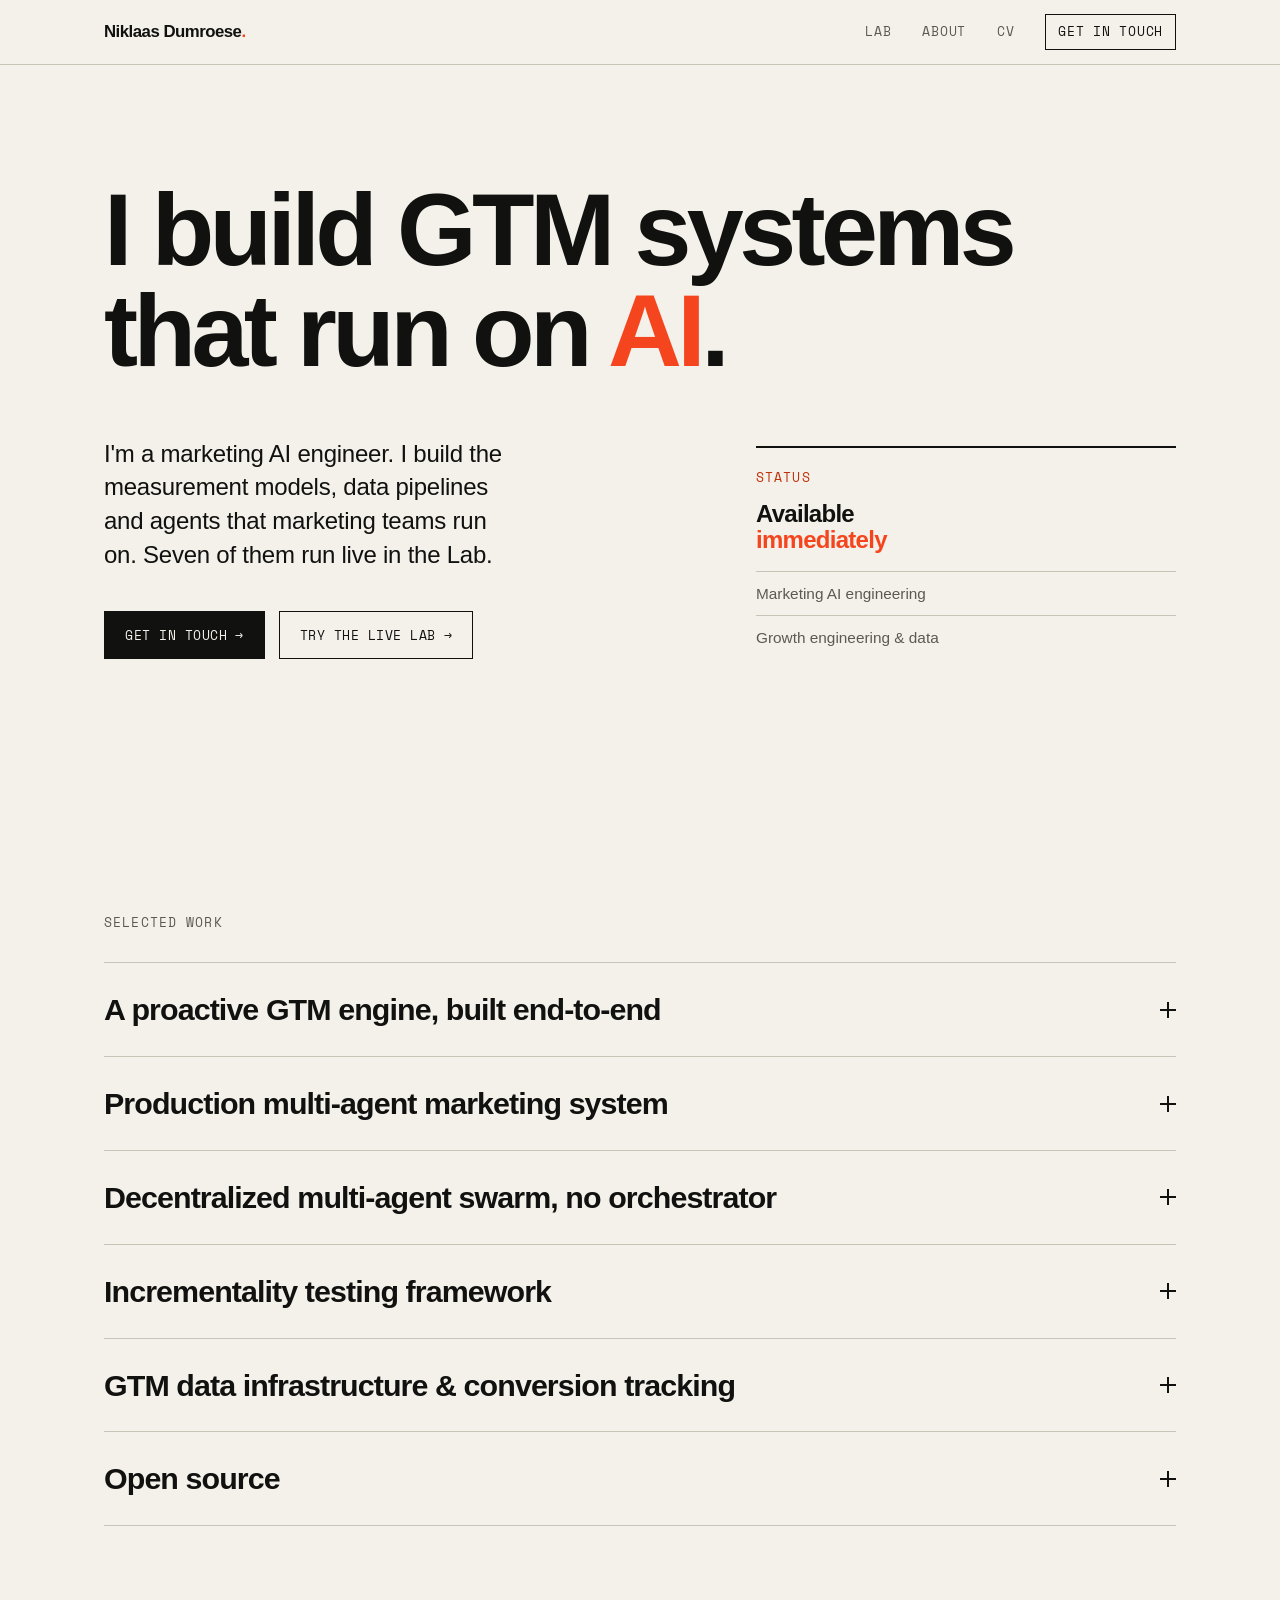
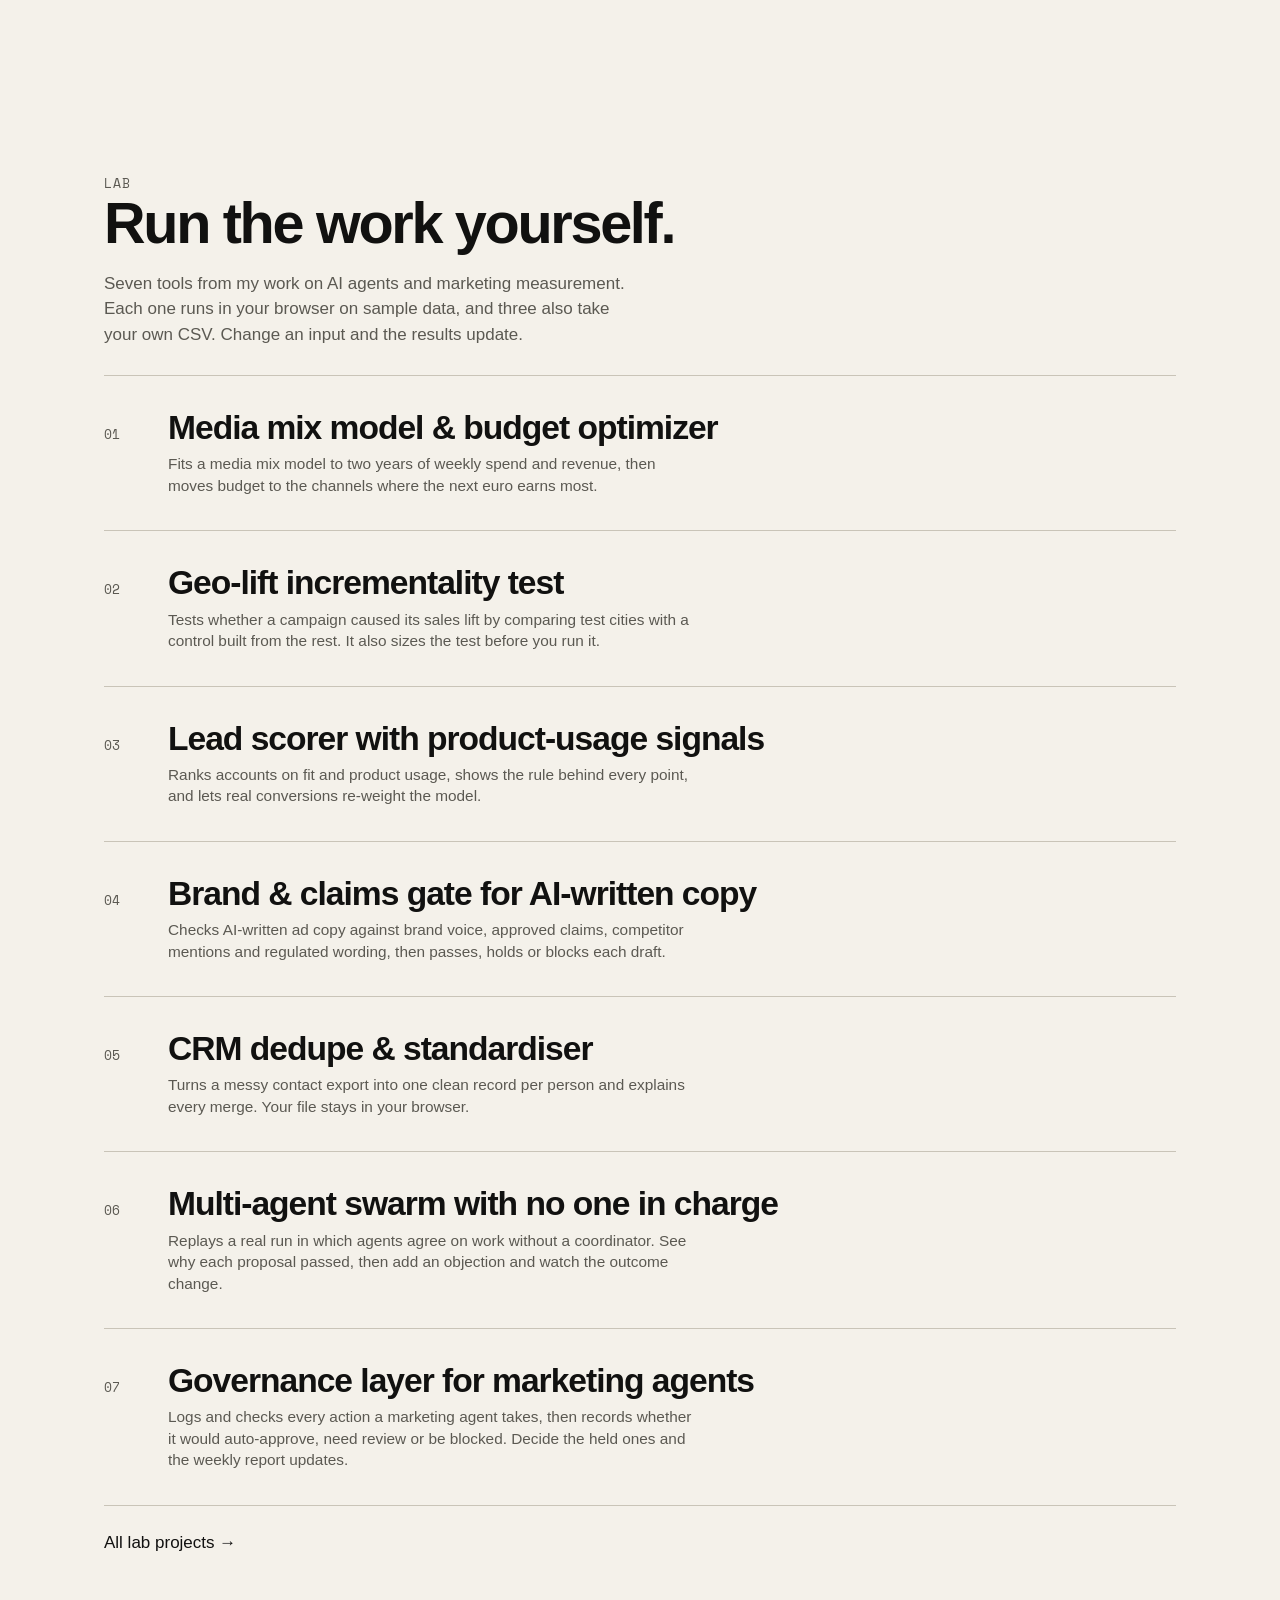
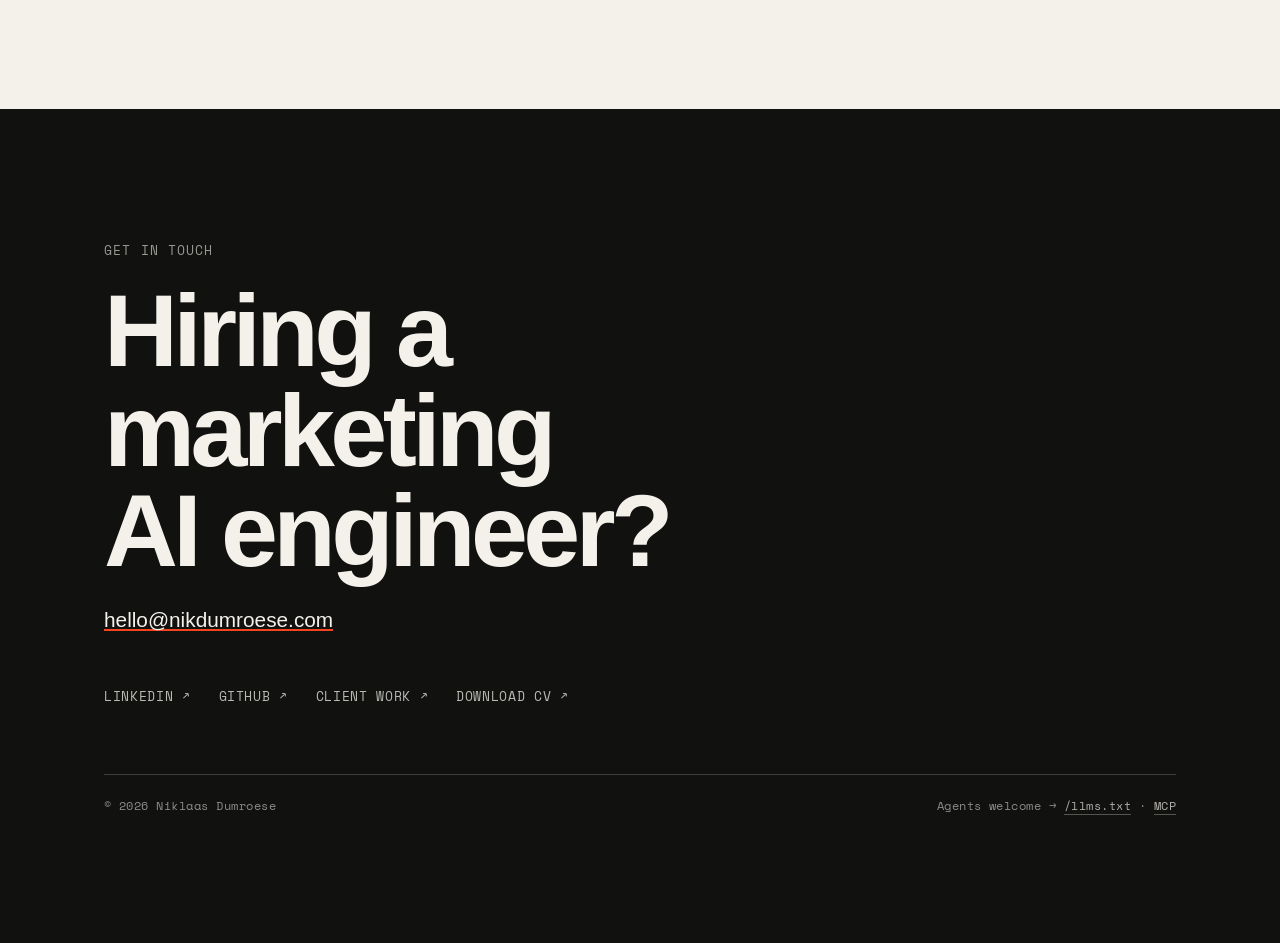
==== commit 5d4b18b8: "Site-wide copy pass from copy research + audit Marketing AI Engineer label, available immediately, H" ====
--- a/index.html
+++ b/index.html
@@ -4,7 +4,7 @@
 <script>document.documentElement.className=document.documentElement.className.replace("no-js","js");</script>
 <meta charset="utf-8" />
 <meta name="viewport" content="width=device-width, initial-scale=1" />
-<title>Nik Dumroese — Agentic GTM Systems</title>
+<title>Nik Dumroese — Marketing AI Engineer</title>
 <meta name="description" content="Nik Dumroese builds and ships agentic GTM systems: signal pipelines, multi-agent infrastructure, scoring models, and the data that makes go-to-market work." />
 <link rel="canonical" href="https://nikdumroese.com/" />
 <meta name="robots" content="index, follow" />
@@ -14,13 +14,13 @@
 <meta property="og:site_name" content="Niklaas Dumroese" />
 <meta property="og:type" content="website" />
 <meta property="og:url" content="https://nikdumroese.com/" />
-<meta property="og:title" content="Nik Dumroese — Agentic GTM Systems" />
+<meta property="og:title" content="Nik Dumroese — Marketing AI Engineer" />
 <meta property="og:description" content="I build and ship go-to-market systems that run on AI: pipelines, agents, scoring models, and the data that makes them work." />
 <meta property="og:image" content="https://nikdumroese.com/assets/og.png" />
 <meta property="og:image:width" content="1200" />
 <meta property="og:image:height" content="630" />
 <meta name="twitter:card" content="summary_large_image" />
-<meta name="twitter:title" content="Nik Dumroese — Agentic GTM Systems" />
+<meta name="twitter:title" content="Nik Dumroese — Marketing AI Engineer" />
 <meta name="twitter:description" content="I build and ship go-to-market systems that run on AI." />
 <meta name="twitter:image" content="https://nikdumroese.com/assets/og.png" />
 <link rel="preconnect" href="https://fonts.googleapis.com" />
@@ -44,7 +44,7 @@
       "givenName": "Niklaas",
       "familyName": "Dumroese",
       "url": "https://nikdumroese.com/",
-      "jobTitle": "Agentic GTM Systems",
+      "jobTitle": "Marketing AI Engineer",
       "email": "mailto:hello@nikdumroese.com",
       "worksFor": { "@type": "Organization", "name": "Pleo" },
       "description": "Builds and ships agentic go-to-market systems: multi-agent infrastructure, growth engineering, and GTM data.",
@@ -67,7 +67,7 @@
       "itemListElement": [
         { "@type": "ListItem", "position": 1, "item": { "@type": "CreativeWork", "name": "A proactive GTM engine, built end-to-end", "description": "Signal pipeline, enrichment, ICP + signal scoring, branched outreach, and a self-improving eval loop." } },
         { "@type": "ListItem", "position": 2, "item": { "@type": "CreativeWork", "name": "Production multi-agent marketing system", "description": "24/7 agentic infrastructure for a 30+ person team: orchestration, RAG memory, and eval frameworks." } },
-        { "@type": "ListItem", "position": 3, "item": { "@type": "CreativeWork", "name": "Decentralized multi-agent swarm, no orchestrator", "description": "A Holocracy-inspired framework where roles coordinate through mechanical governance, not a supervisor agent. Reusable across use cases via swappable packs." } },
+        { "@type": "ListItem", "position": 3, "item": { "@type": "CreativeWork", "name": "Decentralized multi-agent swarm, no orchestrator", "description": "A Holacracy-inspired framework where roles coordinate through mechanical governance, not a supervisor agent. Reusable across use cases via swappable packs." } },
         { "@type": "ListItem", "position": 4, "item": { "@type": "CreativeWork", "name": "Incrementality testing framework", "description": "From-scratch causal measurement in Python on ads-platform APIs; ~15% CAC improvement." } },
         { "@type": "ListItem", "position": 5, "item": { "@type": "CreativeWork", "name": "GTM data infrastructure & conversion tracking", "description": "Segment CDP, server-side CAPI events, and lifecycle-stage conversion tracking; 2M\u20ac+ ARR uplift." } }
       ]
@@ -106,7 +106,7 @@
 
     <div class="hero__row">
       <div class="reveal" data-delay="120">
-        <p class="lead">I design the pipelines, models, and data behind how GTM teams execute. Then I automate the work itself.</p>
+        <p class="lead">I'm a marketing AI engineer. I build the measurement models, data pipelines and agents that marketing teams run on. Seven of them run live in the Lab.</p>
         <div class="hero__cta">
           <a class="btn" href="#contact">Get in touch <span class="arrow">→</span></a>
           <a class="btn btn--ghost" href="lab/">Try the live lab <span class="arrow">→</span></a>
@@ -115,9 +115,9 @@
 
       <div class="now reveal" data-delay="180">
         <p class="kicker"><span class="idx">Status</span></p>
-        <p class="now__role">Open to new work<br>from <span class="accent">September 2026</span></p>
+        <p class="now__role">Available<br><span class="accent">immediately</span></p>
         <ul class="now__list">
-          <li>AI-native GTM systems</li>
+          <li>Marketing AI engineering</li>
           <li>Growth engineering &amp; data</li>
         </ul>
       </div>
@@ -126,7 +126,7 @@
 
   <!-- SELECTED WORK — accordions -->
   <section class="section wrap" id="work">
-    <h2 class="kicker reveal">Selected Work</h2>
+    <h2 class="kicker reveal">Selected work</h2>
     <div class="accordion accordion--spaced">
 
       <details class="acc reveal" id="gtm-engine">
@@ -143,20 +143,20 @@
           </div>
           <div class="case__body">
             <h4>The challenge</h4>
-            <p>Pipeline was 100% inbound: auto-scored, one manual reply each. It worked, but it was the whole motion. The brief: build the next one.</p>
+            <p>Pipeline was 100% inbound: auto-scored, one manual reply each. It worked, but it was the whole motion. The brief was to build the next one.</p>
             <h4>What I built</h4>
             <p>An outbound engine that treats public developer activity as intent. It pulls every signal (stars, forks, installs, container pulls, telemetry, hiring), enriches each contact, and scores it on ICP fit <em>plus</em> signal strength.</p>
             <ul>
               <li>Deduped daily against inbound, so no one gets double-touched.</li>
               <li>A Python scoring module (stdlib only) makes every ranking auditable.</li>
               <li>An LLM copy layer drafts each sequence, gated by deterministic rules before send.</li>
-              <li>A self-improving loop: every conversion re-weights the model and grades the copy that worked.</li>
+              <li>Every conversion re-weights the model and grades the copy that worked.</li>
             </ul>
             <h4>The outcome</h4>
-            <p>Shipped as a live app plus a runnable scoring model. Every number came from a real public API. Runs on ~0.1 FTE once live.</p>
+            <p>Shipped as a live app plus a runnable scoring model. Every number came from a real public API. Built to run on ~0.1 FTE.</p>
             <div class="stat-strip">
               <div class="stat"><span class="n">6</span><span class="l">Signal sources unified</span></div>
-              <div class="stat"><span class="n">~14×</span><span class="l">Directional year-one ROI</span></div>
+              <div class="stat"><span class="n">~14×</span><span class="l">Modelled year-one ROI</span></div>
               <div class="stat"><span class="n">&lt;5%</span><span class="l">Sends needing human review</span></div>
             </div>
           </div>
@@ -181,7 +181,7 @@
             <h4>What I built</h4>
             <p>A 24/7 system where orchestrator agents coordinate subagents in parallel. Content, data refresh, reporting, and knowledge upkeep all run without manual triggers.</p>
             <ul>
-              <li>Self-improving loops: weekly agents propose rule changes; monthly cycles auto-approve them only if benchmarks improve.</li>
+              <li>Weekly agents propose rule changes; monthly cycles auto-approve them only if benchmarks improve.</li>
               <li>RAG memory over a ~1,000-doc vector-indexed wiki, with semantic search and automated pruning.</li>
               <li>Decay-weighted scoring that keeps high-value knowledge within token limits.</li>
               <li>Eval frameworks: skill-trigger accuracy, output quality, and retrieval precision, with regression tracking.</li>
@@ -204,27 +204,27 @@
         <div class="acc__panel case__grid">
           <div class="meta">
             <dl>
-              <div><dt>Scope</dt><dd>Holocracy-inspired framework, no central orchestrator, reusable across use cases</dd></div>
+              <div><dt>Scope</dt><dd>Holacracy-inspired framework, no central orchestrator, reusable across use cases</dd></div>
               <div><dt>Stack</dt><dd>LangGraph (StateGraph, Send fan-out), Claude Code CLI (headless), JSON Schema, Python</dd></div>
             </dl>
           </div>
           <div class="case__body">
             <h4>The challenge</h4>
-            <p>The multi-agent system above runs on a supervisor: orchestrator agents decide who acts next. That's one real pattern, but not the only one. I wanted to test whether a genuinely decentralized model, where no single agent or human ever picks the next move, could actually hold together in production.</p>
+            <p>The multi-agent system above runs on a supervisor: orchestrator agents decide who acts next. I wanted to test the other pattern: a decentralized model where no agent or human picks the next move. Would it hold together in production?</p>
             <h4>What I built</h4>
-            <p>Independent roles coordinate through file-based mailboxes and a Holocracy-style governance mechanism: any role can file a proposal or an objection, and a proposal integrates only once every other role has had a turn to object and none did — computed purely from timestamps in an append-only audit log, never decided by an LLM or a human. LangGraph handles only the mechanical parts (state, parallel fan-out, routing); every real judgment call happens inside a headless Claude Code subprocess, schema-validated on the way out.</p>
+            <p>Independent roles coordinate through file-based mailboxes and a Holacracy-style governance mechanism: any role can file a proposal or an objection, and a proposal is accepted once every other role has had a turn to object and none did. Timestamps in an append-only audit log decide that, not an LLM or a person. LangGraph handles only the mechanical parts (state, parallel fan-out, routing). Every judgment call happens inside a headless Claude Code subprocess, and its output is schema-validated.</p>
             <ul>
-              <li>Found and fixed real permission-scoping bugs by testing directly against the CLI instead of trusting its docs — one flag was silently overridden by a default, another blocked tools it claimed to support.</li>
+              <li>Found and fixed real permission-scoping bugs by testing directly against the CLI. One flag was silently overridden by a default; another blocked tools it claimed to support.</li>
               <li>Built a local observability dashboard: cost-per-role tracking, an objection matrix, proposal-lifecycle metrics, all computed from structured logs at zero added inference cost.</li>
-              <li>The same framework runs multiple use cases via swappable per-pack role configs — a new use case is a new config directory, not new framework code.</li>
+              <li>The same framework runs multiple use cases via swappable per-pack role configs. A new use case needs a new config directory and no framework code.</li>
             </ul>
             <h4>The outcome</h4>
-            <p>Running against a real, live case, not a demo: sourcing and screening real job postings, drafting tailored applications, with a dedicated fact-checking role enforcing a hard no-fabrication rule.</p>
+            <p>It runs on a live case: sourcing and screening real job postings and drafting tailored applications. A dedicated fact-checking role enforces a hard no-fabrication rule.</p>
             <p><a class="link" href="lab/agent-swarm/">Step through a real run, live →</a></p>
             <div class="stat-strip">
-              <div class="stat"><span class="n">0</span><span class="l">Central orchestrator — routing is a pure mechanical function</span></div>
+              <div class="stat"><span class="n">21</span><span class="l">Proposals in the replayed run, each decided by one mechanical rule</span></div>
               <div class="stat"><span class="n">5</span><span class="l">Independent roles per pack, coordinating async</span></div>
-              <div class="stat"><span class="n">3</span><span class="l">Real permission-model bugs found via direct testing, not docs</span></div>
+              <div class="stat"><span class="n">3</span><span class="l">CLI permission bugs found by testing, then fixed</span></div>
             </div>
           </div>
         </div>
@@ -246,10 +246,9 @@
             <h4>The challenge</h4>
             <p>Spend ran on platform-reported conversions, numbers the platforms grade themselves on. No honest read on what was incremental.</p>
             <h4>What I built</h4>
-            <p>A from-scratch incrementality framework in Python on the ads-platform APIs. Lift experiments that separate causal impact from correlation.</p>
+            <p>A from-scratch incrementality framework in Python on the ads-platform APIs. It runs lift experiments that measure what spend caused.</p>
             <ul>
-              <li>Set the experimentation culture behind today's agent-driven testing.</li>
-              <li>Wired results into budgeting, so spend followed proven lift.</li>
+                            <li>Wired results into budgeting, so spend followed proven lift.</li>
             </ul>
             <h4>The outcome</h4>
             <div class="stat-strip">
@@ -273,9 +272,9 @@
           </div>
           <div class="case__body">
             <h4>The challenge</h4>
-            <p>Marketing, product, data, and legal ran on inconsistent signals. In-platform and backend numbers disagreed, and the pipeline the agentic layer would need didn't exist.</p>
+            <p>Marketing, product, data, and legal ran on inconsistent signals. In-platform and backend numbers disagreed.</p>
             <h4>What I built</h4>
-            <p>The foundation the agentic layer runs on: end-to-end Segment CDP, server-side CAPI events, and lifecycle-stage conversion events, all GDPR-compliant.</p>
+            <p>End-to-end Segment CDP, server-side CAPI events, and lifecycle-stage conversion events, all GDPR-compliant.</p>
             <ul>
               <li>Closed the gap between in-platform and backend data with automated reporting.</li>
               <li>Coordinated marketing, product, data, and legal to keep pipelines clean.</li>
@@ -303,14 +302,14 @@
           <span class="row__title">plain-language-skill</span>
           <span class="row__desc">An agent skill that writes documents to the ISO 24495 plain-language standard. Works across Claude Code, Cursor, and Codex.</span>
         </span>
-        <span class="row__side"><span class="row__year">★ 2</span><span class="row__go">GitHub ↗</span></span>
+        <span class="row__side"><span class="row__year">Skill</span><span class="row__go">GitHub ↗</span></span>
       </a>
       <a class="row reveal" href="https://github.com/nikdumroese/audit-swarm" target="_blank" rel="noopener">
         <span>
           <span class="row__title">audit-swarm</span>
           <span class="row__desc">A multi-agent swarm that audits code, verifies research, or stress-tests a plan, then reconciles the findings into one verdict.</span>
         </span>
-        <span class="row__side"><span class="row__year">★ 1</span><span class="row__go">GitHub ↗</span></span>
+        <span class="row__side"><span class="row__year">Python</span><span class="row__go">GitHub ↗</span></span>
       </a>
       <a class="row reveal" href="https://github.com/nikdumroese/crm-refine" target="_blank" rel="noopener">
         <span>
@@ -406,7 +405,7 @@
       <span class="row__num">07</span>
       <span>
         <span class="row__title">Governance layer for marketing agents</span>
-        <span class="row__desc">Logs and checks every action a marketing agent takes, then runs it, holds it for approval or blocks it. Decide the held ones and the weekly report updates.</span>
+        <span class="row__desc">Logs and checks every action a marketing agent takes, then records whether it would auto-approve, need review or be blocked. Decide the held ones and the weekly report updates.</span>
       </span>
       <span class="row__side"><span class="row__go">Open →</span></span>
     </a>
@@ -420,7 +419,7 @@
 <footer class="foot" id="contact">
   <div class="wrap">
     <p class="kicker">Get in touch</p>
-    <p class="display">Let's build<br>something.</p>
+    <p class="display">Hiring a marketing<br>AI engineer?</p>
     <p class="foot__mail"><a class="mail" href="mailto:hello@nikdumroese.com">hello@nikdumroese.com</a></p>
     <div class="foot__links">
       <a href="https://linkedin.com/in/nikdumroese" target="_blank" rel="me noopener">LinkedIn ↗</a>
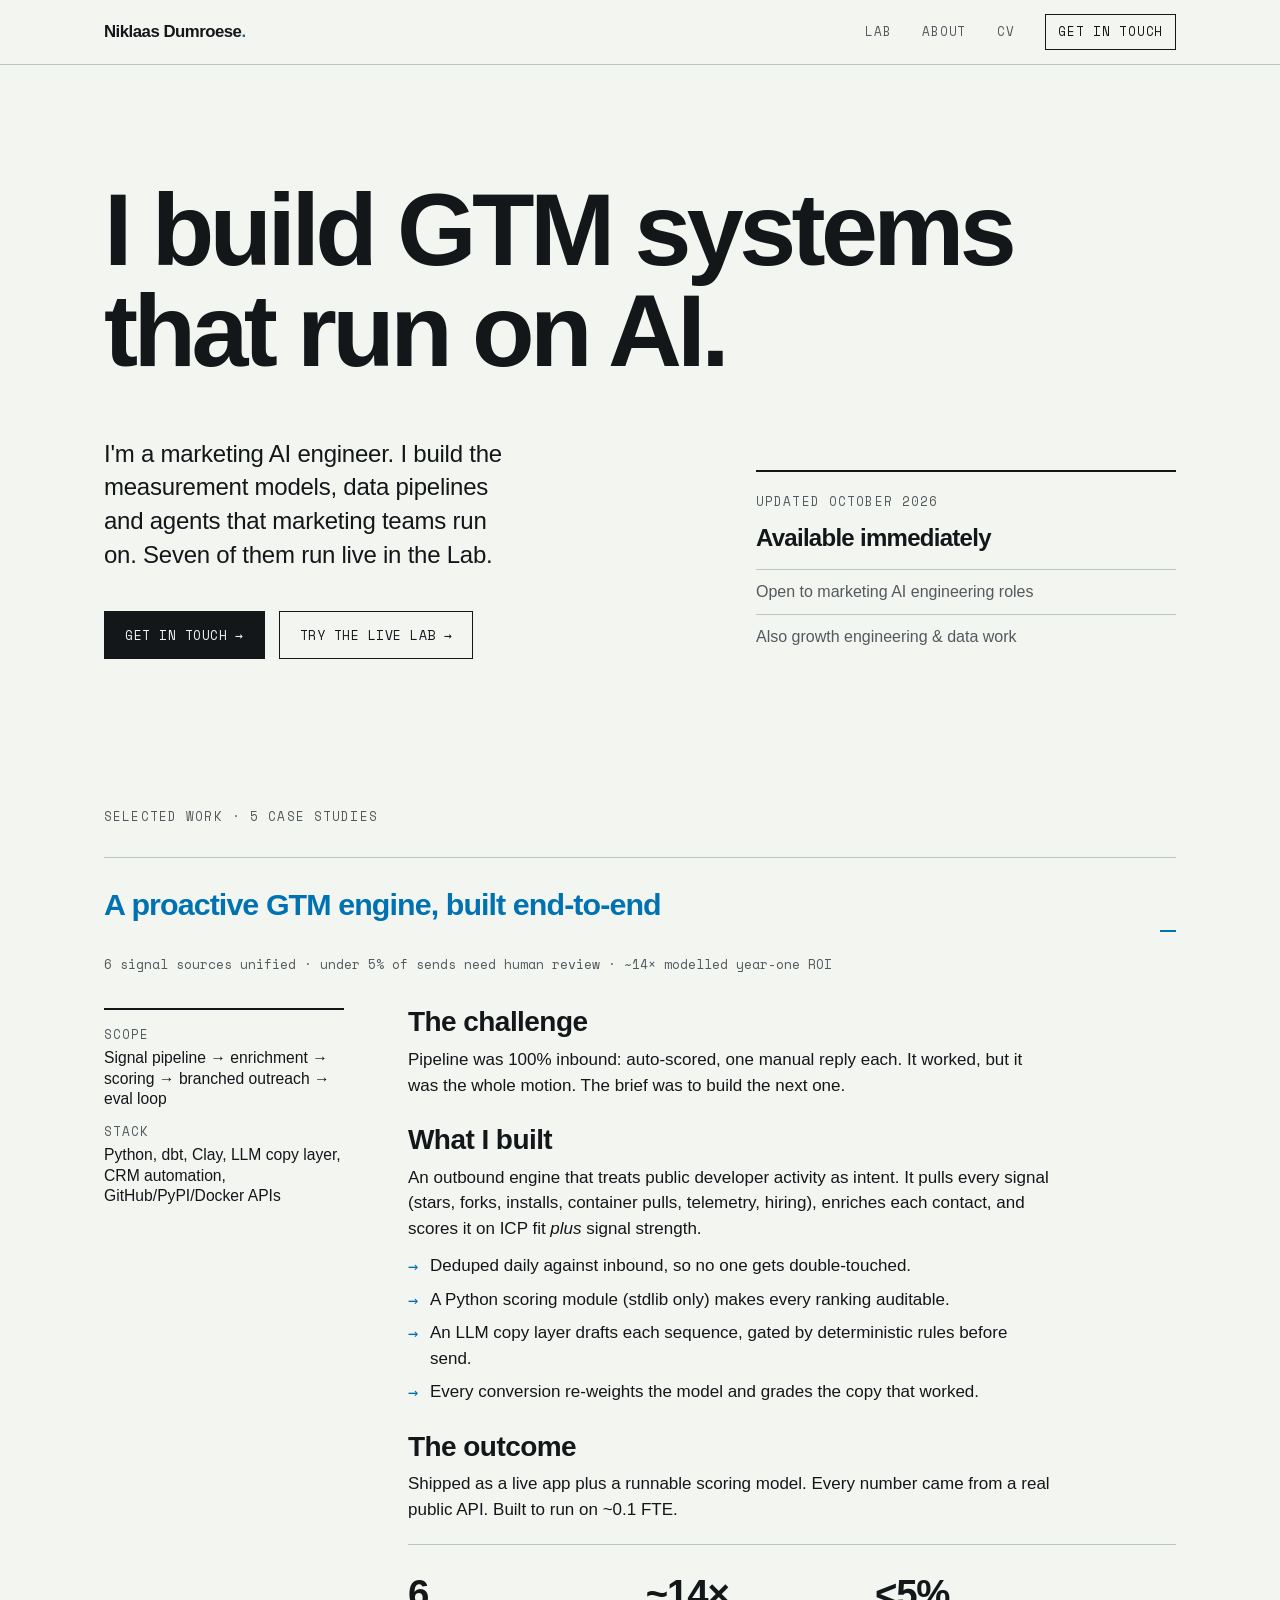
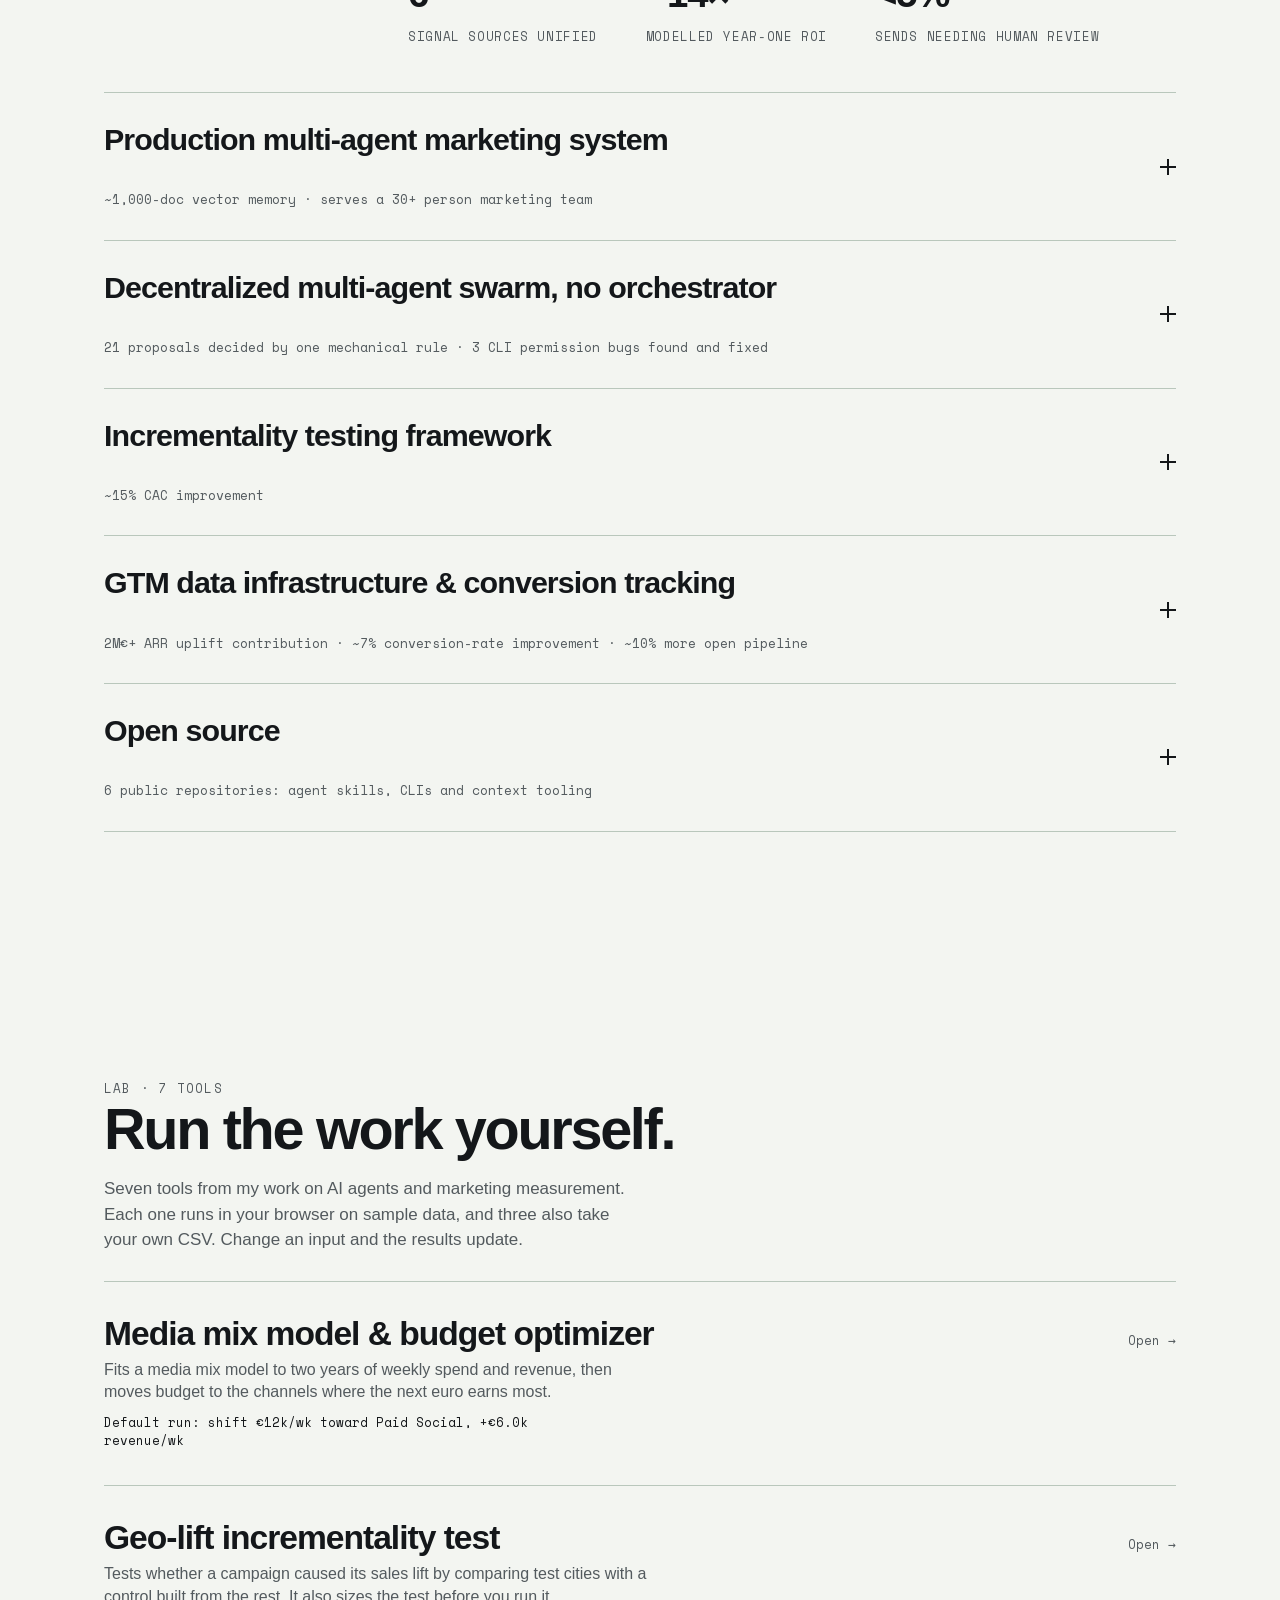
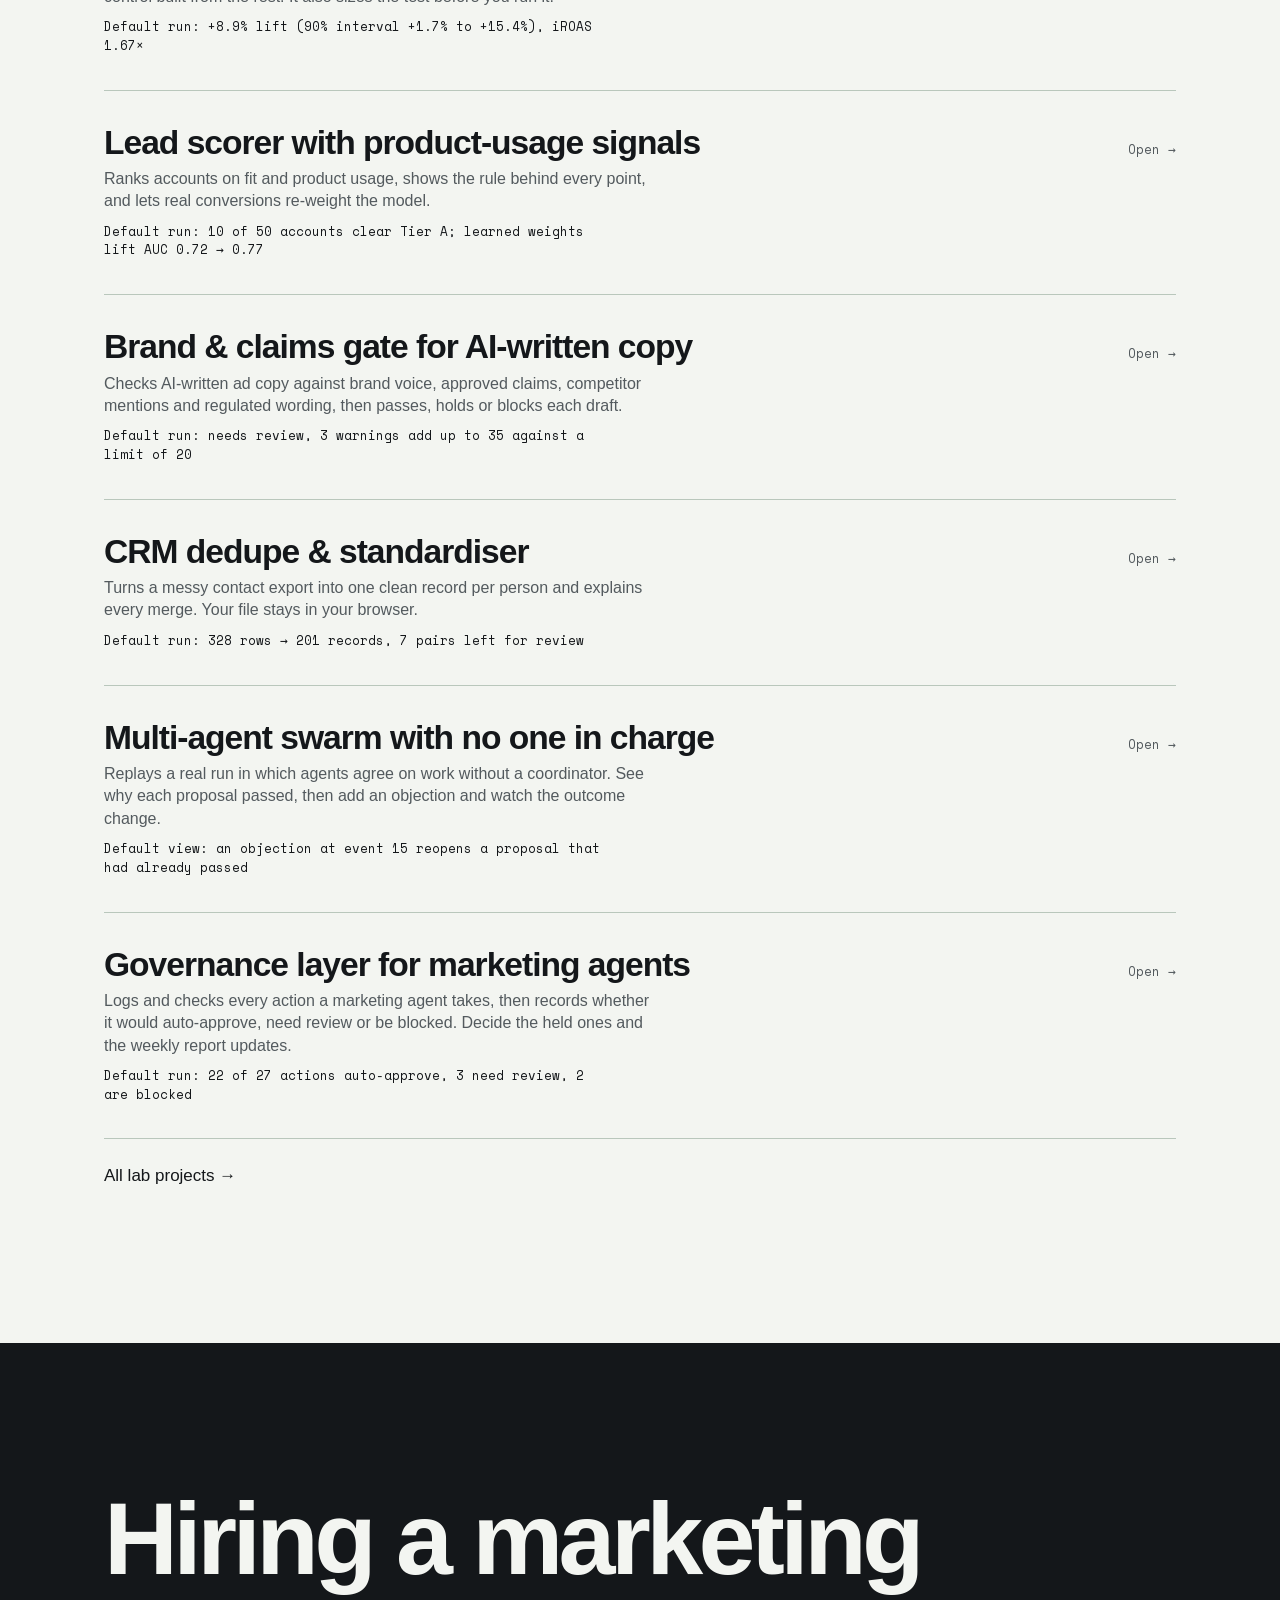
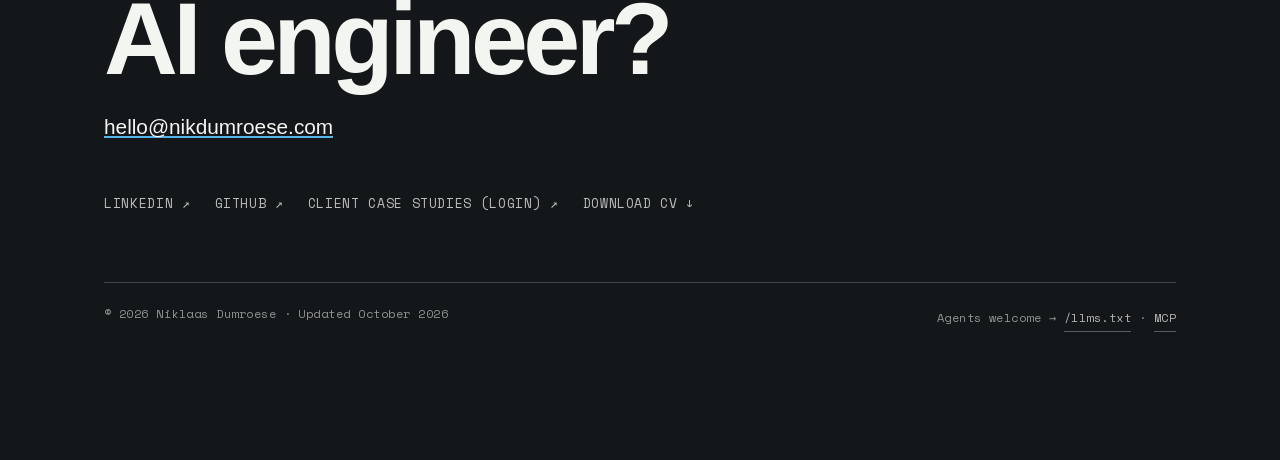
==== commit 73435d81: "Design pass from design research + AI-tell audit - New 'Grid-pad' palette (graph paper + Okabe-Ito b" ====
--- a/index.html
+++ b/index.html
@@ -9,7 +9,7 @@
 <link rel="canonical" href="https://nikdumroese.com/" />
 <meta name="robots" content="index, follow" />
 <meta name="author" content="Niklaas Dumroese" />
-<meta name="theme-color" content="#F4F1EA" />
+<meta name="theme-color" content="#F3F5F1" />
 <link rel="icon" href="assets/favicon.svg" type="image/svg+xml" />
 <meta property="og:site_name" content="Niklaas Dumroese" />
 <meta property="og:type" content="website" />
@@ -23,9 +23,7 @@
 <meta name="twitter:title" content="Nik Dumroese — Marketing AI Engineer" />
 <meta name="twitter:description" content="I build and ship go-to-market systems that run on AI." />
 <meta name="twitter:image" content="https://nikdumroese.com/assets/og.png" />
-<link rel="preconnect" href="https://fonts.googleapis.com" />
-<link rel="preconnect" href="https://fonts.gstatic.com" crossorigin />
-<link rel="stylesheet" href="https://fonts.googleapis.com/css2?family=Space+Mono:wght@400;700&display=swap" />
+<link rel="preload" href="assets/fonts/space-mono-400-latin.woff2" as="font" type="font/woff2" crossorigin />
 <link rel="apple-touch-icon" href="assets/apple-touch-icon.png" />
 <link rel="manifest" href="site.webmanifest" />
 <meta name="color-scheme" content="light" />
@@ -88,7 +86,6 @@
 <header class="nav">
   <div class="wrap nav__inner">
     <a class="brand" href="index.html">Niklaas Dumroese<span class="dot">.</span></a>
-    <button class="nav__toggle" aria-label="Menu" aria-expanded="false" aria-controls="menu"><span></span><span></span><span></span></button>
     <nav class="nav__links" id="menu" aria-label="Primary">
       <a href="#lab">Lab</a>
       <a href="about.html">About</a>
@@ -102,10 +99,10 @@
 
   <!-- HERO — everything above the fold -->
   <section class="hero wrap">
-    <h1 class="display reveal" data-delay="60">I build&nbsp;GTM systems that run on <span class="accent">AI</span>.</h1>
+    <h1 class="display">I build&nbsp;GTM systems that run on AI.</h1>
 
     <div class="hero__row">
-      <div class="reveal" data-delay="120">
+      <div>
         <p class="lead">I'm a marketing AI engineer. I build the measurement models, data pipelines and agents that marketing teams run on. Seven of them run live in the Lab.</p>
         <div class="hero__cta">
           <a class="btn" href="#contact">Get in touch <span class="arrow">→</span></a>
@@ -113,12 +110,12 @@
         </div>
       </div>
 
-      <div class="now reveal" data-delay="180">
-        <p class="kicker"><span class="idx">Status</span></p>
-        <p class="now__role">Available<br><span class="accent">immediately</span></p>
+      <div class="now">
+        <p class="kicker">Updated October 2026</p>
+        <p class="now__role">Available immediately</p>
         <ul class="now__list">
-          <li>Marketing AI engineering</li>
-          <li>Growth engineering &amp; data</li>
+          <li>Open to marketing AI engineering roles</li>
+          <li>Also growth engineering &amp; data work</li>
         </ul>
       </div>
     </div>
@@ -126,12 +123,12 @@
 
   <!-- SELECTED WORK — accordions -->
   <section class="section wrap" id="work">
-    <h2 class="kicker reveal">Selected work</h2>
+    <h2 class="kicker">Selected work · 5 case studies</h2>
     <div class="accordion accordion--spaced">
 
-      <details class="acc reveal" id="gtm-engine">
-        <summary>
-          <h3 class="acc__title">A proactive GTM engine, built end-to-end</h3>
+      <details class="acc" id="gtm-engine" open>
+        <summary>
+          <h3 class="acc__title">A proactive GTM engine, built end-to-end</h3><span class="acc__out">6 signal sources unified · under 5% of sends need human review · ~14× modelled year-one ROI</span>
           <span class="acc__mark" aria-hidden="true"></span>
         </summary>
         <div class="acc__panel case__grid">
@@ -163,9 +160,9 @@
         </div>
       </details>
 
-      <details class="acc reveal" id="agentic">
-        <summary>
-          <h3 class="acc__title">Production multi-agent marketing system</h3>
+      <details class="acc" id="agentic">
+        <summary>
+          <h3 class="acc__title">Production multi-agent marketing system</h3><span class="acc__out">~1,000-doc vector memory · serves a 30+ person marketing team</span>
           <span class="acc__mark" aria-hidden="true"></span>
         </summary>
         <div class="acc__panel case__grid">
@@ -196,9 +193,9 @@
         </div>
       </details>
 
-      <details class="acc reveal" id="agent-swarm">
-        <summary>
-          <h3 class="acc__title">Decentralized multi-agent swarm, no orchestrator</h3>
+      <details class="acc" id="agent-swarm">
+        <summary>
+          <h3 class="acc__title">Decentralized multi-agent swarm, no orchestrator</h3><span class="acc__out">21 proposals decided by one mechanical rule · 3 CLI permission bugs found and fixed</span>
           <span class="acc__mark" aria-hidden="true"></span>
         </summary>
         <div class="acc__panel case__grid">
@@ -230,9 +227,9 @@
         </div>
       </details>
 
-      <details class="acc reveal" id="incrementality">
-        <summary>
-          <h3 class="acc__title">Incrementality testing framework</h3>
+      <details class="acc" id="incrementality">
+        <summary>
+          <h3 class="acc__title">Incrementality testing framework</h3><span class="acc__out">~15% CAC improvement</span>
           <span class="acc__mark" aria-hidden="true"></span>
         </summary>
         <div class="acc__panel case__grid">
@@ -258,9 +255,9 @@
         </div>
       </details>
 
-      <details class="acc reveal" id="data-infra">
-        <summary>
-          <h3 class="acc__title">GTM data infrastructure &amp; conversion tracking</h3>
+      <details class="acc" id="data-infra">
+        <summary>
+          <h3 class="acc__title">GTM data infrastructure &amp; conversion tracking</h3><span class="acc__out">2M€+ ARR uplift contribution · ~7% conversion-rate improvement · ~10% more open pipeline</span>
           <span class="acc__mark" aria-hidden="true"></span>
         </summary>
         <div class="acc__panel case__grid">
@@ -289,50 +286,50 @@
         </div>
       </details>
 
-      <details class="acc reveal" id="open-source">
-        <summary>
-          <h3 class="acc__title">Open source</h3>
+      <details class="acc" id="open-source">
+        <summary>
+          <h3 class="acc__title">Open source</h3><span class="acc__out">6 public repositories: agent skills, CLIs and context tooling</span>
           <span class="acc__mark" aria-hidden="true"></span>
         </summary>
         <div class="acc__panel">
           <p class="muted acc__intro">Tools and agent skills I've built in the open.</p>
           <div class="index">
-      <a class="row reveal" href="https://github.com/nikdumroese/plain-language-skill" target="_blank" rel="noopener">
+      <a class="row" href="https://github.com/nikdumroese/plain-language-skill" target="_blank" rel="noopener">
         <span>
           <span class="row__title">plain-language-skill</span>
           <span class="row__desc">An agent skill that writes documents to the ISO 24495 plain-language standard. Works across Claude Code, Cursor, and Codex.</span>
         </span>
         <span class="row__side"><span class="row__year">Skill</span><span class="row__go">GitHub ↗</span></span>
       </a>
-      <a class="row reveal" href="https://github.com/nikdumroese/audit-swarm" target="_blank" rel="noopener">
+      <a class="row" href="https://github.com/nikdumroese/audit-swarm" target="_blank" rel="noopener">
         <span>
           <span class="row__title">audit-swarm</span>
           <span class="row__desc">A multi-agent swarm that audits code, verifies research, or stress-tests a plan, then reconciles the findings into one verdict.</span>
         </span>
         <span class="row__side"><span class="row__year">Python</span><span class="row__go">GitHub ↗</span></span>
       </a>
-      <a class="row reveal" href="https://github.com/nikdumroese/crm-refine" target="_blank" rel="noopener">
+      <a class="row" href="https://github.com/nikdumroese/crm-refine" target="_blank" rel="noopener">
         <span>
           <span class="row__title">crm-refine</span>
           <span class="row__desc">Streaming CRM dedupe and field standardisation with reviewable recipes. Clean-room and dependency-free.</span>
         </span>
         <span class="row__side"><span class="row__year">CLI</span><span class="row__go">GitHub ↗</span></span>
       </a>
-      <a class="row reveal" href="https://github.com/nikdumroese/knowledge-base-ops" target="_blank" rel="noopener">
+      <a class="row" href="https://github.com/nikdumroese/knowledge-base-ops" target="_blank" rel="noopener">
         <span>
           <span class="row__title">knowledge-base-ops</span>
           <span class="row__desc">A persistent knowledge base that compresses large corpora at write time and loads only what a query needs, so the context window stays small.</span>
         </span>
         <span class="row__side"><span class="row__year">Architecture</span><span class="row__go">GitHub ↗</span></span>
       </a>
-      <a class="row reveal" href="https://github.com/nikdumroese/context-engineering" target="_blank" rel="noopener">
+      <a class="row" href="https://github.com/nikdumroese/context-engineering" target="_blank" rel="noopener">
         <span>
           <span class="row__title">context-engineering</span>
           <span class="row__desc">Templates and patterns for token-efficient CLAUDE.md files and layered agent context that loads in proportion to the task.</span>
         </span>
         <span class="row__side"><span class="row__year">Patterns</span><span class="row__go">GitHub ↗</span></span>
       </a>
-      <a class="row reveal" href="https://github.com/nikdumroese/agent-skills" target="_blank" rel="noopener">
+      <a class="row" href="https://github.com/nikdumroese/agent-skills" target="_blank" rel="noopener">
         <span>
           <span class="row__title">agent-skills</span>
           <span class="row__desc">A harness-agnostic collection of skills, commands, and eval patterns for agent workflows.</span>
@@ -349,63 +346,63 @@
 
   <!-- LAB — live, in-browser projects -->
   <section class="section wrap" id="lab">
-    <p class="kicker reveal">Lab</p>
-    <h2 class="big reveal">Run the work yourself.</h2>
-    <p class="lab-intro reveal">Seven tools from my work on AI agents and marketing measurement. Each one runs in your browser on sample data, and three also take your own CSV. Change an input and the results update.</p>
+    <p class="kicker">Lab · 7 tools</p>
+    <h2 class="big">Run the work yourself.</h2>
+    <p class="lab-intro">Seven tools from my work on AI agents and marketing measurement. Each one runs in your browser on sample data, and three also take your own CSV. Change an input and the results update.</p>
     <div class="index lab-list">
-    <a class="row reveal" href="lab/mmm/">
-      <span class="row__num">01</span>
+    <a class="row" href="lab/mmm/">
       <span>
         <span class="row__title">Media mix model &amp; budget optimizer</span>
         <span class="row__desc">Fits a media mix model to two years of weekly spend and revenue, then moves budget to the channels where the next euro earns most.</span>
-      </span>
-      <span class="row__side"><span class="row__go">Open →</span></span>
-      </a>
-    <a class="row reveal" href="lab/geo-lift/">
-      <span class="row__num">02</span>
+        <span class="row__result">Default run: shift €12k/wk toward Paid Social, +€6.0k revenue/wk</span>
+      </span>
+      <span class="row__side"><span class="row__go">Open →</span></span>
+      </a>
+    <a class="row" href="lab/geo-lift/">
       <span>
         <span class="row__title">Geo-lift incrementality test</span>
         <span class="row__desc">Tests whether a campaign caused its sales lift by comparing test cities with a control built from the rest. It also sizes the test before you run it.</span>
-      </span>
-      <span class="row__side"><span class="row__go">Open →</span></span>
-      </a>
-    <a class="row reveal" href="lab/lead-scorer/">
-      <span class="row__num">03</span>
+        <span class="row__result">Default run: +8.9% lift (90% interval +1.7% to +15.4%), iROAS 1.67×</span>
+      </span>
+      <span class="row__side"><span class="row__go">Open →</span></span>
+      </a>
+    <a class="row" href="lab/lead-scorer/">
       <span>
         <span class="row__title">Lead scorer with product-usage signals</span>
         <span class="row__desc">Ranks accounts on fit and product usage, shows the rule behind every point, and lets real conversions re-weight the model.</span>
-      </span>
-      <span class="row__side"><span class="row__go">Open →</span></span>
-      </a>
-    <a class="row reveal" href="lab/claims-check/">
-      <span class="row__num">04</span>
+        <span class="row__result">Default run: 10 of 50 accounts clear Tier A; learned weights lift AUC 0.72 → 0.77</span>
+      </span>
+      <span class="row__side"><span class="row__go">Open →</span></span>
+      </a>
+    <a class="row" href="lab/claims-check/">
       <span>
         <span class="row__title">Brand &amp; claims gate for AI-written copy</span>
         <span class="row__desc">Checks AI-written ad copy against brand voice, approved claims, competitor mentions and regulated wording, then passes, holds or blocks each draft.</span>
-      </span>
-      <span class="row__side"><span class="row__go">Open →</span></span>
-      </a>
-    <a class="row reveal" href="lab/crm-dedupe/">
-      <span class="row__num">05</span>
+        <span class="row__result">Default run: needs review, 3 warnings add up to 35 against a limit of 20</span>
+      </span>
+      <span class="row__side"><span class="row__go">Open →</span></span>
+      </a>
+    <a class="row" href="lab/crm-dedupe/">
       <span>
         <span class="row__title">CRM dedupe &amp; standardiser</span>
         <span class="row__desc">Turns a messy contact export into one clean record per person and explains every merge. Your file stays in your browser.</span>
-      </span>
-      <span class="row__side"><span class="row__go">Open →</span></span>
-      </a>
-    <a class="row reveal" href="lab/agent-swarm/">
-      <span class="row__num">06</span>
+        <span class="row__result">Default run: 328 rows → 201 records, 7 pairs left for review</span>
+      </span>
+      <span class="row__side"><span class="row__go">Open →</span></span>
+      </a>
+    <a class="row" href="lab/agent-swarm/">
       <span>
         <span class="row__title">Multi-agent swarm with no one in charge</span>
         <span class="row__desc">Replays a real run in which agents agree on work without a coordinator. See why each proposal passed, then add an objection and watch the outcome change.</span>
+        <span class="row__result">Default view: an objection at event 15 reopens a proposal that had already passed</span>
       </span>
       <span class="row__side"><span class="row__go">Open →</span></span>
     </a>
-    <a class="row reveal" href="lab/agent-governance/">
-      <span class="row__num">07</span>
+    <a class="row" href="lab/agent-governance/">
       <span>
         <span class="row__title">Governance layer for marketing agents</span>
         <span class="row__desc">Logs and checks every action a marketing agent takes, then records whether it would auto-approve, need review or be blocked. Decide the held ones and the weekly report updates.</span>
+        <span class="row__result">Default run: 22 of 27 actions auto-approve, 3 need review, 2 are blocked</span>
       </span>
       <span class="row__side"><span class="row__go">Open →</span></span>
     </a>
@@ -418,17 +415,16 @@
 <!-- FOOTER / CONTACT -->
 <footer class="foot" id="contact">
   <div class="wrap">
-    <p class="kicker">Get in touch</p>
     <p class="display">Hiring a marketing<br>AI engineer?</p>
     <p class="foot__mail"><a class="mail" href="mailto:hello@nikdumroese.com">hello@nikdumroese.com</a></p>
     <div class="foot__links">
       <a href="https://linkedin.com/in/nikdumroese" target="_blank" rel="me noopener">LinkedIn ↗</a>
       <a href="https://github.com/nikdumroese" target="_blank" rel="me noopener">GitHub ↗</a>
-      <a href="https://work.nikdumroese.com" target="_blank" rel="noopener">Client work ↗</a>
-      <a href="Nik_Dumroese_CV.pdf" target="_blank" rel="noopener">Download CV ↗</a>
+      <a href="https://work.nikdumroese.com" target="_blank" rel="noopener">Client case studies (login) ↗</a>
+      <a href="Nik_Dumroese_CV.pdf" download>Download CV ↓</a>
     </div>
     <div class="foot__base">
-      <span>© 2026 Niklaas Dumroese</span>
+      <span>© 2026 Niklaas Dumroese · Updated October 2026</span>
       <span>Agents welcome → <a href="/llms.txt">/llms.txt</a> · <a href="https://github.com/nikdumroese/nikdumroese-mcp" target="_blank" rel="noopener">MCP</a></span>
     </div>
   </div>
--- a/assets/styles.css
+++ b/assets/styles.css
@@ -1,20 +1,29 @@
 /* Niklaas Dumroese — personal site
    Own design system. See design-system/MASTER.md */
 
+/* ---------- fonts: Space Mono self-hosted (latin subset, OFL: fonts/OFL.txt) ---------- */
+@font-face { font-family: "Space Mono"; font-style: normal; font-weight: 400; font-display: swap; src: url("fonts/space-mono-400-latin.woff2") format("woff2"); }
+@font-face { font-family: "Space Mono"; font-style: normal; font-weight: 700; font-display: swap; src: url("fonts/space-mono-700-latin.woff2") format("woff2"); }
+/* metric-matched fallback so labels don't reflow when the webfont arrives */
+@font-face { font-family: "Space Mono Fallback"; src: local("Menlo"), local("Consolas"), local("DejaVu Sans Mono"); size-adjust: 101.7%; }
+
 /* ---------- tokens ---------- */
 :root {
-  --paper: #F4F1EA;
-  --paper-2: #ECE8DE;
-  --ink: #111110;
-  --ink-60: #5B5952;
-  --ink-20: #C9C4B8;
-  --accent: #F5451E;
-  --accent-2: #2438FF;
-  --accent-text: #C2300B; /* vermilion for small text: 5.0:1 on paper (raw --accent is 3.2:1) */
-  --on-accent: #111110;  /* ink on vermilion 5.2:1; white was 3.65:1 */
+  /* "Grid-pad": engineering graph paper + Okabe-Ito blue (colour-blind safe). See MASTER.md */
+  --paper: #F3F5F1;
+  --paper-2: #E6EBE4;
+  --ink: #14171A;
+  --ink-60: #535A5E;      /* 6.4:1 on paper */
+  --ink-40: #788580;      /* 3.5:1: borders and baseline series that carry meaning */
+  --ink-20: #B9C7BC;      /* grid green: decorative hairlines only */
+  --accent: #0072B2;      /* 4.73:1 on paper, passes as text */
+  --accent-text: #005A8C; /* 6.74:1; use on paper-2, where --accent drops to 4.29 */
+  --on-accent: #FFFFFF;   /* 5.19:1 on accent */
+  --accent-on-ink: #56B4E9; /* 7.8:1 on ink, footer links */
+  --accent-2: #A35F00;    /* ochre, rare */
 
   --grotesque: "Helvetica Neue", Helvetica, Arial, sans-serif;
-  --mono: "Space Mono", ui-monospace, SFMono-Regular, Menlo, monospace;
+  --mono: "Space Mono", "Space Mono Fallback", ui-monospace, SFMono-Regular, Menlo, monospace;
 
   --container: 1200px;
   --gutter: clamp(20px, 5vw, 64px);
@@ -24,7 +33,7 @@
 
 /* ---------- reset ---------- */
 *, *::before, *::after { box-sizing: border-box; margin: 0; padding: 0; }
-html { -webkit-text-size-adjust: 100%; scroll-behavior: smooth; }
+html { -webkit-text-size-adjust: 100%; scroll-behavior: smooth; scroll-padding-top: 96px; }
 @media (prefers-reduced-motion: reduce) { html { scroll-behavior: auto; } }
 
 body {
@@ -59,7 +68,7 @@
 }
 .kicker .idx { color: var(--accent-text); }
 
-h1, h2, h3 { font-weight: 700; letter-spacing: -0.035em; line-height: 1.02; }
+h1, h2, h3 { font-weight: 700; letter-spacing: -0.035em; line-height: 1.02; text-wrap: balance; }
 /* ---------- skip link ---------- */
 .skip { position: absolute; left: -9999px; }
 .skip:focus { left: var(--gutter); top: 12px; z-index: 100; background: var(--ink); color: var(--paper); padding: 10px 14px; outline: 2px solid var(--accent); outline-offset: 2px; }
@@ -70,7 +79,7 @@
   letter-spacing: -0.045em;
   line-height: 0.98;
 }
-h2.big { font-size: clamp(2rem, 5vw, 3.6rem); letter-spacing: -0.04em; line-height: 1.0; }
+h1.big, h2.big { font-size: clamp(2rem, 5vw, 3.6rem); letter-spacing: -0.04em; line-height: 1.0; }
 h3 { font-size: clamp(1.25rem, 2.4vw, 1.75rem); letter-spacing: -0.02em; }
 .lead {
   font-size: clamp(1.15rem, 2.1vw, 1.5rem);
@@ -119,7 +128,7 @@
   backdrop-filter: saturate(120%) blur(8px);
   border-bottom: 1px solid var(--ink-20);
 }
-.nav__inner { display: flex; align-items: center; justify-content: space-between; height: 64px; }
+.nav__inner { display: flex; align-items: center; justify-content: space-between; min-height: 64px; }
 .brand { font-weight: 700; letter-spacing: -0.03em; font-size: 1.05rem; }
 .brand .dot { color: var(--accent); }
 .nav__links { display: flex; align-items: center; gap: clamp(14px, 2.4vw, 34px); }
@@ -138,7 +147,7 @@
 .now .kicker { margin-bottom: 14px; }
 .now__role { font-weight: 700; font-size: clamp(1.15rem, 2vw, 1.5rem); letter-spacing: -0.03em; line-height: 1.08; }
 .now__list { list-style: none; margin-top: 18px; display: grid; gap: 0; }
-.now__list li { color: var(--ink-60); font-size: 0.96rem; padding-block: 10px; border-top: 1px solid var(--ink-20); }
+.now__list li { color: var(--ink-60); font-size: 1rem; padding-block: 10px; border-top: 1px solid var(--ink-20); }
 .hero__cta { display: flex; flex-wrap: wrap; gap: 14px; margin-top: clamp(28px, 4vw, 40px); align-items: center; }
 .hero__avail { font-family: var(--mono); font-size: 12.5px; color: var(--ink-60); display: inline-flex; align-items: center; gap: 8px; }
 .hero__avail::before { content:""; width: 8px; height: 8px; border-radius: 50%; background: var(--accent); }
@@ -146,25 +155,24 @@
 /* ---------- work index (list, never bento) ---------- */
 .index { border-top: 1px solid var(--ink-20); }
 .row {
-  display: grid; grid-template-columns: auto 1fr auto; gap: clamp(16px, 4vw, 48px);
+  display: grid; grid-template-columns: 1fr auto; gap: clamp(16px, 4vw, 48px);
   align-items: baseline; padding-block: clamp(22px, 3vw, 34px);
   border-bottom: 1px solid var(--ink-20);
-  transition: padding-left .25s ease, color .25s ease;
-}
-a.row:hover { padding-left: 12px; }
+  transition: color .25s ease;
+}
 a.row:hover .row__title { color: var(--accent); }
 .row__num { font-family: var(--mono); color: var(--ink-60); font-size: 13px; }
-.row__title { display: block; font-weight: 700; font-size: clamp(1.3rem, 3.4vw, 2.1rem); letter-spacing: -0.03em; line-height: 1.05; }
+.row__title { display: block; text-wrap: balance; font-weight: 700; font-size: clamp(1.3rem, 3.4vw, 2.1rem); letter-spacing: -0.03em; line-height: 1.05; }
 .row__meta { font-family: var(--mono); font-size: 12px; color: var(--ink-60); text-transform: uppercase; letter-spacing: 0.05em; }
-.row__desc { display: block; color: var(--ink-60); font-size: 0.96rem; line-height: 1.4; margin-top: 8px; max-width: 62ch; }
+.row__desc { display: block; color: var(--ink-60); font-size: 1rem; line-height: 1.4; margin-top: 8px; max-width: 62ch; }
 a.row:hover .row__desc { color: var(--ink); }
-.tag { font-family: var(--mono); font-size: 11.5px; letter-spacing: 0.04em; text-transform: uppercase; color: var(--ink-60); border: 1px solid var(--ink-20); padding: 3px 8px; }
+.tag { font-family: var(--mono); font-size: 12.5px; letter-spacing: 0.04em; text-transform: uppercase; color: var(--ink-60); border: 1px solid var(--ink-20); padding: 3px 8px; }
 .tag--flag { color: var(--accent-text); border-color: var(--accent); }
 .row__side { text-align: right; }
 .row__year { font-family: var(--mono); font-size: 13px; color: var(--ink-60); display: block; }
-.row__go { font-family: var(--mono); font-size: 12px; color: var(--ink); opacity: 0; transition: opacity .2s ease; }
-a.row:hover .row__go, a.row:focus-visible .row__go { opacity: 1; color: var(--accent-text); }
-@media (hover: none) { .row__go { opacity: 1; } }
+.row__go { font-family: var(--mono); font-size: 12.5px; color: var(--ink-60); transition: color .2s ease; }
+a.row:hover .row__go, a.row:focus-visible .row__go { color: var(--accent-text); }
+.row__result { display: block; font-family: var(--mono); font-size: 12.5px; color: var(--ink); margin-top: 10px; max-width: 62ch; }
 
 /* ---------- capabilities ---------- */
 .caps { display: grid; grid-template-columns: repeat(3, 1fr); gap: clamp(20px, 4vw, 48px); }
@@ -191,8 +199,10 @@
 }
 .acc > summary::-webkit-details-marker { display: none; }
 .acc > summary:hover .acc__title { color: var(--accent); }
-.acc__title { font-weight: 700; font-size: clamp(1.25rem, 3vw, 1.9rem); letter-spacing: -0.03em; line-height: 1.08; transition: color .2s ease; }
+.acc__title { text-wrap: balance; font-weight: 700; font-size: clamp(1.25rem, 3vw, 1.9rem); letter-spacing: -0.03em; line-height: 1.08; transition: color .2s ease; }
 .acc__mark { position: relative; width: 16px; height: 16px; flex: none; }
+.acc__out { grid-column: 1; grid-row: 2; font-family: var(--mono); font-size: 13px; line-height: 1.5; color: var(--ink-60); margin-top: -4px; }
+.acc > summary > .acc__mark { grid-column: 2; grid-row: 1 / span 2; }
 .acc__mark::before, .acc__mark::after { content: ""; position: absolute; background: var(--ink); transition: transform .25s ease, background .2s ease; }
 .acc__mark::before { top: 7px; left: 0; width: 16px; height: 2px; }
 .acc__mark::after { top: 0; left: 7px; width: 2px; height: 16px; }
@@ -213,7 +223,7 @@
 .case__grid { display: grid; grid-template-columns: 240px 1fr; gap: clamp(28px, 5vw, 72px); margin-top: clamp(28px, 4vw, 44px); align-items: start; }
 .meta { border-top: 2px solid var(--ink); padding-top: 16px; position: sticky; top: 88px; }
 .meta dl { display: grid; grid-template-columns: 1fr; gap: 14px; }
-.meta dt { font-family: var(--mono); font-size: 11px; letter-spacing: 0.08em; text-transform: uppercase; color: var(--ink-60); margin-bottom: 3px; }
+.meta dt { font-family: var(--mono); font-size: 12.5px; letter-spacing: 0.08em; text-transform: uppercase; color: var(--ink-60); margin-bottom: 3px; }
 .meta dd { font-size: 0.98rem; line-height: 1.3; }
 .case__body h3, .case__body h4 { margin: 28px 0 10px; font-weight: 700; font-size: clamp(1.25rem, 2.4vw, 1.75rem); letter-spacing: -0.02em; line-height: 1.02; }
 .case__body h3:first-child, .case__body h4:first-child { margin-top: 0; }
@@ -224,7 +234,7 @@
 .case__body li::before { content: "→"; position: absolute; left: 0; color: var(--accent); font-family: var(--mono); }
 .stat-strip { display: flex; flex-wrap: wrap; gap: clamp(20px, 4vw, 48px); margin-top: 22px; padding-top: 20px; border-top: 1px solid var(--ink-20); }
 .stat .n { font-weight: 700; font-size: clamp(1.6rem, 3.5vw, 2.4rem); letter-spacing: -0.03em; display: block; white-space: nowrap; }
-.stat .l { font-family: var(--mono); font-size: 11.5px; text-transform: uppercase; letter-spacing: 0.05em; color: var(--ink-60); }
+.stat .l { font-family: var(--mono); font-size: 12.5px; text-transform: uppercase; letter-spacing: 0.05em; color: var(--ink-60); }
 
 /* ---------- about / prose ---------- */
 .prose p { font-size: 1.12rem; line-height: 1.6; margin-bottom: 1.1rem; }
@@ -250,17 +260,17 @@
 .foot { background: var(--ink); color: var(--paper); }
 .foot .wrap { padding-block: clamp(64px, 10vw, 128px); }
 .foot .kicker { color: color-mix(in srgb, var(--paper) 60%, transparent); }
-.foot .kicker .idx { color: var(--accent); }
+.foot .kicker .idx { color: var(--accent-on-ink); }
 .foot .display { color: var(--paper); }
-.foot a.mail { color: var(--paper); background-image: linear-gradient(var(--accent), var(--accent)); background-repeat: no-repeat; background-position: 0 100%; background-size: 100% 2px; transition: background-size .22s ease, color .2s; }
-.foot a.mail:hover { color: var(--accent); background-size: 100% 3px; }
-.foot__links { display: flex; flex-wrap: wrap; gap: 28px; margin-top: 40px; }
+.foot a.mail { color: var(--paper); background-image: linear-gradient(var(--accent-on-ink), var(--accent-on-ink)); background-repeat: no-repeat; background-position: 0 100%; background-size: 100% 2px; transition: background-size .22s ease, color .2s; }
+.foot a.mail:hover { color: var(--accent-on-ink); background-size: 100% 3px; }
+.foot__links { display: flex; flex-wrap: wrap; gap: 4px 24px; margin-top: 40px; }
 .foot__links a { display: inline-block; padding-block: 12px; font-family: var(--mono); font-size: 13px; letter-spacing: 0.05em; text-transform: uppercase; color: color-mix(in srgb, var(--paper) 75%, transparent); transition: color .2s ease; }
-.foot__links a:hover { color: var(--accent); }
+.foot__links a:hover { color: var(--accent-on-ink); }
 .foot__base { display: flex; justify-content: space-between; flex-wrap: wrap; gap: 12px; margin-top: 56px; padding-top: 22px; border-top: 1px solid color-mix(in srgb, var(--paper) 20%, transparent); }
 .foot__base span { font-family: var(--mono); font-size: 12px; color: color-mix(in srgb, var(--paper) 55%, transparent); letter-spacing: 0.04em; }
-.foot__base a { color: color-mix(in srgb, var(--paper) 70%, transparent); text-decoration: none; border-bottom: 1px solid color-mix(in srgb, var(--paper) 30%, transparent); transition: color .2s ease, border-color .2s ease; }
-.foot__base a:hover { color: var(--accent); border-color: var(--accent); }
+.foot__base a { display: inline-block; padding-block: 4px; color: color-mix(in srgb, var(--paper) 70%, transparent); text-decoration: none; border-bottom: 1px solid color-mix(in srgb, var(--paper) 30%, transparent); transition: color .2s ease, border-color .2s ease; }
+.foot__base a:hover { color: var(--accent-on-ink); border-color: var(--accent-on-ink); }
 
 /* ---------- CV page ---------- */
 .cv-head { padding-top: clamp(40px, 7vw, 80px); }
@@ -285,7 +295,7 @@
 .cv-block ul { list-style: none; }
 .cv-block li { padding-block: 6px; border-bottom: 1px solid var(--ink-20); font-size: 0.94rem; line-height: 1.35; }
 .cv-block li:last-child { border-bottom: 0; }
-.cv-block .skill-cat { font-family: var(--mono); font-size: 11px; text-transform: uppercase; letter-spacing: 0.06em; color: var(--accent); display: block; margin: 14px 0 6px; }
+.cv-block .skill-cat { font-family: var(--mono); font-size: 12.5px; text-transform: uppercase; letter-spacing: 0.06em; color: var(--accent); display: block; margin: 14px 0 6px; }
 .cv-block .skill-cat:first-child { margin-top: 0; }
 .cv-download { text-align: center; padding-block: clamp(48px, 8vw, 96px); }
 .cv-download .kicker { justify-content: center; margin-bottom: 18px; }
@@ -295,28 +305,25 @@
 .accordion--spaced { margin-top: 28px; }
 .acc__intro { max-width: 48ch; margin-bottom: 22px; }
 .more-link { margin-top: 24px; }
-.foot .display { max-width: 14ch; margin-top: 18px; }
+.foot .display { max-width: 20ch; margin-top: 18px; }
 .foot__mail { margin-top: 22px; font-size: 1.3rem; }
 .mt-sm { margin-top: 12px; }
 .mt-md { margin-top: 24px; }
 .section + .section { padding-top: clamp(48px, 7vw, 96px); }
+.hero + .section { padding-top: clamp(24px, 4vw, 48px); }
 h1.kicker, h2.kicker { font-weight: 400; letter-spacing: 0.09em; line-height: 1.5; }
 
 /* page-level modifiers */
 .hero--short { padding-bottom: clamp(24px, 4vw, 44px); }
 .section--tight { padding-top: clamp(8px, 2vw, 20px); }
-.hero--404 { min-height: calc(72svh - 64px); display: flex; flex-direction: column; justify-content: center; }
+.hero--404 { padding-bottom: clamp(24px, 4vw, 40px); }
 .hero--404 .display { max-width: 14ch; }
 .hero--404 .lead { margin-top: 22px; }
 .hero--404 .hero__cta { margin-top: 32px; }
 
-/* ---------- reveal ---------- */
-.reveal { opacity: 1; }
-.js .reveal { opacity: 0; transform: translateY(10px); transition: opacity .5s ease, transform .5s ease; }
-.js .reveal.in { opacity: 1; transform: none; }
+/* ---------- motion: hover colour only ---------- */
 @media (prefers-reduced-motion: reduce) {
-  .js .reveal { opacity: 1; transform: none; transition: none; }
-  .nav__links, .nav__toggle span, a.row, .btn .arrow { transition: none !important; }
+  *, *::before, *::after { transition: none !important; animation: none !important; }
 }
 
 /* ---------- responsive ---------- */
@@ -333,17 +340,15 @@
   .cv-grid { grid-template-columns: 1fr; }
   .cv-aside { position: static; }
   .tl-row { grid-template-columns: 1fr; gap: 6px; }
-  .row { grid-template-columns: auto 1fr; }
-  .row__side { grid-column: 2; text-align: left; }
-  .nav__links { position: fixed; inset: 64px 0 auto 0; background: var(--paper); border-bottom: 1px solid var(--ink-20); flex-direction: column; align-items: flex-start; gap: 0; padding: 8px var(--gutter) 20px; transform: translateY(-120%); visibility: hidden; transition: transform .28s ease, visibility 0s .28s; }
-  .nav__links.open { transform: none; visibility: visible; transition: transform .28s ease; }
-  .nav__links a { padding-block: 12px; font-size: 15px; width: 100%; }
-  .nav__links a.is-cta { border: 0; padding: 12px 0; color: var(--accent-text); }
-  .nav__toggle { display: inline-flex; flex-direction: column; align-items: center; justify-content: center; gap: 5px; min-width: 44px; min-height: 44px; background: none; border: 0; cursor: pointer; padding: 8px; }
-  .nav__toggle span { width: 24px; height: 2px; background: var(--ink); transition: transform .2s ease, opacity .2s ease; }
-  .nav__toggle.open span:nth-child(1) { transform: translateY(7px) rotate(45deg); }
-  .nav__toggle.open span:nth-child(2) { opacity: 0; }
-  .nav__toggle.open span:nth-child(3) { transform: translateY(-7px) rotate(-45deg); }
+  .row { grid-template-columns: 1fr; row-gap: 8px; }
+  .row__side { grid-column: 1; text-align: left; }
+}
+/* all four nav links stay visible on phones: NN/g found hidden nav used ~half as often */
+@media (max-width: 600px) {
+  .nav__inner { flex-wrap: wrap; padding-top: 10px; }
+  .nav__links { width: 100%; justify-content: space-between; gap: 8px; }
+  .nav__links a { padding-block: 12px; min-height: 44px; display: inline-flex; align-items: center; }
+  .nav__links a.is-cta { padding: 8px 12px; min-height: 40px; }
 }
 
 /* ---------- print (CV) ---------- */
@@ -369,7 +374,6 @@
   .cv-block .skill-cat { margin: 8px 0 3px; font-size: 8pt; }
   .cv-block p { font-size: 8.4pt !important; line-height: 1.32 !important; margin: 0; }
   .cv-block li { padding-block: 3px; font-size: 8.6pt; }
-  .reveal { opacity: 1 !important; transform: none !important; }
   a { color: #000; }
   .cv-job, .cv-block { break-inside: avoid; }
 }
--- a/assets/lab.css
+++ b/assets/lab.css
@@ -7,14 +7,14 @@
 /* ---------- homepage lab section ---------- */
 .lab-intro { margin-top: 18px; max-width: 56ch; color: var(--ink-60); }
 .lab-list { margin-top: 28px; }
-.lab-list .row { grid-template-columns: auto 1fr auto; }
+.lab-list .row { grid-template-columns: 1fr auto; }
 .lab-more { margin-top: 24px; }
 
 /* ---------- lab page head ---------- */
 .lab-head { padding-top: clamp(40px, 7vw, 80px); padding-bottom: clamp(24px, 4vw, 40px); }
 .lab-head h1 { font-size: clamp(2.2rem, 6vw, 4.2rem); letter-spacing: -0.045em; line-height: 0.98; max-width: 18ch; margin-top: 14px; }
 .lab-head .lead { max-width: 52ch; margin-top: 18px; }
-.crumb { font-family: var(--mono); font-size: 12px; letter-spacing: 0.06em; text-transform: uppercase; color: var(--ink-60); }
+.crumb { font-family: var(--mono); font-size: 12.5px; letter-spacing: 0.06em; text-transform: uppercase; color: var(--ink-60); }
 .crumb a { display: inline-block; padding-block: 13px; }
 .crumb a:hover { color: var(--accent-text); }
 .lab-jump { display: none; }
@@ -27,9 +27,12 @@
 .lab-block { border-top: 2px solid var(--ink); padding-top: 16px; min-width: 0; }
 .lab-block > .kicker { display: flex; margin-bottom: 14px; }
 .lab-block h2 { font-size: clamp(1.3rem, 2.6vw, 1.9rem); letter-spacing: -0.03em; margin-bottom: 8px; }
-.lab-block p { color: var(--ink-60); font-size: 0.98rem; }
+.lab-block p { color: var(--ink-60); font-size: 1rem; }
 .lab-block p + p { margin-top: 10px; }
 .lab-block .stat-strip { margin-top: 16px; display: grid; grid-template-columns: repeat(auto-fit, minmax(120px, 1fr)); }
+/* styles.css sets nowrap on .stat .n; lab values like "€1.74 → €1.79" must wrap inside the strip */
+.lab-block .stat .n { white-space: normal; }
+.lab-block .stat .l { font-size: 12.5px; }
 .lab-out:has(> .tabs) { gap: 0; }
 
 /* ---------- tabs ---------- */
@@ -43,10 +46,10 @@
 .field { display: grid; gap: 6px; padding-block: 12px; border-bottom: 1px solid var(--ink-20); }
 .field:last-child { border-bottom: 0; }
 .field__top { display: flex; justify-content: space-between; align-items: baseline; gap: 12px; }
-.field label, .field .label { font-family: var(--mono); font-size: 11.5px; letter-spacing: 0.07em; text-transform: uppercase; color: var(--ink-60); }
+.field label, .field .label { font-family: var(--grotesque); font-size: 14px; line-height: 1.3; color: var(--ink-60); }
 .field output, .field .val { font-family: var(--mono); font-size: 13px; color: var(--ink); white-space: nowrap; }
-.field .hint { font-size: 0.86rem; color: var(--ink-60); line-height: 1.35; }
-.group-label { display: block; font-family: var(--mono); font-size: 11.5px; font-weight: 700; letter-spacing: 0.08em; text-transform: uppercase; color: var(--ink); margin: 18px 0 2px; }
+.field .hint { font-size: 0.875rem; color: var(--ink-60); line-height: 1.35; }
+.group-label { display: block; font-family: var(--mono); font-size: 12.5px; font-weight: 700; letter-spacing: 0.08em; text-transform: uppercase; color: var(--ink); margin: 18px 0 2px; }
 .group-label:first-child { margin-top: 0; }
 
 .input, .select, .textarea {
@@ -63,18 +66,18 @@
 
 input[type="range"] { width: 100%; accent-color: var(--ink); min-height: 44px; cursor: pointer; }
 input[type="checkbox"], input[type="radio"] { accent-color: var(--ink); width: 18px; height: 18px; cursor: pointer; flex: none; }
-input[type="file"] { font-family: var(--mono); font-size: 12px; max-width: 100%; }
+input[type="file"] { font-family: var(--mono); font-size: 12.5px; max-width: 100%; }
 input[type="file"]::file-selector-button { min-height: 44px; padding: 0 0.9rem; margin-right: 10px; font: inherit; text-transform: uppercase; letter-spacing: 0.04em; color: var(--ink); background: transparent; border: 1px solid var(--ink); cursor: pointer; }
 
 .check { display: flex; align-items: center; gap: 10px; min-height: 44px; cursor: pointer; font-size: 0.95rem; }
 .checks { display: grid; grid-template-columns: repeat(auto-fill, minmax(140px, 1fr)); gap: 0 12px; max-height: 260px; overflow-y: auto; border: 1px solid var(--ink-20); padding: 6px 10px; }
 
 .btns { display: flex; flex-wrap: wrap; gap: 10px; margin-top: 14px; }
-.btn--sm { min-height: 44px; padding: 0 0.9rem; font-size: 12px; }
+.btn--sm { min-height: 44px; padding: 0 0.9rem; font-size: 12.5px; }
 
 /* collapsible control group: <details class="ctl-more"><summary>Signal weights (10)</summary>…fields…</details> */
 .ctl-more { border-bottom: 1px solid var(--ink-20); }
-.ctl-more > summary { list-style: none; cursor: pointer; display: flex; justify-content: space-between; align-items: center; min-height: 44px; font-family: var(--mono); font-size: 11.5px; font-weight: 700; letter-spacing: 0.08em; text-transform: uppercase; color: var(--ink); }
+.ctl-more > summary { list-style: none; cursor: pointer; display: flex; justify-content: space-between; align-items: center; min-height: 44px; font-family: var(--mono); font-size: 12.5px; font-weight: 700; letter-spacing: 0.08em; text-transform: uppercase; color: var(--ink); }
 .ctl-more > summary::-webkit-details-marker { display: none; }
 .ctl-more > summary::after { content: "+"; font-size: 16px; font-weight: 400; color: var(--ink-60); }
 .ctl-more[open] > summary::after { content: "−"; }
@@ -83,7 +86,7 @@
 
 /* segmented presets */
 .seg { display: flex; flex-wrap: wrap; border: 1px solid var(--ink); }
-.seg button { flex: 1 1 auto; min-height: 44px; padding: 0 10px; font-family: var(--mono); font-size: 11.5px; letter-spacing: 0.05em; text-transform: uppercase; background: transparent; color: var(--ink); border: 0; border-right: 1px solid var(--ink); cursor: pointer; transition: background .2s ease, color .2s ease; }
+.seg button { flex: 1 1 auto; min-height: 44px; padding: 0 10px; font-family: var(--mono); font-size: 12.5px; letter-spacing: 0.05em; text-transform: uppercase; background: transparent; color: var(--ink); border: 0; border-right: 1px solid var(--ink); cursor: pointer; transition: background .2s ease, color .2s ease; }
 .seg button:last-child { border-right: 0; }
 .seg button:hover { background: var(--paper-2); }
 .seg button[aria-pressed="true"] { background: var(--ink); color: var(--paper); }
@@ -94,9 +97,11 @@
 .chart svg { display: block; width: 100%; height: auto; overflow: visible; }
 .chart .grid { stroke: var(--ink-20); stroke-width: 1; }
 .chart .axis { stroke: var(--ink-60); stroke-width: 1; }
-.chart .tick { font-family: var(--mono); font-size: 11.5px; fill: var(--ink-60); }
-.chart .lbl { font-family: var(--mono); font-size: 11px; fill: var(--ink); }
+.chart .tick { font-family: var(--mono); font-size: 12.5px; fill: var(--ink-60); }
+.chart .lbl { font-family: var(--mono); font-size: 12.5px; fill: var(--ink); }
 .chart .lbl--muted { fill: var(--ink-60); }
+.chart .lbl--accent { fill: var(--accent-text); font-weight: 700; }
+.chart .lbl--sample { fill: var(--ink-60); letter-spacing: 0.02em; }
 .chart .s-ink { fill: none; stroke: var(--ink); stroke-width: 1.75; }
 .chart .s-accent { fill: none; stroke: var(--accent); stroke-width: 2.25; }
 .chart .s-muted { fill: none; stroke: var(--ink-60); stroke-width: 1.25; stroke-dasharray: 4 3; }
@@ -114,7 +119,7 @@
 .chart .hit:focus-visible { outline: none; }
 .chart:focus-within { outline: 2px solid var(--accent); outline-offset: 4px; }
 
-.legend { display: flex; flex-wrap: wrap; gap: 6px 18px; margin-top: 10px; font-family: var(--mono); font-size: 12px; color: var(--ink-60); text-transform: uppercase; letter-spacing: 0.04em; }
+.legend { display: flex; flex-wrap: wrap; gap: 6px 18px; margin-top: 10px; font-family: var(--mono); font-size: 12.5px; color: var(--ink-60); text-transform: uppercase; letter-spacing: 0.04em; }
 .legend span { display: inline-flex; align-items: center; gap: 8px; }
 .legend i { display: inline-block; width: 16px; height: 0; border-top: 2px solid var(--ink); }
 .legend i.k-accent { border-top: 3px solid var(--accent); }
@@ -124,16 +129,20 @@
 .legend i.k-bar-accent { height: 10px; width: 10px; border: 1px solid var(--ink); background: var(--accent); }
 .legend i.k-bar-muted { height: 10px; width: 10px; border: 0; background: color-mix(in srgb, var(--ink-60) 45%, transparent); }
 
-.tip { position: fixed; pointer-events: none; z-index: 80; background: var(--ink); color: var(--paper); font-family: var(--mono); font-size: 11.5px; line-height: 1.45; padding: 8px 10px; max-width: 260px; opacity: 0; transition: opacity .12s ease; }
+.tip { position: fixed; pointer-events: none; z-index: 80; background: var(--ink); color: var(--paper); font-family: var(--mono); font-size: 12.5px; line-height: 1.45; padding: 8px 10px; max-width: 260px; opacity: 0; transition: opacity .12s ease; }
 .tip.on { opacity: 1; }
 
 /* ---------- tables ---------- */
 .tbl-wrap { width: 100%; overflow-x: auto; border-top: 1px solid var(--ink-20); }
+/* lab.js adds .is-scrollable when the table overflows; hint sticks to the visible right edge, hidden at the end */
+.tbl-wrap.is-scrollable { border-right: 1px solid var(--ink-60); }
+.tbl-wrap.is-scrollable::before { content: "scroll →"; display: block; position: sticky; left: 0; text-align: right; padding: 6px 8px 0 0; font-family: var(--mono); font-size: 12.5px; color: var(--ink-60); }
+.tbl-wrap.is-scrollable.is-end::before { visibility: hidden; }
 .tbl { width: 100%; border-collapse: collapse; font-size: 0.92rem; }
-.tbl th { font-family: var(--mono); font-size: 11px; font-weight: 400; letter-spacing: 0.07em; text-transform: uppercase; color: var(--ink-60); text-align: left; padding: 10px 10px 8px 0; border-bottom: 1px solid var(--ink-20); white-space: nowrap; }
+.tbl th { font-family: var(--grotesque); font-size: 13.5px; font-weight: 700; color: var(--ink-60); text-align: left; padding: 10px 10px 8px 0; border-bottom: 1px solid var(--ink-20); white-space: nowrap; }
 .tbl td { padding: 10px 10px 10px 0; border-bottom: 1px solid var(--ink-20); vertical-align: top; }
-.tbl .num { font-family: var(--mono); font-size: 12.5px; text-align: right; white-space: nowrap; }
-.tbl th.num { text-align: right; }
+.tbl .num { font-family: var(--mono); font-size: 14px; text-align: right; white-space: nowrap; }
+.tbl th.num { font-family: var(--grotesque); font-size: 13.5px; text-align: right; }
 .tbl tr.is-sel td { background: var(--paper-2); }
 .tbl tbody tr:focus-visible { outline: 2px solid var(--ink); outline-offset: -2px; }
 .row-btn { font: inherit; color: inherit; background: none; border: 0; padding: 0; text-align: left; cursor: pointer; min-height: 24px; }
@@ -153,14 +162,14 @@
 .verdict { display: flex; flex-wrap: wrap; align-items: baseline; gap: 12px 18px; padding: 18px 0; border-block: 2px solid var(--ink); }
 .verdict__v { font-weight: 700; font-size: clamp(1.6rem, 4vw, 2.6rem); letter-spacing: -0.04em; line-height: 1; }
 .verdict__v.is-stop, .verdict__v.is-warn { color: var(--accent-text); }
-.verdict__why { color: var(--ink-60); font-size: 0.98rem; flex: 1 1 260px; }
+.verdict__why { color: var(--ink-60); font-size: 1rem; flex: 1 1 260px; }
 
 /* ---------- findings list / annotated text ---------- */
 .findings { list-style: none; border-top: 1px solid var(--ink-20); }
 .findings li { display: grid; grid-template-columns: auto 1fr; gap: 6px 14px; padding-block: 14px; border-bottom: 1px solid var(--ink-20); }
-.findings .f-rule { font-family: var(--mono); font-size: 11px; color: var(--ink-60); letter-spacing: 0.05em; text-transform: uppercase; }
-.findings .f-msg { font-size: 0.98rem; }
-.findings .f-fix { grid-column: 2; font-size: 0.9rem; color: var(--ink-60); }
+.findings .f-rule { font-family: var(--mono); font-size: 12.5px; color: var(--ink-60); letter-spacing: 0.05em; text-transform: uppercase; }
+.findings .f-msg { font-size: 1rem; }
+.findings .f-fix { grid-column: 2; font-size: 0.9375rem; color: var(--ink-60); }
 .findings li:focus { outline: 2px solid var(--accent); outline-offset: 2px; }
 .findings li.is-sel { background: var(--paper-2); }
 .findings li.is-sel:focus { outline-color: var(--ink); }
@@ -176,16 +185,16 @@
 .tbl tr.detail > td { background: var(--paper-2); padding: 16px; }
 .kv dd .note { display: block; }
 .kv { display: grid; grid-template-columns: max-content 1fr; gap: 6px 18px; font-size: 0.95rem; }
-.kv dt { font-family: var(--mono); font-size: 11px; letter-spacing: 0.07em; text-transform: uppercase; color: var(--ink-60); padding-top: 3px; }
+.kv dt { font-family: var(--mono); font-size: 12.5px; letter-spacing: 0.07em; text-transform: uppercase; color: var(--ink-60); padding-top: 3px; }
 .kv dd { min-width: 0; overflow-wrap: anywhere; }
 
-.code { font-family: var(--mono); font-size: 12px; line-height: 1.55; background: var(--paper-2); border: 1px solid var(--ink-20); padding: 14px; overflow-x: auto; white-space: pre; }
-.lab-block code, .case__body code, .note code, .findings code { font-family: var(--mono); font-size: 0.88em; }
+.code { font-family: var(--mono); font-size: 12.5px; line-height: 1.55; background: var(--paper-2); border: 1px solid var(--ink-20); padding: 14px; overflow-x: auto; white-space: pre; }
+.lab-block code, .case__body code, .note code, .findings code { font-family: var(--mono); font-size: max(0.88em, 12px); }
 .code--wrap { white-space: pre-wrap; overflow-wrap: anywhere; }
-.sample { font-family: var(--mono); font-size: 12px; color: var(--ink-60); }
-
-.note { font-family: var(--mono); font-size: 12px; letter-spacing: 0.03em; color: var(--ink-60); line-height: 1.5; }
-.lab-block .note, .lab-controls .note { font-size: 12px; line-height: 1.5; }
+.sample { font-family: var(--mono); font-size: 12.5px; color: var(--ink-60); }
+
+.note { font-family: var(--mono); font-size: 12.5px; letter-spacing: 0.03em; color: var(--ink-60); line-height: 1.5; }
+.lab-block .note, .lab-controls .note { font-size: 12.5px; line-height: 1.5; }
 .note b { color: var(--ink); font-weight: 700; }
 
 /* method write-up at page bottom reuses .acc accordion */
@@ -200,42 +209,66 @@
 .lab-pager b { font-size: clamp(1.05rem, 2vw, 1.35rem); letter-spacing: -0.02em; line-height: 1.15; transition: color .2s ease; }
 .lab-pager a:hover b { color: var(--accent-text); }
 .lab-cta { margin-top: 14px; }
-.sr-only { position: absolute; width: 1px; height: 1px; overflow: hidden; clip: rect(0 0 0 0); white-space: nowrap; }
+.sr-only { position: absolute; width: 1px; height: 1px; margin: -1px; padding: 0; border: 0; overflow: hidden; clip: rect(0 0 0 0); clip-path: inset(50%); white-space: nowrap; }
 
 /* ---------- architecture diagrams (inline SVG) ---------- */
 .diagram { width: 100%; overflow-x: auto; }
 .diagram svg { display: block; width: 100%; height: auto; min-width: 560px; }
+/* pages pair a wide .diagram--desktop with a stacked .diagram--mobile; swapped at 600px */
+.diagram--mobile { display: none; }
+.diagram--mobile svg, svg.diagram--mobile { min-width: 0; }
 .diagram .d-box { fill: var(--paper); stroke: var(--ink); stroke-width: 1.5; }
 .diagram .d-box--soft { fill: var(--paper-2); stroke: var(--ink-20); stroke-width: 1; }
 .diagram .d-box--accent { fill: var(--paper); stroke: var(--accent); stroke-width: 2; }
 .diagram .d-box--on { fill: var(--ink); stroke: var(--ink); }
 .diagram .d-title { font-family: var(--grotesque); font-weight: 700; font-size: 14px; fill: var(--ink); }
 .diagram .d-on { fill: var(--paper); }
-.diagram .d-sub { font-family: var(--mono); font-size: 11px; fill: var(--ink-60); letter-spacing: 0.03em; }
+.diagram .d-sub { font-family: var(--mono); font-size: 12.5px; fill: var(--ink-60); letter-spacing: 0.03em; }
 .diagram .d-edge { fill: none; stroke: var(--ink-60); stroke-width: 1.25; }
 .diagram .d-edge--accent { fill: none; stroke: var(--accent); stroke-width: 2; }
 .diagram .d-edge--dash { fill: none; stroke: var(--ink-60); stroke-width: 1.25; stroke-dasharray: 4 3; }
 .diagram .d-arrow { fill: var(--ink-60); }
 .diagram .d-arrow--accent { fill: var(--accent); }
-.diagram .d-label { font-family: var(--mono); font-size: 10.5px; fill: var(--ink-60); }
+.diagram .d-label { font-family: var(--mono); font-size: 12.5px; fill: var(--ink-60); }
 .diagram .d-group { fill: none; stroke: var(--ink-20); stroke-width: 1; stroke-dasharray: 2 3; }
 .diagram-caption { margin-top: 10px; }
 
 /* step-through timelines (event logs, replays) */
 .timeline-log { list-style: none; border-top: 1px solid var(--ink-20); max-height: 520px; overflow-y: auto; }
 .timeline-log li { display: grid; grid-template-columns: 64px 110px minmax(0, 1fr); gap: 4px 14px; padding: 10px 0; border-bottom: 1px solid var(--ink-20); font-size: 0.94rem; }
-.timeline-log .t { font-family: var(--mono); font-size: 12px; color: var(--ink-60); }
-.timeline-log .who { font-family: var(--mono); font-size: 12px; text-transform: uppercase; letter-spacing: 0.04em; }
+.timeline-log .t { font-family: var(--mono); font-size: 12.5px; color: var(--ink-60); }
+.timeline-log .who { font-family: var(--mono); font-size: 12.5px; text-transform: uppercase; letter-spacing: 0.04em; }
 .timeline-log li > :last-child { overflow-wrap: anywhere; min-width: 0; }
 .timeline-log li.is-now { background: var(--paper-2); }
-.timeline-log li.is-future { opacity: 0.35; }
+/* not yet played: muted colour plus a non-colour cue (hollow marker before the time, italic) */
+.timeline-log li.is-future { color: var(--ink-60); font-style: italic; }
+.timeline-log li.is-future .t::before { content: "○ "; font-style: normal; }
 .timeline-log li[tabindex] { cursor: pointer; }
 .timeline-log li[tabindex]:focus-visible { outline: 2px solid var(--accent); outline-offset: -2px; }
 
+/* ---------- figure, data table, quick controls ---------- */
+.lab-figure { margin: 0; min-width: 0; }
+.lab-figure > figcaption { font-size: 1rem; line-height: 1.45; color: var(--ink); max-width: 64ch; margin-bottom: 12px; }
+.lab-figure > figcaption:last-child { margin: 12px 0 0; }
+.lab-data { margin-top: 12px; border-top: 1px solid var(--ink-20); }
+.lab-data > summary { list-style: none; cursor: pointer; display: flex; align-items: center; gap: 8px; min-height: 44px; font-family: var(--mono); font-size: 12.5px; letter-spacing: 0.05em; text-transform: uppercase; color: var(--ink-60); }
+.lab-data > summary::-webkit-details-marker { display: none; }
+.lab-data > summary::before { content: "+"; font-size: 16px; }
+.lab-data[open] > summary::before { content: "−"; }
+.lab-data > summary:hover { color: var(--accent-text); }
+.lab-data > .tbl-wrap { max-height: 420px; overflow-y: auto; }
+
+/* mobile-only strip above block 01 holding the controls people reach for first; pages duplicate or move them here */
+.lab-quick { display: none; }
+
 @media (prefers-reduced-motion: reduce) { .tab, .seg button, .tip, .lab-pager b { transition: none; } }
 
 /* ---------- responsive ---------- */
-@media (max-width: 480px) { .tbl .hide-sm { display: none; } }
+@media (max-width: 600px) {
+  .hide-sm { display: none; }
+  .diagram--desktop { display: none; }
+  .diagram--mobile { display: block; }
+}
 
 @media (max-width: 860px) {
   .lab-grid { grid-template-columns: 1fr; }
@@ -243,8 +276,34 @@
   .lab-jump { display: inline-flex; margin-top: 18px; }
   .timeline-log li { grid-template-columns: 56px minmax(0, 1fr); }
   .timeline-log li > :last-child { grid-column: 1 / -1; }
+  .timeline-log { max-height: 70vh; overscroll-behavior: auto; }
+  .lab-quick { display: flex; flex-wrap: wrap; align-items: flex-end; gap: 4px 16px; padding-bottom: 8px; margin-bottom: 8px; border-bottom: 1px solid var(--ink-20); }
+  .lab-quick > * { flex: 1 1 160px; min-width: 0; }
+  .lab-quick .field { padding-block: 6px; border-bottom: 0; }
   .lab-controls { position: static; max-height: none; overflow: visible; padding-right: 0; }
-  .lab-list .row { grid-template-columns: auto 1fr; }
+  .lab-list .row { grid-template-columns: 1fr; }
   .kv { grid-template-columns: 1fr; gap: 2px; }
   .kv dd { margin-bottom: 8px; }
 }
+
+/* ---- per-page (agent B) ---- */
+/* claims-check: severity tag sits inline in the rule line instead of a tall first column */
+.cc-findings li { grid-template-columns: minmax(0, 1fr); }
+.cc-findings .f-fix { grid-column: 1; }
+.cc-findings .tag { display: inline-block; margin-right: 6px; padding-block: 1px; }
+/* geo-lift: 120-row daily tables scroll inside their disclosure */
+#geo-app .lab-data .tbl-wrap { max-height: 360px; overflow-y: auto; }
+/* agent-swarm: phone diagrams are drawn at ~1:1, so these sizes are the rendered px */
+#swarm-app .diagram--mobile .d-title { font-size: 15px; }
+#swarm-app .diagram--mobile .d-sub, #swarm-app .diagram--mobile .d-label { font-size: 13px; }
+.swarm-key { list-style: none; display: grid; gap: 6px; font-family: var(--mono); font-size: 12px; color: var(--ink-60); }
+.swarm-key li { display: flex; align-items: center; gap: 10px; }
+.swarm-key i { flex: none; display: inline-block; width: 22px; }
+.swarm-key__box { height: 12px; border: 2px solid var(--accent); }
+.swarm-key__solid { border-top: 1.5px solid var(--ink-60); }
+.swarm-key__dash { border-top: 1.5px dashed var(--ink-60); }
+/* agent-governance: stacked diagrams render near 1:1 on phones, so set type that lands ≥12px */
+#gov-app .diagram--mobile .d-title { font-size: 16px; }
+#gov-app .diagram--mobile .d-sub, #gov-app .diagram--mobile .d-label { font-size: 13.5px; }
+#gov-app .diagram .d-sub.d-on { fill: var(--paper); }
+#gov-app .findings .f-msg { min-width: 0; overflow-wrap: anywhere; }
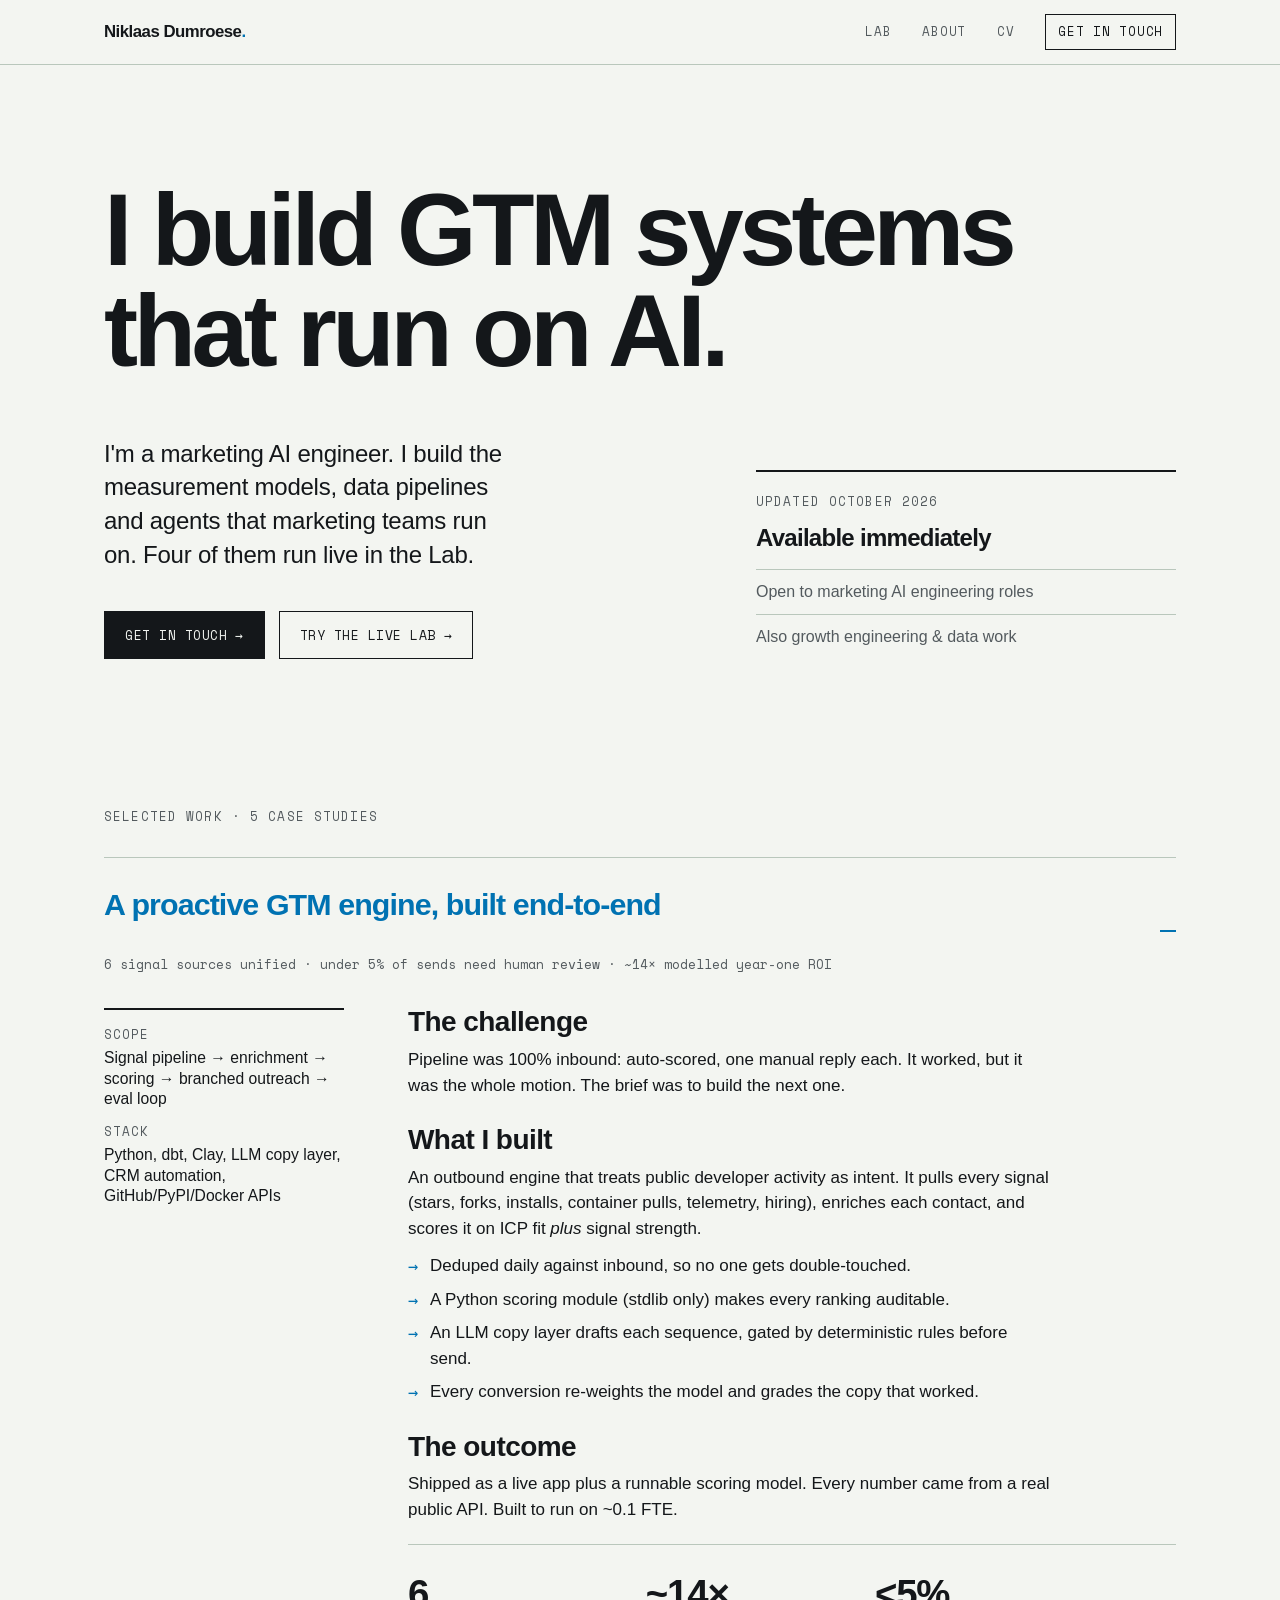
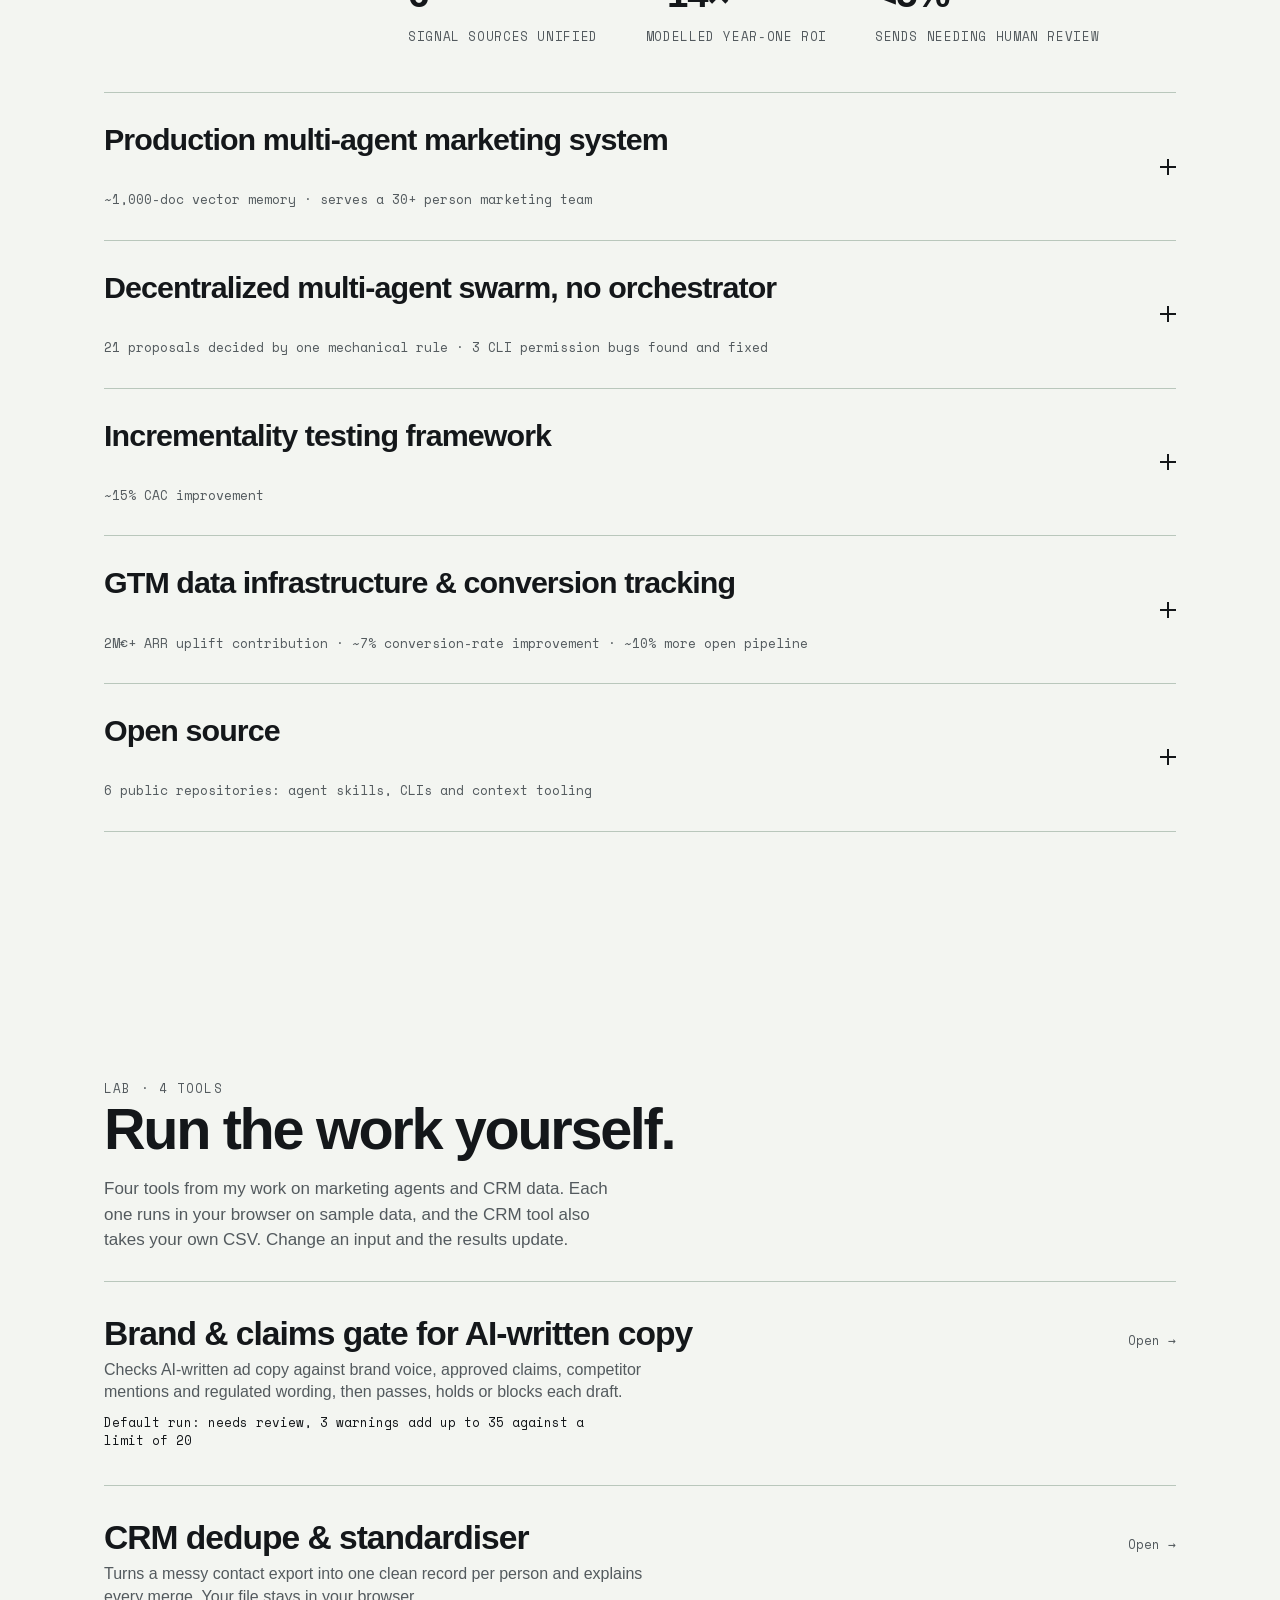
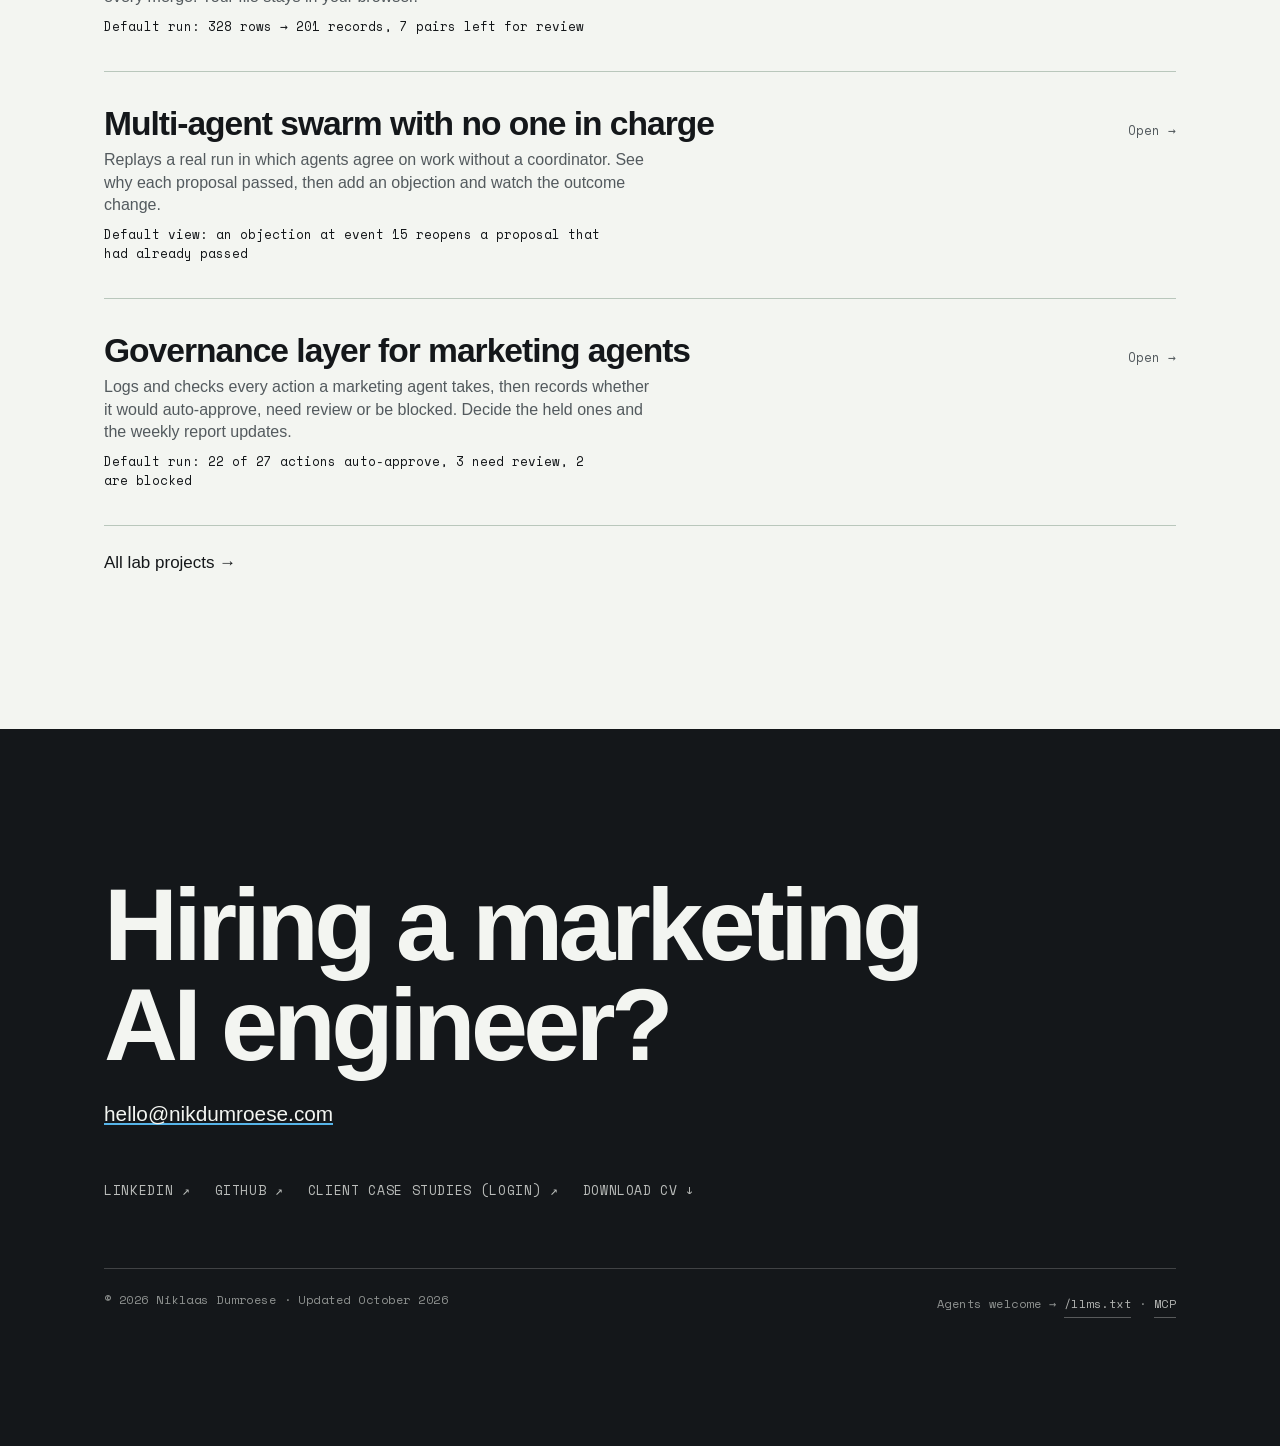
==== commit d98fca10: "Lab: list only the four tools tied to my own projects Unlink MMM, geo-lift and lead scorer from home" ====
--- a/index.html
+++ b/index.html
@@ -103,7 +103,7 @@
 
     <div class="hero__row">
       <div>
-        <p class="lead">I'm a marketing AI engineer. I build the measurement models, data pipelines and agents that marketing teams run on. Seven of them run live in the Lab.</p>
+        <p class="lead">I'm a marketing AI engineer. I build the measurement models, data pipelines and agents that marketing teams run on. Four of them run live in the Lab.</p>
         <div class="hero__cta">
           <a class="btn" href="#contact">Get in touch <span class="arrow">→</span></a>
           <a class="btn btn--ghost" href="lab/">Try the live lab <span class="arrow">→</span></a>
@@ -346,34 +346,10 @@
 
   <!-- LAB — live, in-browser projects -->
   <section class="section wrap" id="lab">
-    <p class="kicker">Lab · 7 tools</p>
+    <p class="kicker">Lab · 4 tools</p>
     <h2 class="big">Run the work yourself.</h2>
-    <p class="lab-intro">Seven tools from my work on AI agents and marketing measurement. Each one runs in your browser on sample data, and three also take your own CSV. Change an input and the results update.</p>
+    <p class="lab-intro">Four tools from my work on marketing agents and CRM data. Each one runs in your browser on sample data, and the CRM tool also takes your own CSV. Change an input and the results update.</p>
     <div class="index lab-list">
-    <a class="row" href="lab/mmm/">
-      <span>
-        <span class="row__title">Media mix model &amp; budget optimizer</span>
-        <span class="row__desc">Fits a media mix model to two years of weekly spend and revenue, then moves budget to the channels where the next euro earns most.</span>
-        <span class="row__result">Default run: shift €12k/wk toward Paid Social, +€6.0k revenue/wk</span>
-      </span>
-      <span class="row__side"><span class="row__go">Open →</span></span>
-      </a>
-    <a class="row" href="lab/geo-lift/">
-      <span>
-        <span class="row__title">Geo-lift incrementality test</span>
-        <span class="row__desc">Tests whether a campaign caused its sales lift by comparing test cities with a control built from the rest. It also sizes the test before you run it.</span>
-        <span class="row__result">Default run: +8.9% lift (90% interval +1.7% to +15.4%), iROAS 1.67×</span>
-      </span>
-      <span class="row__side"><span class="row__go">Open →</span></span>
-      </a>
-    <a class="row" href="lab/lead-scorer/">
-      <span>
-        <span class="row__title">Lead scorer with product-usage signals</span>
-        <span class="row__desc">Ranks accounts on fit and product usage, shows the rule behind every point, and lets real conversions re-weight the model.</span>
-        <span class="row__result">Default run: 10 of 50 accounts clear Tier A; learned weights lift AUC 0.72 → 0.77</span>
-      </span>
-      <span class="row__side"><span class="row__go">Open →</span></span>
-      </a>
     <a class="row" href="lab/claims-check/">
       <span>
         <span class="row__title">Brand &amp; claims gate for AI-written copy</span>
